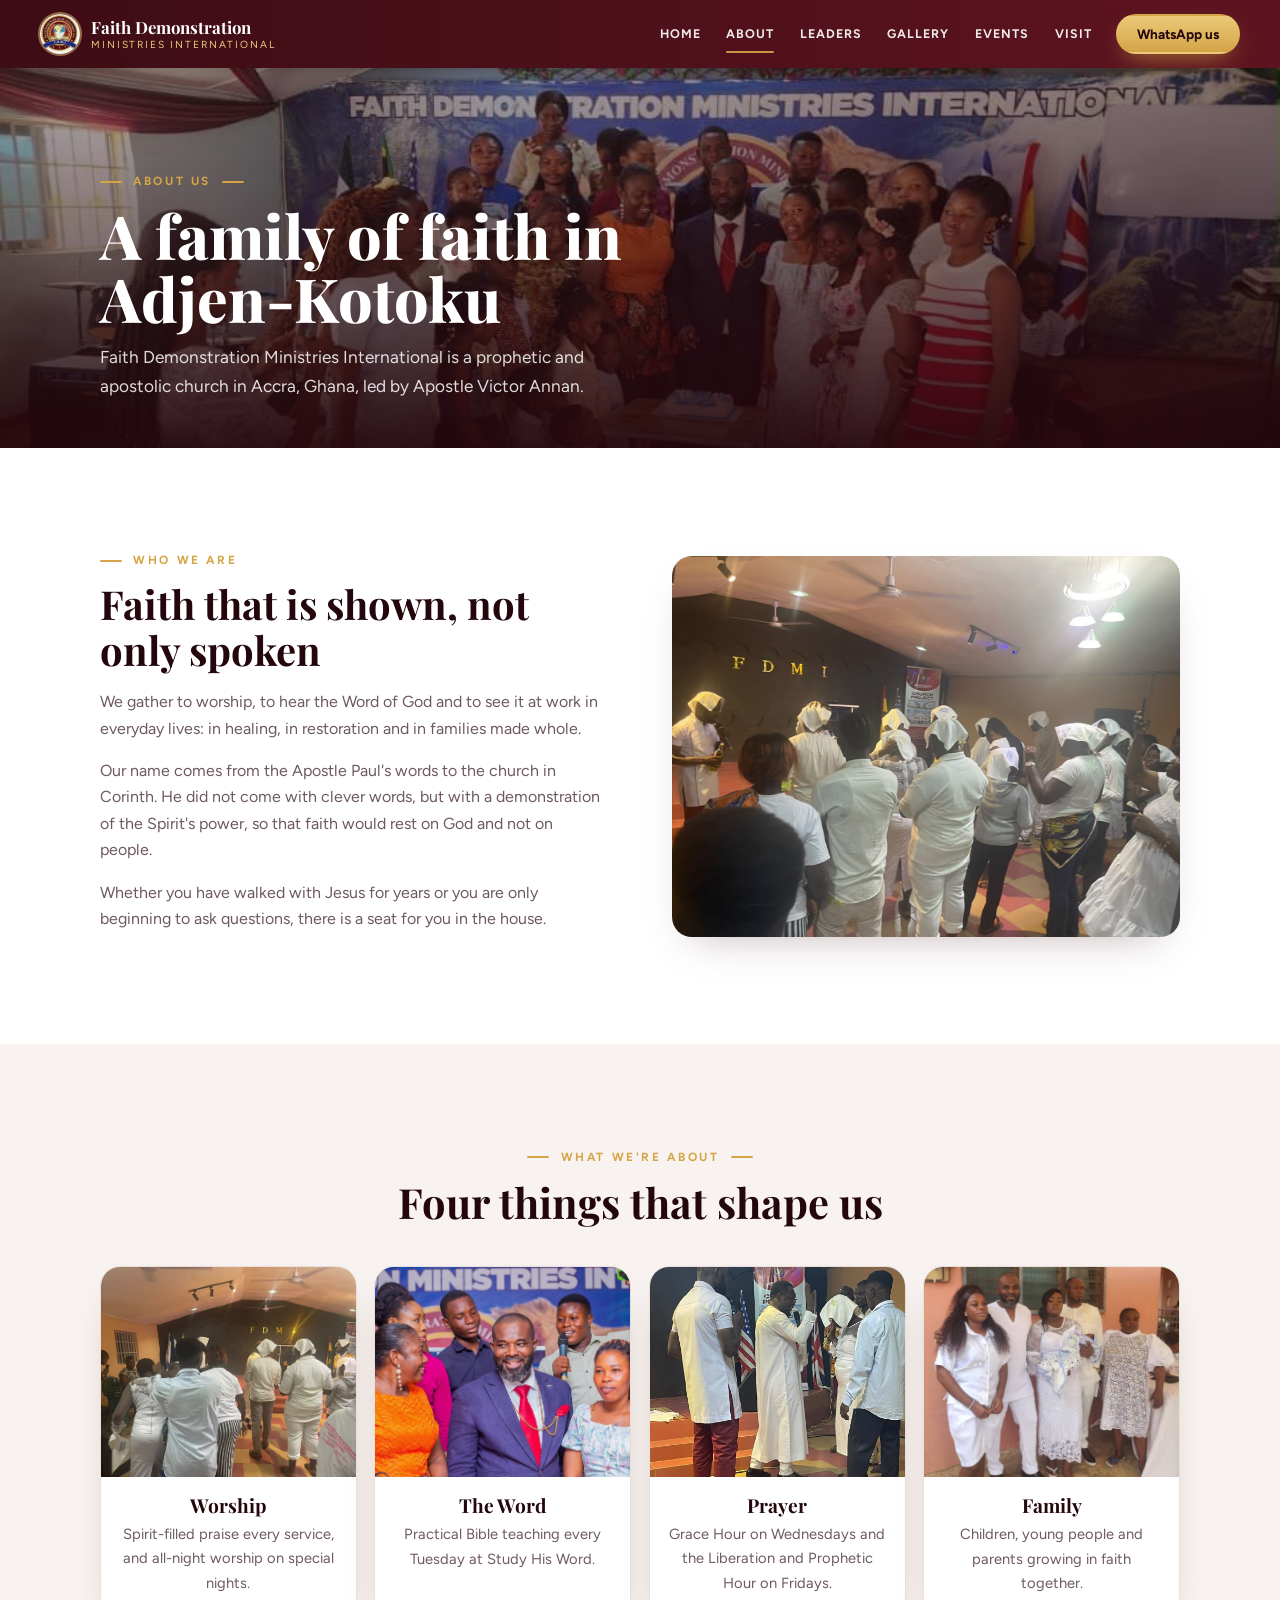
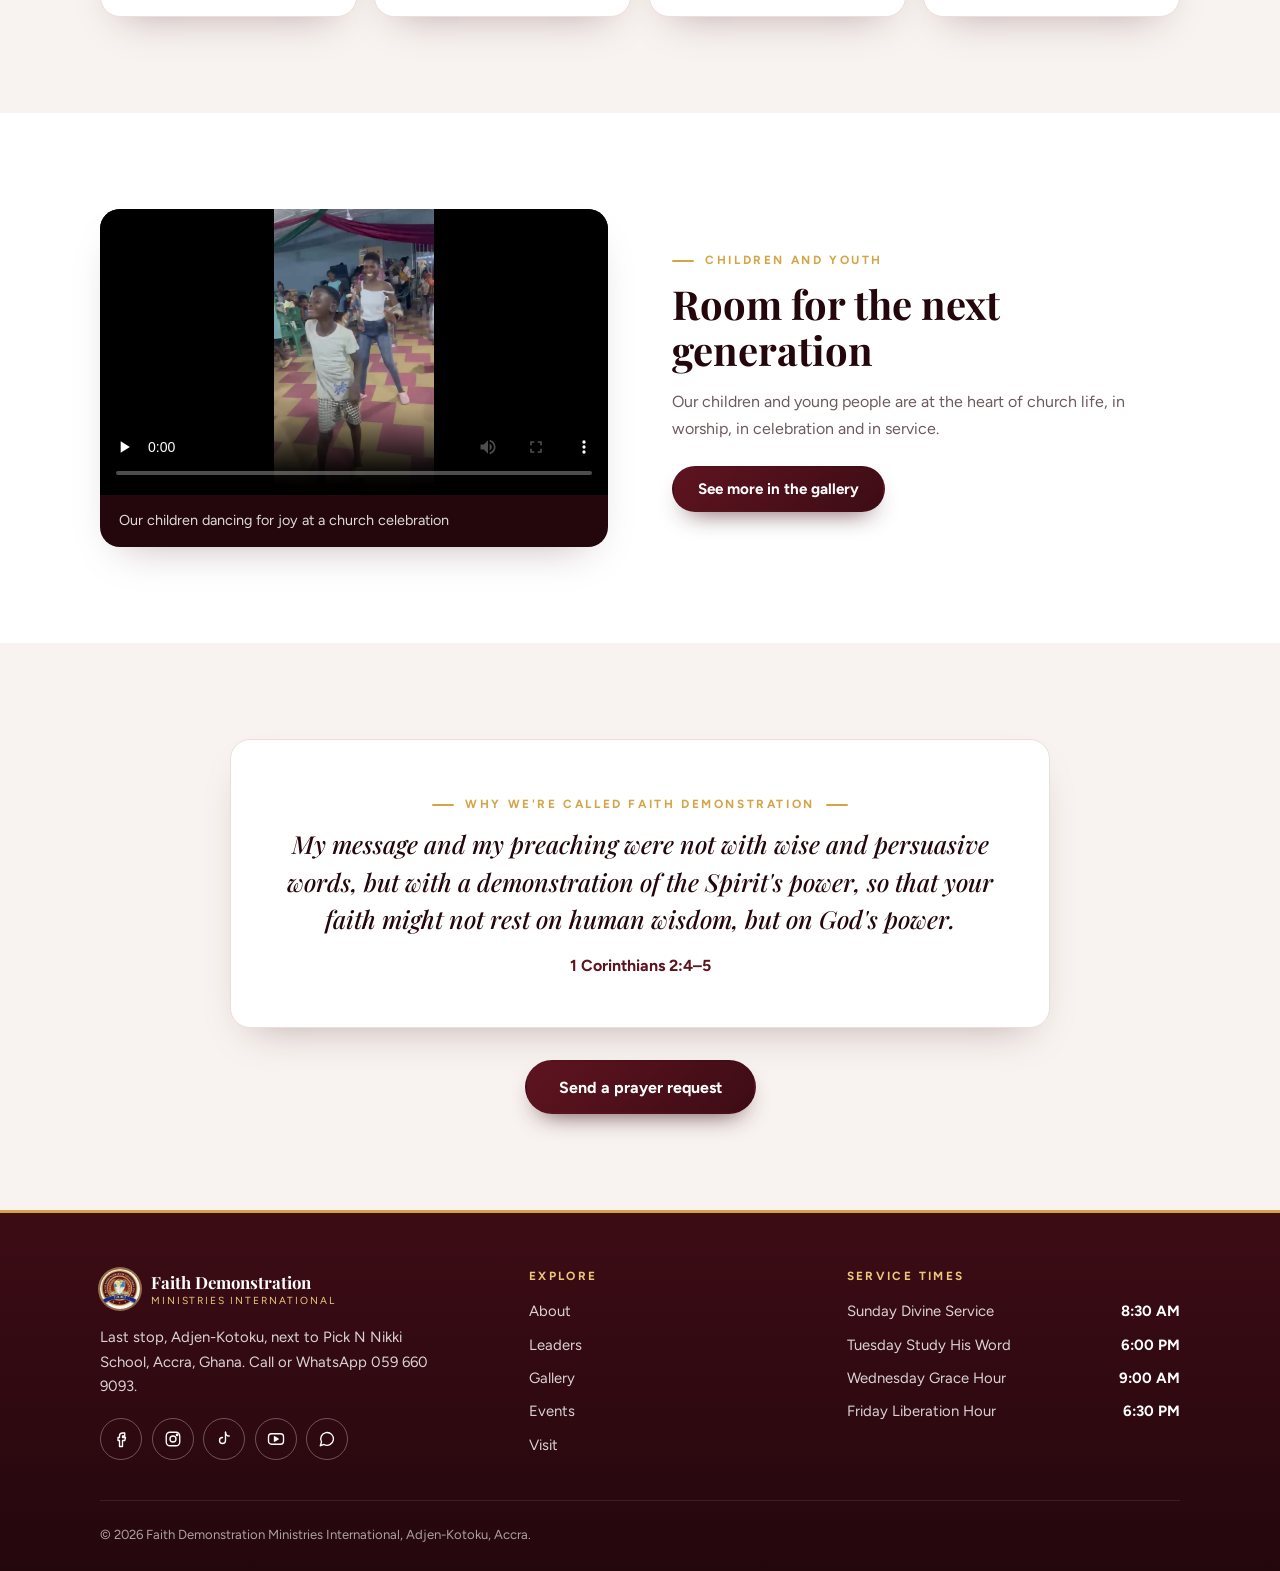
==== about.html @ 76038a44 "Turn the church site into six pages with real church photos Home keeps a short section for each topi" ====
<!DOCTYPE html>
<html lang="en-GH">
<head>
  <meta charset="utf-8">
  <meta name="viewport" content="width=device-width, initial-scale=1, viewport-fit=cover">
  <title>About us | Faith Demonstration Ministries International</title>
  <meta name="description" content="Faith Demonstration Ministries International is a prophetic and apostolic church in Adjen-Kotoku, Accra, led by Apostle Victor Annan.">
  <meta name="theme-color" content="#5e1420">
  <link rel="canonical" href="https://fdmi-church.vercel.app/about.html">
  <meta property="og:type" content="website">
  <meta property="og:site_name" content="Faith Demonstration Ministries International">
  <meta property="og:locale" content="en_GH">
  <meta property="og:url" content="https://fdmi-church.vercel.app/about.html">
  <meta property="og:title" content="About us | Faith Demonstration Ministries International">
  <meta property="og:description" content="Faith Demonstration Ministries International is a prophetic and apostolic church in Adjen-Kotoku, Accra, led by Apostle Victor Annan.">
  <meta property="og:image" content="https://fdmi-church.vercel.app/assets/og-card.jpg">
  <meta property="og:image:width" content="1200">
  <meta property="og:image:height" content="630">
  <meta property="og:image:alt" content="Faith Demonstration Ministries International, Adjen-Kotoku, Accra">
  <meta name="twitter:card" content="summary_large_image">
  <meta name="twitter:title" content="About us | Faith Demonstration Ministries International">
  <meta name="twitter:description" content="Faith Demonstration Ministries International is a prophetic and apostolic church in Adjen-Kotoku, Accra, led by Apostle Victor Annan.">
  <meta name="twitter:image" content="https://fdmi-church.vercel.app/assets/og-card.jpg">
  <link rel="icon" href="assets/fdmi-crest.jpg">
  <link rel="apple-touch-icon" href="assets/fdmi-crest.jpg">
  <link rel="preconnect" href="https://fonts.googleapis.com">
  <link rel="preconnect" href="https://fonts.gstatic.com" crossorigin>
  <link href="https://fonts.googleapis.com/css2?family=Playfair+Display:ital,wght@0,600;0,700;0,800;1,500&family=Figtree:wght@400;500;600;700&display=swap" rel="stylesheet">
  <link rel="stylesheet" href="styles.css">
</head>
<body>
  <a class="skip" href="#main">Skip to content</a>
  <header class="bar" id="top">
    <div class="bar-inner">
      <a class="brand" href="index.html">
        <img src="assets/fdmi-crest.jpg" alt="" width="40" height="40">
        <span class="brand-text"><strong>Faith Demonstration</strong><small>Ministries International</small></span>
      </a>
      <nav class="nav" id="nav" aria-label="Main">
        <a href="index.html">Home</a>
        <a href="about.html" class="active" aria-current="page">About</a>
        <a href="leaders.html">Leaders</a>
        <a href="gallery.html">Gallery</a>
        <a href="events.html">Events</a>
        <a href="visit.html">Visit</a>
      </nav>
      <a class="pill pill-gold bar-cta" href="https://wa.me/233596609093">WhatsApp us</a>
      <button class="menu-btn" aria-expanded="false" aria-controls="nav" aria-label="Open menu"><span></span><span></span><span></span></button>
    </div>
  </header>

  <main id="main">
    <section class="page-hero">
      <img class="page-hero-img" src="assets/photos/church-family.jpg" alt="" style="object-position:50% 30%">
      <div class="page-hero-shade" aria-hidden="true"></div>
      <div class="wrap page-hero-body">
        <p class="eyebrow">About us</p>
        <h1>A family of faith in Adjen-Kotoku</h1>
        <p>Faith Demonstration Ministries International is a prophetic and apostolic church in Accra, Ghana, led by Apostle Victor Annan.</p>
      </div>
    </section>

    <section class="section">
      <div class="wrap split">
        <div class="split-text">
          <p class="eyebrow eyebrow-left">Who we are</p>
          <h2>Faith that is shown, not only spoken</h2>
          <p>We gather to worship, to hear the Word of God and to see it at work in everyday lives: in healing, in restoration and in families made whole.</p>
          <p>Our name comes from the Apostle Paul's words to the church in Corinth. He did not come with clever words, but with a demonstration of the Spirit's power, so that faith would rest on God and not on people.</p>
          <p>Whether you have walked with Jesus for years or you are only beginning to ask questions, there is a seat for you in the house.</p>
        </div>
        <img class="split-img" src="assets/photos/white-service-3.jpg" alt="Members dressed in white at a prayer service" loading="lazy">
      </div>
    </section>

    <section class="section tint">
      <div class="wrap">
        <header class="head">
          <p class="eyebrow">What we're about</p>
          <h2>Four things that shape us</h2>
        </header>
        <div class="photo-cards">
          <article class="photo-card"><img src="assets/photos/white-service-1.jpg" alt="" loading="lazy" style="object-position:50% 40%">
            <div class="photo-card-body"><h3>Worship</h3><p>Spirit-filled praise every service, and all-night worship on special nights.</p></div></article>
          <article class="photo-card"><img src="assets/photos/congregation-joy.jpg" alt="" loading="lazy" style="object-position:50% 30%">
            <div class="photo-card-body"><h3>The Word</h3><p>Practical Bible teaching every Tuesday at Study His Word.</p></div></article>
          <article class="photo-card"><img src="assets/photos/blessing.jpg" alt="" loading="lazy" style="object-position:50% 35%">
            <div class="photo-card-body"><h3>Prayer</h3><p>Grace Hour on Wednesdays and the Liberation and Prophetic Hour on Fridays.</p></div></article>
          <article class="photo-card"><img src="assets/photos/child-dedication.jpg" alt="" loading="lazy" style="object-position:50% 25%">
            <div class="photo-card-body"><h3>Family</h3><p>Children, young people and parents growing in faith together.</p></div></article>
        </div>
      </div>
    </section>

    <section class="section">
      <div class="wrap split split-rev">
        <div class="split-text">
          <p class="eyebrow eyebrow-left">Children and youth</p>
          <h2>Room for the next generation</h2>
          <p>Our children and young people are at the heart of church life, in worship, in celebration and in service.</p>
          <a class="pill pill-wine" href="gallery.html">See more in the gallery</a>
        </div>
        <figure class="video-card">
            <video controls preload="none" playsinline poster="assets/video/children-celebration.jpg">
              <source src="assets/video/children-celebration.mp4" type="video/mp4">
            </video>
            <figcaption>Our children dancing for joy at a church celebration</figcaption>
          </figure>
      </div>
    </section>

    <section class="section tint">
      <div class="wrap wrap-narrow">
        <figure class="verse">
          <p class="eyebrow">Why we're called Faith Demonstration</p>
          <blockquote>My message and my preaching were not with wise and persuasive words, but with a demonstration of the Spirit's power, so that your faith might not rest on human wisdom, but on God's power.</blockquote>
          <figcaption>1 Corinthians 2:4–5</figcaption>
        </figure>
        <div class="center">
          <a class="pill pill-wine pill-lg" href="https://wa.me/233596609093?text=Hello%2C%20I%20would%20like%20to%20send%20a%20prayer%20request.">Send a prayer request</a>
        </div>
      </div>
    </section>
  </main>

  <footer class="foot">
    <div class="wrap foot-grid">
      <div class="foot-brand">
        <a class="brand" href="index.html">
          <img src="assets/fdmi-crest.jpg" alt="" width="48" height="48">
          <span class="brand-text"><strong>Faith Demonstration</strong><small>Ministries International</small></span>
        </a>
        <p>Last stop, Adjen-Kotoku, next to Pick N Nikki School, Accra, Ghana. Call or WhatsApp 059 660 9093.</p>
        <ul class="socials">
          <li><a href="https://www.facebook.com/search/top?q=FAITH%20Demonstration%20Ministries%20International" aria-label="Facebook"><svg viewBox="0 0 24 24" aria-hidden="true"><path d="M14 8h3V4h-3a4 4 0 0 0-4 4v2H8v4h2v8h4v-8h3l1-4h-4V8z"/></svg></a></li>
          <li><a href="https://www.instagram.com/apostlevictorannan" aria-label="Instagram"><svg viewBox="0 0 24 24" aria-hidden="true"><rect x="3" y="3" width="18" height="18" rx="5"/><circle cx="12" cy="12" r="4"/><circle cx="17.5" cy="6.5" r="1" fill="currentColor"/></svg></a></li>
          <li><a href="https://www.tiktok.com/@apostlevictorannan" aria-label="TikTok"><svg viewBox="0 0 24 24" aria-hidden="true"><path d="M14 3v11a4 4 0 1 1-4-4"/><path d="M14 3c0 3 2 5 5 5"/></svg></a></li>
          <li><a href="https://www.youtube.com/results?search_query=faith+demonstration+ministries+victor+annan" aria-label="YouTube"><svg viewBox="0 0 24 24" aria-hidden="true"><rect x="2" y="5" width="20" height="14" rx="4"/><path d="M10 9l5 3-5 3z" fill="currentColor"/></svg></a></li>
          <li><a href="https://wa.me/233596609093" aria-label="WhatsApp"><svg viewBox="0 0 24 24" aria-hidden="true"><path d="M3 21l1.7-5A8.5 8.5 0 1 1 8 19.3z"/></svg></a></li>
        </ul>
      </div>
      <div>
        <h4>Explore</h4>
        <ul class="foot-links">
          <li><a href="about.html">About</a></li>
          <li><a href="leaders.html">Leaders</a></li>
          <li><a href="gallery.html">Gallery</a></li>
          <li><a href="events.html">Events</a></li>
          <li><a href="visit.html">Visit</a></li>
        </ul>
      </div>
      <div>
        <h4>Service times</h4>
        <ul class="foot-times">
          <li><span>Sunday Divine Service</span><b>8:30 AM</b></li>
          <li><span>Tuesday Study His Word</span><b>6:00 PM</b></li>
          <li><span>Wednesday Grace Hour</span><b>9:00 AM</b></li>
          <li><span>Friday Liberation Hour</span><b>6:30 PM</b></li>
        </ul>
      </div>
    </div>
    <p class="wrap foot-legal">&copy; <span id="year">2026</span> Faith Demonstration Ministries International, Adjen-Kotoku, Accra.</p>
  </footer>

  <nav class="tabbar" aria-label="Quick actions">
    <a href="index.html"><svg viewBox="0 0 24 24" aria-hidden="true"><path d="M3 11l9-7 9 7v9a1 1 0 0 1-1 1h-5v-6H9v6H4a1 1 0 0 1-1-1z"/></svg><span>Home</span></a>
    <a href="visit.html#times"><svg viewBox="0 0 24 24" aria-hidden="true"><circle cx="12" cy="12" r="9"/><path d="M12 7v5l3 2"/></svg><span>Times</span></a>
    <a href="events.html"><svg viewBox="0 0 24 24" aria-hidden="true"><rect x="3" y="5" width="18" height="16" rx="2"/><path d="M3 10h18M8 3v4M16 3v4"/></svg><span>Events</span></a>
    <a href="gallery.html"><svg viewBox="0 0 24 24" aria-hidden="true"><rect x="3" y="4" width="18" height="16" rx="2"/><circle cx="9" cy="10" r="2"/><path d="M21 17l-5-5-9 8"/></svg><span>Gallery</span></a>
    <a href="https://wa.me/233596609093" class="tab-gold"><svg viewBox="0 0 24 24" aria-hidden="true"><path d="M3 21l1.7-5A8.5 8.5 0 1 1 8 19.3z"/></svg><span>WhatsApp</span></a>
  </nav>

  <script src="script.js"></script>
</body>
</html>
---- styles.css ----
/* Faith Demonstration Ministries International
   Wine and gold, from the church's crest and flyers. */
:root {
  --wine: #5e1420;
  --wine-dark: #3d0c15;
  --night: #24070d;
  --gold: #d4a447;
  --gold-light: #ecc978;
  --ink: #2a1418;
  --muted: #6e5a5d;
  --tint: #f8f3f0;
  --card: #ffffff;
  --line: #ecdfdb;
  --shadow: 0 18px 40px -22px rgba(61, 12, 21, 0.35);
  --radius: 20px;
  --serif: "Playfair Display", Georgia, "Times New Roman", serif;
  --sans: "Figtree", system-ui, -apple-system, "Segoe UI", sans-serif;
  --bar-h: 68px;
}

*, *::before, *::after { box-sizing: border-box; }
html { scroll-behavior: smooth; scroll-padding-top: calc(var(--bar-h) + 12px); -webkit-text-size-adjust: 100%; }
body { margin: 0; font: 400 1rem/1.65 var(--sans); color: var(--ink); background: #fff; -webkit-font-smoothing: antialiased; overflow-x: hidden; }
img { max-width: 100%; display: block; }
a { color: inherit; }
h1, h2, h3, h4 { margin: 0; }
p { margin: 0; }
svg { width: 22px; height: 22px; fill: none; stroke: currentColor; stroke-width: 1.8; stroke-linecap: round; stroke-linejoin: round; }
:focus-visible { outline: 3px solid var(--gold); outline-offset: 3px; border-radius: 6px; }

.skip { position: absolute; left: 1rem; top: -4rem; z-index: 200; background: var(--gold); color: var(--night); padding: .6rem 1rem; border-radius: 8px; font-weight: 700; }
.skip:focus { top: 1rem; }

.wrap { width: min(1080px, 100% - 2.5rem); margin-inline: auto; }
.wrap-narrow { width: min(820px, 100% - 2.5rem); }
.center { text-align: center; }

/* Eyebrow with gold rules, as on the reference */
.eyebrow { display: inline-flex; align-items: center; gap: .7rem; color: var(--gold); font: 700 .74rem/1 var(--sans); letter-spacing: .22em; text-transform: uppercase; margin-bottom: .9rem; }
.eyebrow::before, .eyebrow::after { content: ""; width: 22px; height: 2px; background: currentColor; border-radius: 2px; }
.eyebrow-left::after { display: none; }

/* Pills */
.pill { display: inline-flex; align-items: center; justify-content: center; gap: .5rem; min-height: 46px; padding: .7rem 1.5rem; border-radius: 999px; font: 700 .95rem/1.2 var(--sans); text-decoration: none; text-align: center; border: 2px solid transparent; transition: transform .15s ease, background-color .2s, color .2s, box-shadow .2s; }
.pill:active { transform: scale(.97); }
.pill-lg { min-height: 54px; padding-inline: 2rem; font-size: 1rem; }
.pill-block { display: flex; width: 100%; }
.pill-gold { background: linear-gradient(180deg, var(--gold-light), var(--gold)); color: var(--night); box-shadow: 0 10px 24px -10px rgba(212, 164, 71, .8); }
.pill-gold:hover { box-shadow: 0 14px 30px -10px rgba(212, 164, 71, 1); }
.pill-glass { background: rgba(255, 255, 255, .12); color: #fff; border-color: rgba(255, 255, 255, .45); backdrop-filter: blur(6px); }
.pill-glass:hover { background: rgba(255, 255, 255, .22); }
.pill-wine { background: linear-gradient(135deg, var(--wine), var(--wine-dark)); color: #fff; box-shadow: 0 12px 26px -14px rgba(61, 12, 21, .9); }
.pill-wine:hover { background: var(--wine-dark); }
.pill-line { border-color: var(--wine); color: var(--wine); background: #fff; }
.pill-line:hover { background: var(--wine); color: #fff; }

/* Top bar */
.bar { position: sticky; top: 0; z-index: 100; background: linear-gradient(90deg, var(--wine-dark), var(--wine)); color: #fff; box-shadow: 0 6px 20px -12px rgba(0, 0, 0, .6); }
.bar-inner { width: min(1200px, 100% - 2rem); margin-inline: auto; height: var(--bar-h); display: flex; align-items: center; gap: 1.5rem; }
.brand { display: flex; align-items: center; gap: .7rem; text-decoration: none; color: #fff; }
.brand img { width: 40px; height: 40px; border-radius: 50%; box-shadow: 0 0 0 2px rgba(236, 201, 120, .5); }
.brand-text { display: flex; flex-direction: column; line-height: 1.1; }
.brand-text strong { font: 700 1.05rem/1.1 var(--serif); }
.brand-text small { font-size: .64rem; letter-spacing: .18em; text-transform: uppercase; color: var(--gold-light); margin-top: 3px; }
.nav { display: flex; gap: 1.6rem; margin-left: auto; }
.nav a { position: relative; text-decoration: none; font-size: .78rem; font-weight: 700; letter-spacing: .08em; text-transform: uppercase; opacity: .9; padding-block: .4rem; }
.nav a::after { content: ""; position: absolute; left: 0; right: 0; bottom: -2px; height: 2px; background: var(--gold); border-radius: 2px; transform: scaleX(0); transition: transform .2s; }
.nav a:hover { opacity: 1; }
.nav a:hover::after, .nav a.active::after { transform: scaleX(1); }
.bar-cta { min-height: 40px; padding: .5rem 1.2rem; font-size: .85rem; }
.menu-btn { display: none; }

/* Hero */
.hero { position: relative; min-height: min(88vh, 760px); display: flex; align-items: center; color: #fff; overflow: hidden; background: var(--night); }
.hero-img { position: absolute; inset: 0; width: 100%; height: 100%; object-fit: cover; object-position: 40% 35%; animation: settle 6s ease-out both; }
@keyframes settle { from { transform: scale(1.08); } to { transform: scale(1); } }
.hero-shade { position: absolute; inset: 0; background:
  linear-gradient(90deg, rgba(36, 7, 13, .94) 0%, rgba(36, 7, 13, .78) 42%, rgba(36, 7, 13, .2) 100%),
  linear-gradient(0deg, rgba(36, 7, 13, .7), transparent 45%); }
.hero-body { position: relative; padding-block: 5rem; }
.hero h1 { font: 800 clamp(2.6rem, 6.5vw, 4.9rem)/1.02 var(--serif); letter-spacing: -.01em; max-width: 12ch; text-shadow: 0 4px 30px rgba(0, 0, 0, .35); }
.hero h1 span { display: block; color: var(--gold-light); }
.hero-tag { font: italic 500 clamp(1.1rem, 2.2vw, 1.35rem)/1.4 var(--serif); margin: 1.1rem 0 .8rem; color: #fff; }
.hero-copy { max-width: 36rem; color: rgba(255, 255, 255, .85); font-size: 1.05rem; }
.hero-actions { display: flex; flex-wrap: wrap; gap: .8rem; margin-top: 2rem; }

/* Sections */
.section { padding-block: clamp(3.5rem, 8vw, 6rem); }
.tint { background: var(--tint); }
.head { text-align: center; max-width: 40rem; margin: 0 auto 2.5rem; }
.head h2 { font: 700 clamp(1.9rem, 4vw, 2.6rem)/1.15 var(--serif); color: var(--night); margin-bottom: .6rem; }
.head p:not(.eyebrow) { color: var(--muted); }

/* Leaders */
.leaders { display: grid; grid-template-columns: repeat(2, 1fr); gap: 1.5rem; }
.leader { background: var(--card); border-radius: var(--radius); overflow: hidden; box-shadow: var(--shadow); border: 1px solid var(--line); }
.leader img { width: 100%; aspect-ratio: 4 / 3.4; object-fit: cover; object-position: top; }
.leader-body { padding: 1.6rem 1.6rem 1.8rem; }
.leader h3 { font: 700 1.5rem/1.2 var(--serif); color: var(--night); margin-bottom: .6rem; }
.leader p:not(.eyebrow) { color: var(--muted); }

/* Service times */
.times { background: var(--card); border-radius: 16px; overflow: hidden; box-shadow: var(--shadow); border: 1px solid var(--line); }
.times-row { display: grid; grid-template-columns: 1fr 1.6fr 1.2fr; gap: 1rem; padding: 1.05rem 1.4rem; border-top: 1px solid var(--line); align-items: center; }
.times-headrow { border-top: 0; background: #f3ebe7; font-size: .72rem; font-weight: 700; letter-spacing: .14em; text-transform: uppercase; color: var(--wine); padding-block: .8rem; }
.t-day { font-weight: 700; }
.t-time { font-weight: 700; color: var(--wine); }
.times-row.is-today { background: #fbf2de; }
.times-row.is-today .t-day::after { content: "Today"; margin-left: .5rem; font-size: .66rem; letter-spacing: .08em; text-transform: uppercase; background: var(--gold); color: var(--night); padding: .2rem .5rem; border-radius: 999px; vertical-align: 2px; }
.today-note { text-align: center; color: var(--muted); font-size: .9rem; margin-top: 1rem; }
#times .pill-block { margin-top: 1.5rem; }

/* Event */
.event { display: grid; grid-template-columns: minmax(0, .9fr) minmax(0, 1.1fr); background: var(--card); border-radius: 24px; overflow: hidden; box-shadow: 0 30px 60px -30px rgba(61, 12, 21, .55); border: 1px solid var(--line); }
.event-flyer { display: block; background: var(--night); }
.event-flyer img { width: 100%; height: 100%; object-fit: cover; }
.event-body { padding: clamp(1.6rem, 4vw, 3rem); display: flex; flex-direction: column; justify-content: center; }
.event-body h2 { font: 800 clamp(2.4rem, 5vw, 3.4rem)/1 var(--serif); color: var(--wine); }
.event-sub { font: italic 500 1.25rem var(--serif); color: var(--muted); margin: .4rem 0 1.4rem; }
.event-facts { list-style: none; padding: 0; margin: 0 0 1.6rem; display: grid; gap: .7rem; }
.event-facts li { padding-left: 1.2rem; position: relative; color: var(--ink); }
.event-facts li::before { content: ""; position: absolute; left: 0; top: .62em; width: 7px; height: 7px; border-radius: 50%; background: var(--gold); }
.countdown { display: grid; grid-template-columns: repeat(4, 1fr); gap: .6rem; margin-bottom: 1.6rem; }
.countdown div { background: linear-gradient(160deg, var(--wine), var(--night)); color: #fff; border-radius: 14px; padding: .8rem .3rem; text-align: center; }
.countdown b { display: block; font: 700 clamp(1.5rem, 4vw, 2rem)/1 var(--serif); color: var(--gold-light); font-variant-numeric: tabular-nums; }
.countdown span { font-size: .7rem; letter-spacing: .12em; text-transform: uppercase; opacity: .8; }
.countdown-msg { font: italic 600 1.15rem var(--serif); color: var(--wine); margin-bottom: 1.4rem; }
.event-actions { display: flex; flex-wrap: wrap; gap: .7rem; }

/* Find us */
.find { background: var(--card); border-radius: var(--radius); overflow: hidden; box-shadow: var(--shadow); border: 1px solid var(--line); }
.find-map { height: 340px; background: #eadcd7; }
.find-map iframe { width: 100%; height: 100%; border: 0; display: block; }
.find-body { padding: 1.6rem; }
.find-body h3 { font: 700 1.5rem var(--serif); color: var(--night); margin-bottom: 1rem; }
.find-body dl { margin: 0 0 1.4rem; display: grid; gap: .55rem; }
.find-body dl div { display: grid; grid-template-columns: 6rem 1fr; gap: .8rem; }
.find-body dt { font-weight: 700; }
.find-body dd { margin: 0; color: var(--muted); }
.find-body dd a { color: var(--wine); font-weight: 600; }

/* Verse */
.verse { margin: 0 0 2rem; background: var(--card); border-radius: var(--radius); padding: clamp(1.8rem, 5vw, 3rem); text-align: center; box-shadow: var(--shadow); border: 1px solid var(--line); }
.verse blockquote { margin: 0 0 1rem; font: italic 500 clamp(1.2rem, 2.6vw, 1.55rem)/1.5 var(--serif); color: var(--night); }
.verse figcaption { color: var(--wine); font-weight: 700; }

/* Footer */
.foot { background: linear-gradient(180deg, var(--wine-dark), var(--night)); color: rgba(255, 255, 255, .82); border-top: 3px solid var(--gold); padding-top: 3.5rem; }
.foot-grid { display: grid; grid-template-columns: 1.4fr 1fr 1.2fr; gap: 2.5rem; }
.foot h4 { color: var(--gold-light); font: 700 .74rem var(--sans); letter-spacing: .2em; text-transform: uppercase; margin-bottom: 1rem; }
.foot-brand p { margin: 1rem 0 1.2rem; font-size: .93rem; max-width: 22rem; }
.socials { list-style: none; padding: 0; margin: 0; display: flex; gap: .6rem; }
.socials a { display: grid; place-items: center; width: 42px; height: 42px; border-radius: 50%; border: 1px solid rgba(255, 255, 255, .3); color: #fff; transition: background .2s, color .2s; }
.socials a:hover { background: var(--gold); color: var(--night); border-color: var(--gold); }
.socials svg { width: 18px; height: 18px; }
.foot-links, .foot-times { list-style: none; padding: 0; margin: 0; display: grid; gap: .55rem; font-size: .93rem; }
.foot-links a { text-decoration: none; }
.foot-links a:hover { color: var(--gold-light); }
.foot-times li { display: flex; justify-content: space-between; gap: 1rem; }
.foot-times b { color: #fff; white-space: nowrap; }
.foot-legal { border-top: 1px solid rgba(255, 255, 255, .12); margin-top: 2.5rem; padding-block: 1.4rem 1.6rem; font-size: .82rem; opacity: .75; }

/* Phone tab bar */
.tabbar { display: none; }

/* ---------- Responsive ---------- */
@media (max-width: 1000px) {
  .photo-cards { grid-template-columns: repeat(2, 1fr); }
  .nav { gap: 1.1rem; }
}

@media (max-width: 860px) {
  :root { --bar-h: 62px; }
  .bar-cta { display: none; }
  .menu-btn { display: inline-flex; flex-direction: column; justify-content: center; gap: 5px; margin-left: auto; width: 44px; height: 44px; padding: 10px; background: rgba(255, 255, 255, .1); border: 0; border-radius: 12px; cursor: pointer; }
  .menu-btn span { display: block; height: 2px; background: #fff; border-radius: 2px; transition: transform .2s, opacity .2s; }
  .menu-btn[aria-expanded="true"] span:nth-child(1) { transform: translateY(7px) rotate(45deg); }
  .menu-btn[aria-expanded="true"] span:nth-child(2) { opacity: 0; }
  .menu-btn[aria-expanded="true"] span:nth-child(3) { transform: translateY(-7px) rotate(-45deg); }
  .nav { position: fixed; top: var(--bar-h); left: 0; right: 0; flex-direction: column; gap: 0; padding: .5rem 1.25rem 1.5rem; background: var(--wine-dark); box-shadow: 0 20px 30px -20px rgba(0, 0, 0, .7); transform: translateY(-120%); visibility: hidden; transition: transform .25s ease, visibility .25s; }
  .nav.open { transform: none; visibility: visible; }
  .nav a { font-size: .95rem; padding: 1rem 0; border-bottom: 1px solid rgba(255, 255, 255, .1); }
  .nav a::after { display: none; }

  .leaders { grid-template-columns: 1fr; }
  .event { grid-template-columns: 1fr; }
  .event-flyer img { height: auto; max-height: none; }
  .foot-grid { grid-template-columns: 1fr 1fr; }
  .foot-brand { grid-column: 1 / -1; }

  /* Make room for the tab bar */
  body { padding-bottom: calc(68px + env(safe-area-inset-bottom)); }
  .tabbar { display: grid; grid-template-columns: repeat(5, 1fr); position: fixed; left: 0; right: 0; bottom: 0; z-index: 90; padding: 6px 6px calc(6px + env(safe-area-inset-bottom)); background: rgba(255, 255, 255, .94); backdrop-filter: blur(12px); border-top: 1px solid var(--line); box-shadow: 0 -10px 24px -18px rgba(61, 12, 21, .5); }
  .tabbar a { display: flex; flex-direction: column; align-items: center; gap: 3px; padding: 6px 0; text-decoration: none; color: var(--muted); font-size: .7rem; font-weight: 600; border-radius: 12px; }
  .tabbar a:active { background: var(--tint); }
  .tabbar .tab-gold { color: var(--wine); }
  .tabbar a.current { color: var(--wine); background: var(--tint); }
  .tabbar .tab-gold svg { color: var(--gold); }
}

@media (max-width: 600px) {
  .wrap, .wrap-narrow { width: calc(100% - 2rem); }
  .brand-text strong { font-size: .98rem; }
  .hero { min-height: auto; align-items: flex-end; }
  .hero-img { height: 360px; bottom: auto; object-position: 25% 30%; }
  .hero-shade { background: linear-gradient(0deg, var(--night) 0%, var(--night) calc(100% - 360px), rgba(36, 7, 13, .55) calc(100% - 170px), rgba(36, 7, 13, .1) 100%); }
  .hero-body { padding-block: 17rem 2.5rem; }
  .hero-actions .pill { flex: 1 1 100%; }

  /* Service times become stacked cards */
  .times-headrow { display: none; }
  .times-row { grid-template-columns: 1fr auto; grid-template-areas: "day time" "name name"; gap: .2rem 1rem; padding: 1rem 1.2rem; }
  .t-day { grid-area: day; }
  .t-time { grid-area: time; text-align: right; }
  .t-name { grid-area: name; color: var(--muted); }

  .countdown { gap: .4rem; }
  .event-actions .pill { flex: 1 1 100%; }
  .find-map { height: 240px; }
  .find-body dl div { grid-template-columns: 1fr; gap: 0; }
  .foot-grid { grid-template-columns: 1fr; gap: 2rem; }
}

@media (max-width: 360px) {
  .brand-text small { display: none; }
}


/* ---------- Multi-page additions ---------- */
.more { margin-top: 2.2rem; }

/* Photo cards (home + about) */
.photo-cards { display: grid; grid-template-columns: repeat(4, 1fr); gap: 1.1rem; }
.photo-card { display: block; background: var(--card); border: 1px solid var(--line); border-radius: var(--radius); overflow: hidden; box-shadow: var(--shadow); text-decoration: none; color: inherit; transition: transform .2s ease, box-shadow .2s ease; }
a.photo-card:hover { transform: translateY(-4px); box-shadow: 0 26px 46px -24px rgba(61, 12, 21, .5); }
.photo-card img { width: 100%; aspect-ratio: 4 / 3.3; object-fit: cover; }
.photo-card-body { padding: 1.1rem 1.2rem 1.3rem; text-align: center; }
.photo-card h3 { font: 700 1.2rem/1.2 var(--serif); color: var(--night); margin-bottom: .3rem; }
.photo-card p { color: var(--muted); font-size: .92rem; }

/* Feature card (leader teaser) */
.feature { display: grid; grid-template-columns: minmax(0, .9fr) minmax(0, 1.1fr); background: linear-gradient(150deg, var(--wine-dark), var(--night)); color: #fff; border-radius: 24px; overflow: hidden; box-shadow: 0 30px 60px -30px rgba(61, 12, 21, .7); }
.feature img { width: 100%; height: 100%; min-height: 380px; object-fit: cover; object-position: 50% 20%; }
.feature-body { padding: clamp(1.8rem, 5vw, 3.5rem); display: flex; flex-direction: column; justify-content: center; align-items: flex-start; gap: 1rem; }
.feature-body h2 { font: 800 clamp(2rem, 4.5vw, 3rem)/1.05 var(--serif); color: var(--gold-light); }
.feature-body p:not(.eyebrow) { color: rgba(255, 255, 255, .85); max-width: 32rem; margin-bottom: .5rem; }
.feature .pill-wine { background: linear-gradient(180deg, var(--gold-light), var(--gold)); color: var(--night); }

/* Gallery strip (home) */
.strip { display: grid; grid-template-columns: repeat(3, 1fr); gap: .8rem; }
.strip .g-item img { aspect-ratio: 4 / 3; }

/* Gallery page */
.gallery { columns: 3 300px; column-gap: 1rem; }
.g-item { margin: 0 0 1rem; break-inside: avoid; position: relative; border-radius: 16px; overflow: hidden; box-shadow: var(--shadow); background: var(--tint); }
.g-item a { display: block; }
.g-item img { width: 100%; height: auto; object-fit: cover; transition: transform .4s ease; }
.g-item a:hover img { transform: scale(1.04); }
.g-item figcaption { position: absolute; left: 0; right: 0; bottom: 0; padding: 2rem 1rem .8rem; color: #fff; font-size: .88rem; font-weight: 600; background: linear-gradient(0deg, rgba(36, 7, 13, .85), transparent); pointer-events: none; }

/* Lightbox */
.lightbox { position: fixed; inset: 0; z-index: 300; background: rgba(20, 4, 8, .94); display: grid; place-items: center; padding: 3.5rem 1rem; }
.lightbox[hidden] { display: none; }
.lightbox figure { margin: 0; max-width: min(1100px, 100%); text-align: center; }
.lightbox img { max-width: 100%; max-height: calc(100vh - 9rem); margin: 0 auto; border-radius: 10px; }
.lightbox figcaption { color: #fff; margin-top: .8rem; font-weight: 600; }
.lightbox button { position: absolute; background: rgba(255, 255, 255, .12); color: #fff; border: 0; width: 48px; height: 48px; border-radius: 50%; font-size: 2rem; line-height: 1; cursor: pointer; }
.lightbox button:hover { background: var(--gold); color: var(--night); }
.lb-close { top: 1rem; right: 1rem; }
.lb-prev { left: 1rem; top: 50%; transform: translateY(-50%); }
.lb-next { right: 1rem; top: 50%; transform: translateY(-50%); }

/* Video */
.video-card { margin: 0; border-radius: var(--radius); overflow: hidden; background: var(--night); box-shadow: var(--shadow); }
.video-card video { width: 100%; display: block; aspect-ratio: 16 / 9; background: #000; }
.video-card figcaption { color: rgba(255, 255, 255, .85); padding: .9rem 1.2rem; font-size: .9rem; }

/* Inner-page hero */
.page-hero { position: relative; min-height: 380px; display: flex; align-items: flex-end; color: #fff; overflow: hidden; background: var(--night); }
.page-hero-img { position: absolute; inset: 0; width: 100%; height: 100%; object-fit: cover; }
.page-hero-shade { position: absolute; inset: 0; background: linear-gradient(0deg, rgba(36, 7, 13, .95) 0%, rgba(36, 7, 13, .6) 50%, rgba(36, 7, 13, .35) 100%); }
.page-hero-body { position: relative; padding-block: 4rem 3rem; }
.page-hero h1 { font: 800 clamp(2.2rem, 5.5vw, 3.8rem)/1.05 var(--serif); max-width: 18ch; margin-bottom: .8rem; }
.page-hero-body > p:not(.eyebrow) { max-width: 34rem; color: rgba(255, 255, 255, .85); font-size: 1.08rem; }

/* Split text + image */
.split { display: grid; grid-template-columns: 1fr 1fr; gap: clamp(2rem, 5vw, 4rem); align-items: center; }
.split-rev .split-text { order: 2; }
.split-text h2 { font: 700 clamp(1.8rem, 3.8vw, 2.5rem)/1.15 var(--serif); color: var(--night); margin-bottom: 1rem; }
.split-text p:not(.eyebrow) { color: var(--muted); margin-bottom: 1rem; }
.split-text .pill { margin-top: .5rem; }
.split-img { width: 100%; border-radius: var(--radius); box-shadow: var(--shadow); aspect-ratio: 4 / 3; object-fit: cover; }
.split-img-tall { aspect-ratio: 3 / 4; max-height: 560px; object-fit: cover; object-position: top; }

/* What to expect */
.expect { display: grid; grid-template-columns: repeat(4, 1fr); gap: 1.1rem; }
.expect article { background: var(--card); border: 1px solid var(--line); border-top: 4px solid var(--gold); border-radius: 16px; padding: 1.4rem; box-shadow: var(--shadow); }
.expect h3 { font: 700 1.15rem var(--serif); color: var(--night); margin-bottom: .4rem; }
.expect p { color: var(--muted); font-size: .93rem; }
.find-actions { display: flex; flex-wrap: wrap; gap: .7rem; }

@media (max-width: 1000px) {
  .expect, .photo-cards { grid-template-columns: repeat(2, 1fr); }
}
@media (max-width: 860px) {
  .feature { grid-template-columns: 1fr; }
  .feature img { min-height: 0; aspect-ratio: 4 / 3.4; }
  .split { grid-template-columns: 1fr; }
  .split-rev .split-text { order: 0; }
  .strip { grid-template-columns: repeat(2, 1fr); }
  .page-hero { min-height: 320px; }
}
@media (max-width: 600px) {
  .photo-cards { gap: .7rem; }
  .photo-card-body { padding: .8rem .7rem 1rem; }
  .photo-card h3 { font-size: 1.05rem; }
  .photo-card p { font-size: .82rem; }
  .gallery { columns: 2 150px; column-gap: .6rem; }
  .g-item { margin-bottom: .6rem; border-radius: 12px; }
  .g-item figcaption { font-size: .75rem; padding: 1.5rem .6rem .5rem; }
  .expect { grid-template-columns: 1fr; }
  .leader img { aspect-ratio: 1 / 1; max-height: 340px; }
  .find-actions .pill { flex: 1 1 100%; }
  .lb-prev, .lb-next { top: auto; bottom: 1rem; transform: none; }
}
@media (max-width: 360px) {
  .photo-cards { grid-template-columns: 1fr; }
}

@media (prefers-reduced-motion: reduce) {
  html { scroll-behavior: auto; }
  .hero-img { animation: none; }
  .pill, .nav, .menu-btn span, .photo-card, .g-item img { transition: none; }
}
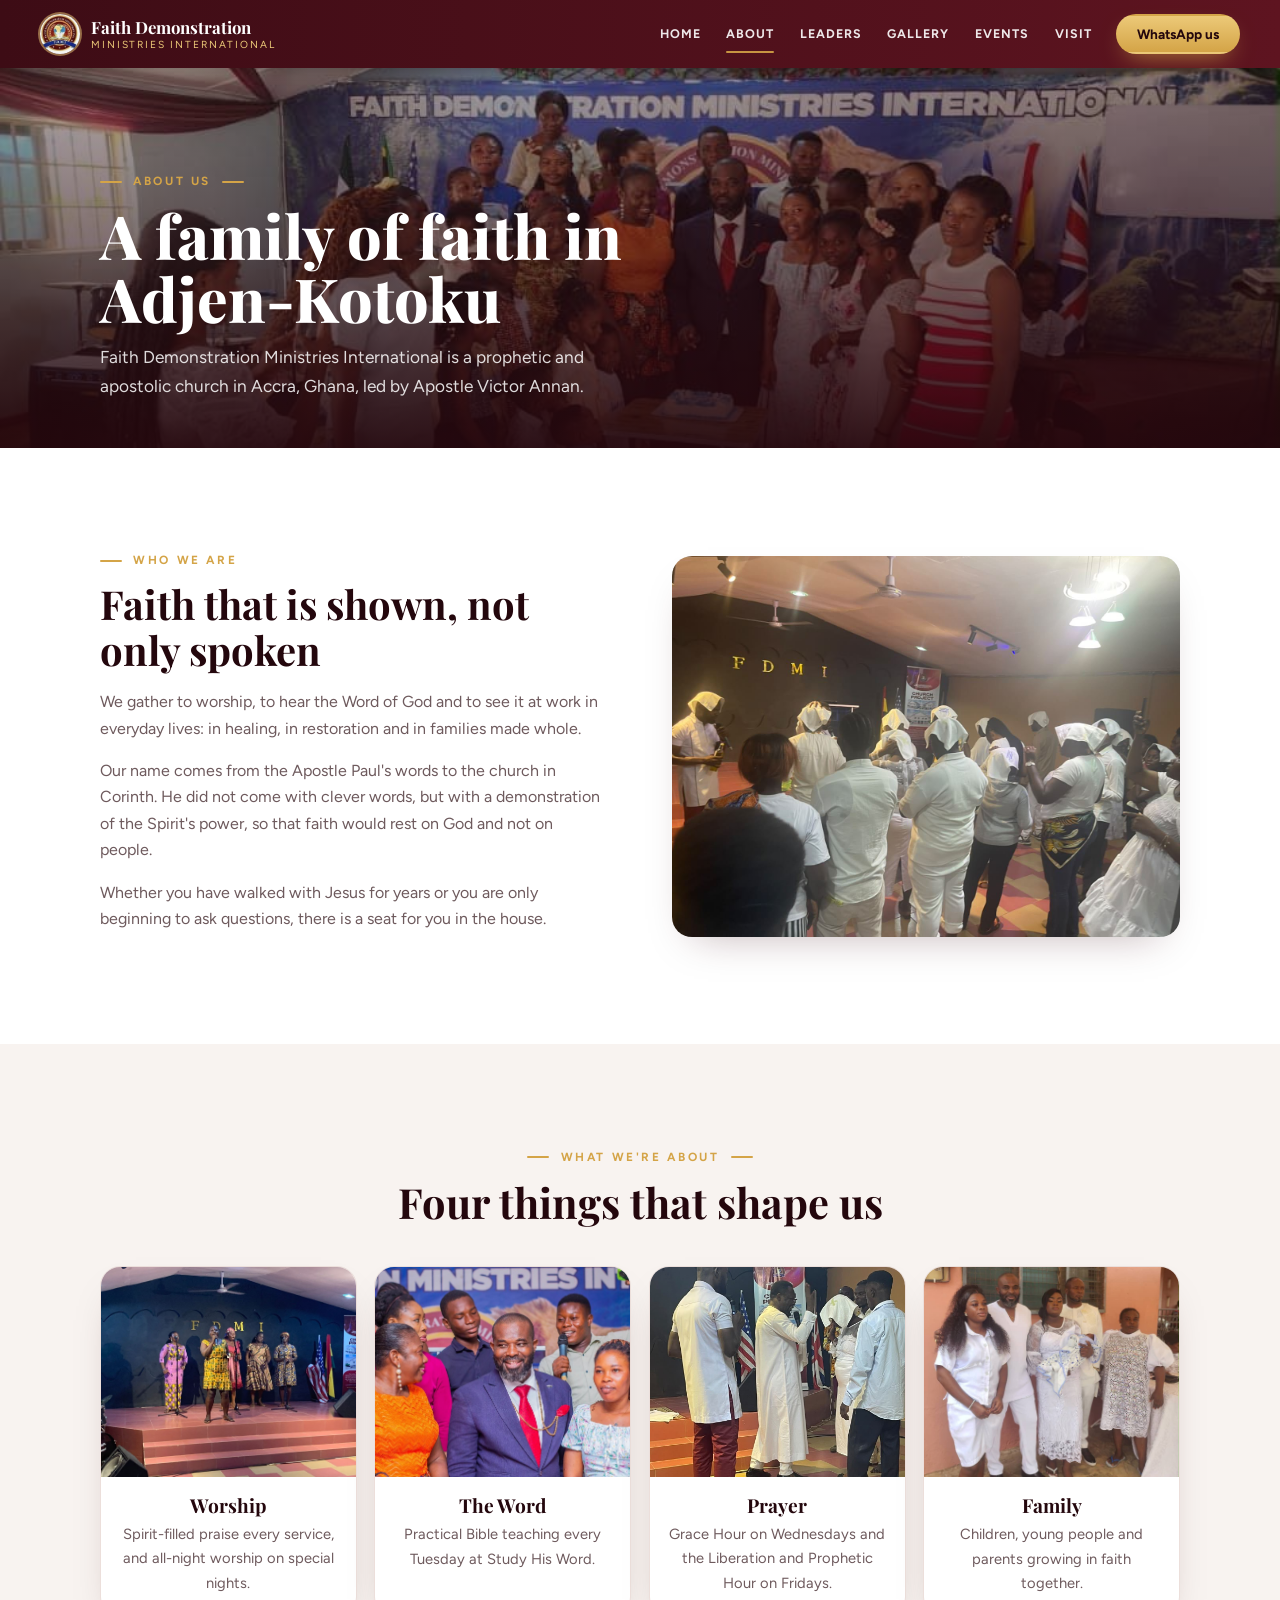
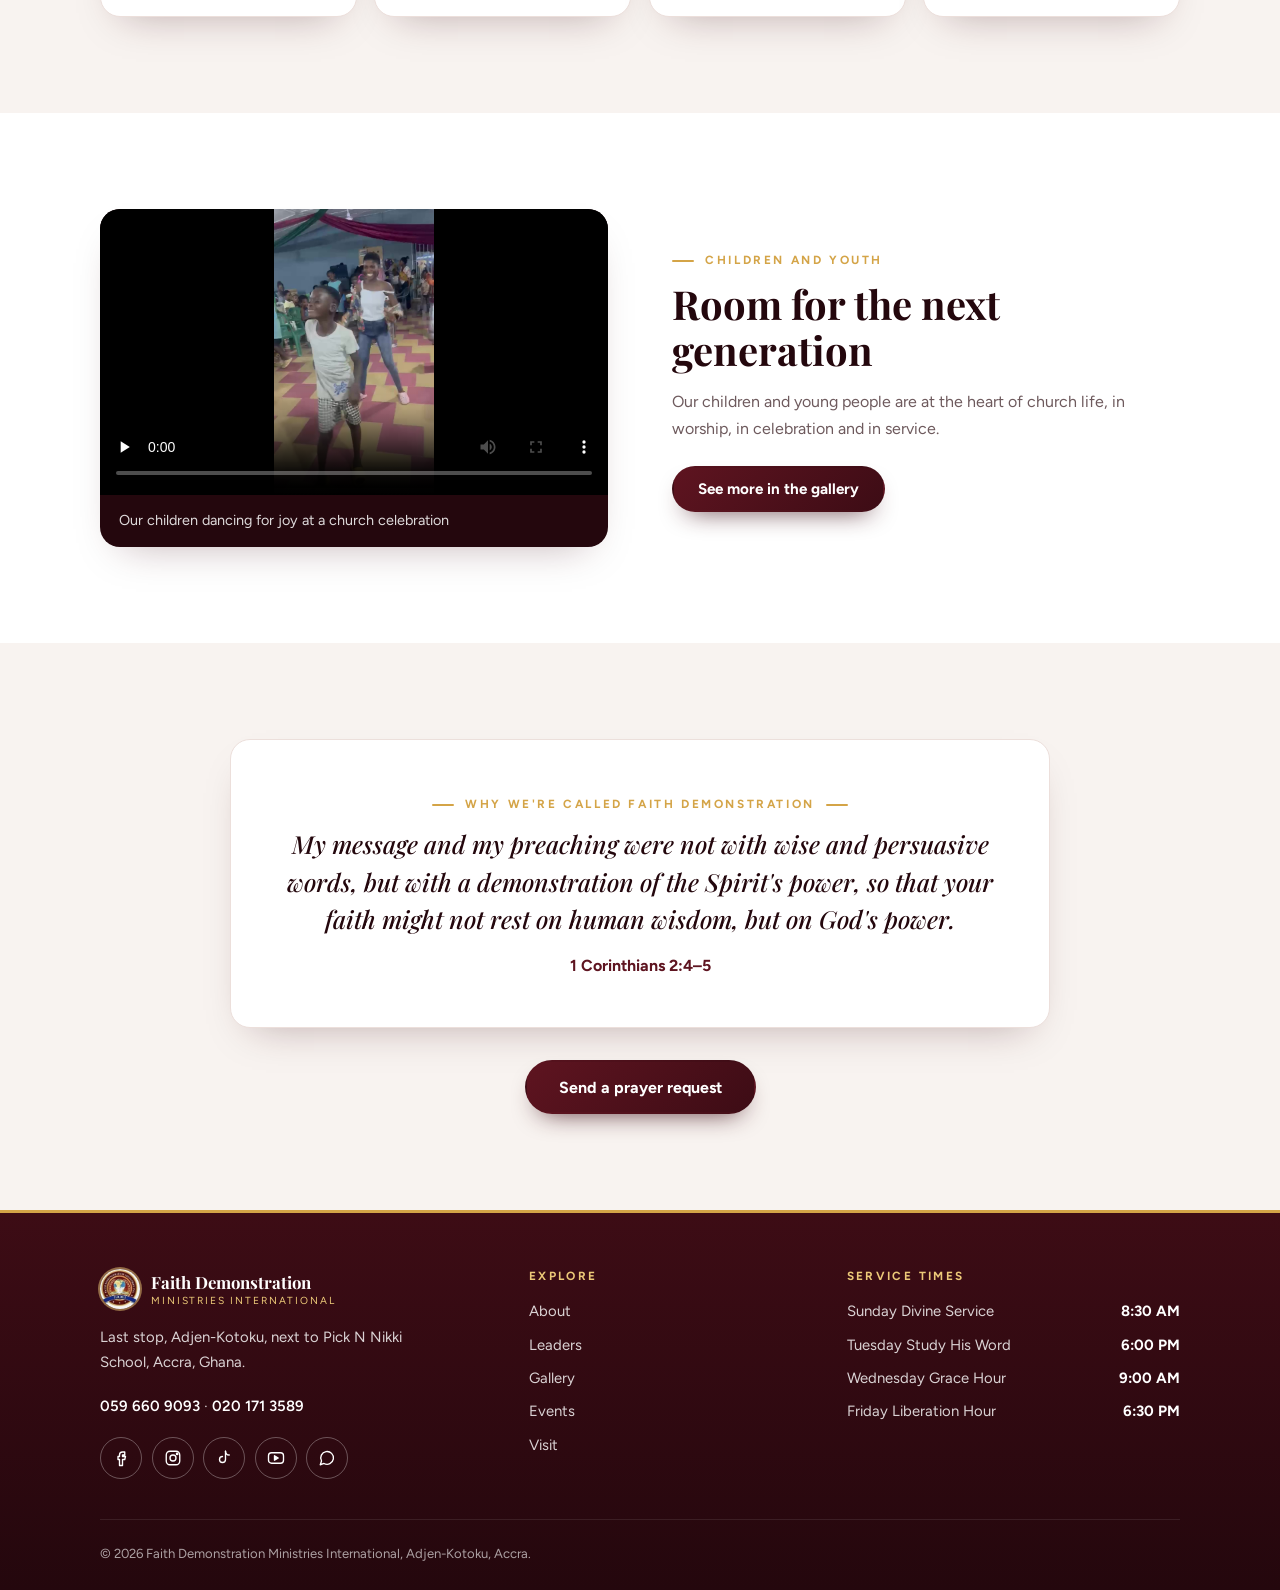
==== commit d2cce01a: "Add Church Elder and Church Secretary, new photos, church phone numbers Leaders page gets a Ministry" ====
--- a/about.html
+++ b/about.html
@@ -80,7 +80,7 @@
           <h2>Four things that shape us</h2>
         </header>
         <div class="photo-cards">
-          <article class="photo-card"><img src="assets/photos/white-service-1.jpg" alt="" loading="lazy" style="object-position:50% 40%">
+          <article class="photo-card"><img src="assets/photos/worship-team.jpg" alt="" loading="lazy" style="object-position:50% 40%">
             <div class="photo-card-body"><h3>Worship</h3><p>Spirit-filled praise every service, and all-night worship on special nights.</p></div></article>
           <article class="photo-card"><img src="assets/photos/congregation-joy.jpg" alt="" loading="lazy" style="object-position:50% 30%">
             <div class="photo-card-body"><h3>The Word</h3><p>Practical Bible teaching every Tuesday at Study His Word.</p></div></article>
@@ -130,7 +130,8 @@
           <img src="assets/fdmi-crest.jpg" alt="" width="48" height="48">
           <span class="brand-text"><strong>Faith Demonstration</strong><small>Ministries International</small></span>
         </a>
-        <p>Last stop, Adjen-Kotoku, next to Pick N Nikki School, Accra, Ghana. Call or WhatsApp 059 660 9093.</p>
+        <p>Last stop, Adjen-Kotoku, next to Pick N Nikki School, Accra, Ghana.</p>
+        <p class="foot-phones"><a href="tel:+233596609093">059 660 9093</a> &middot; <a href="tel:+233201713589">020 171 3589</a></p>
         <ul class="socials">
           <li><a href="https://www.facebook.com/search/top?q=FAITH%20Demonstration%20Ministries%20International" aria-label="Facebook"><svg viewBox="0 0 24 24" aria-hidden="true"><path d="M14 8h3V4h-3a4 4 0 0 0-4 4v2H8v4h2v8h4v-8h3l1-4h-4V8z"/></svg></a></li>
           <li><a href="https://www.instagram.com/apostlevictorannan" aria-label="Instagram"><svg viewBox="0 0 24 24" aria-hidden="true"><rect x="3" y="3" width="18" height="18" rx="5"/><circle cx="12" cy="12" r="4"/><circle cx="17.5" cy="6.5" r="1" fill="currentColor"/></svg></a></li>
--- a/styles.css
+++ b/styles.css
@@ -332,3 +332,13 @@
   .hero-img { animation: none; }
   .pill, .nav, .menu-btn span, .photo-card, .g-item img { transition: none; }
 }
+
+/* Ministry team */
+.team { display: grid; grid-template-columns: repeat(auto-fit, minmax(200px, 240px)); justify-content: center; gap: 1.2rem; }
+.member { background: var(--card); border: 1px solid var(--line); border-radius: var(--radius); overflow: hidden; box-shadow: var(--shadow); text-align: center; padding-bottom: 1.2rem; }
+.member img { width: 100%; height: auto; aspect-ratio: 1; object-fit: cover; margin-bottom: 1rem; }
+.member h3 { font: 700 1.2rem/1.2 var(--serif); color: var(--night); padding-inline: 1rem; }
+.member p { color: var(--gold); font-weight: 700; font-size: .8rem; letter-spacing: .12em; text-transform: uppercase; margin-top: .3rem; }
+.foot-phones { margin-top: -.6rem; }
+.foot-phones a { color: #fff; font-weight: 600; text-decoration: none; }
+@media (max-width: 600px) { .team { grid-template-columns: 1fr 1fr; gap: .7rem; } .member h3 { font-size: 1rem; } }
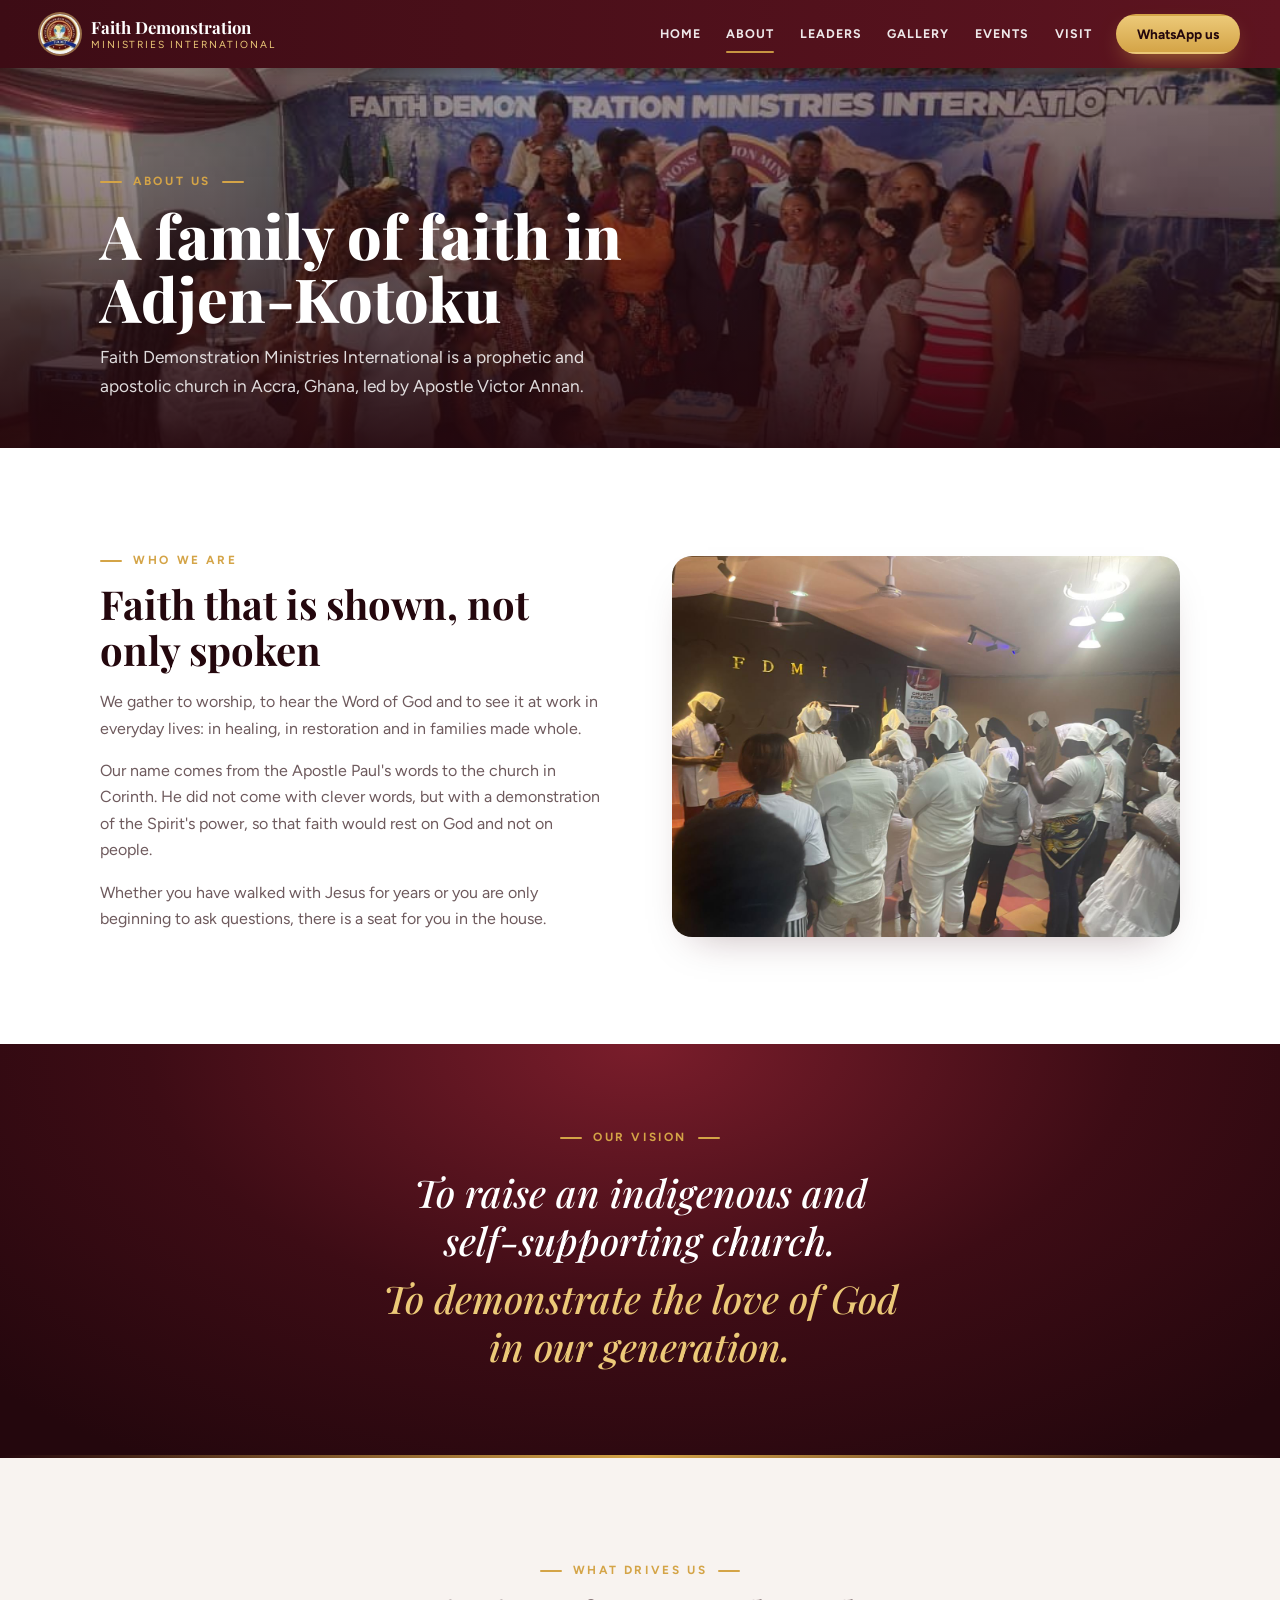
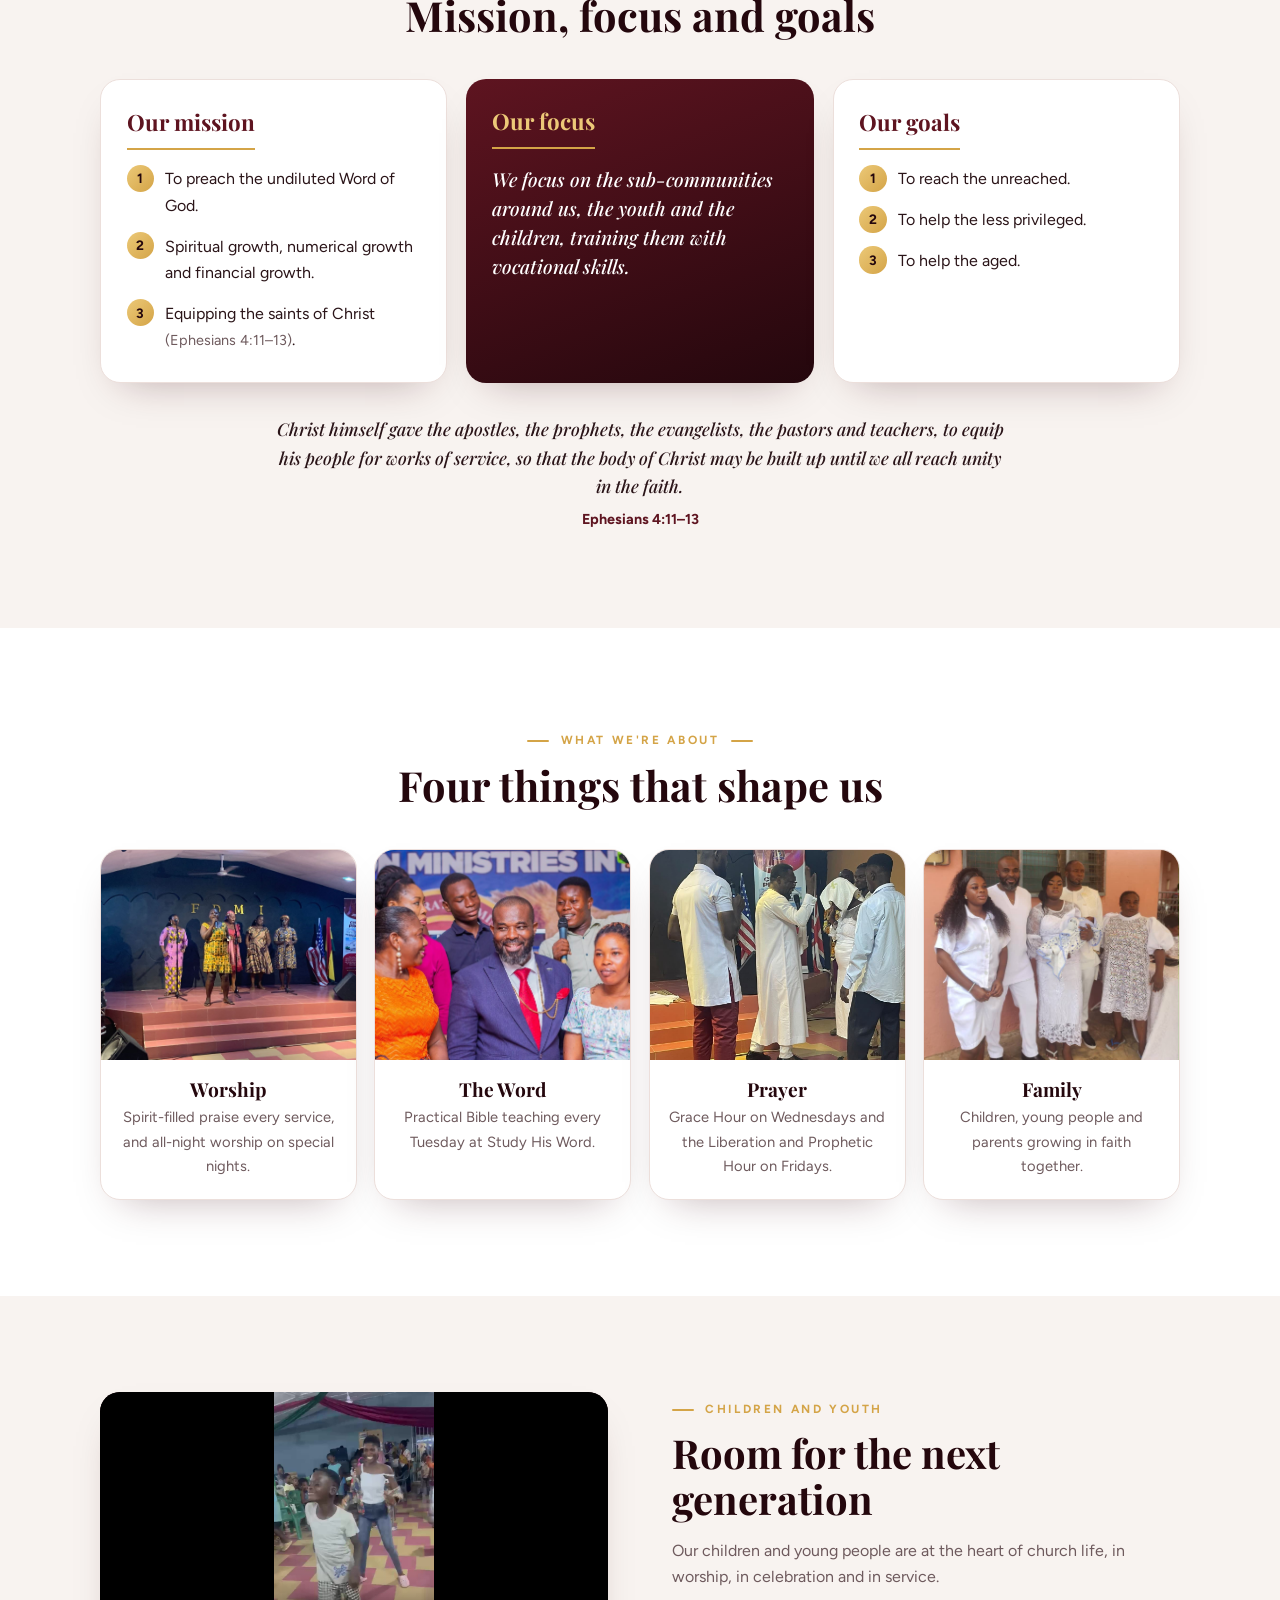
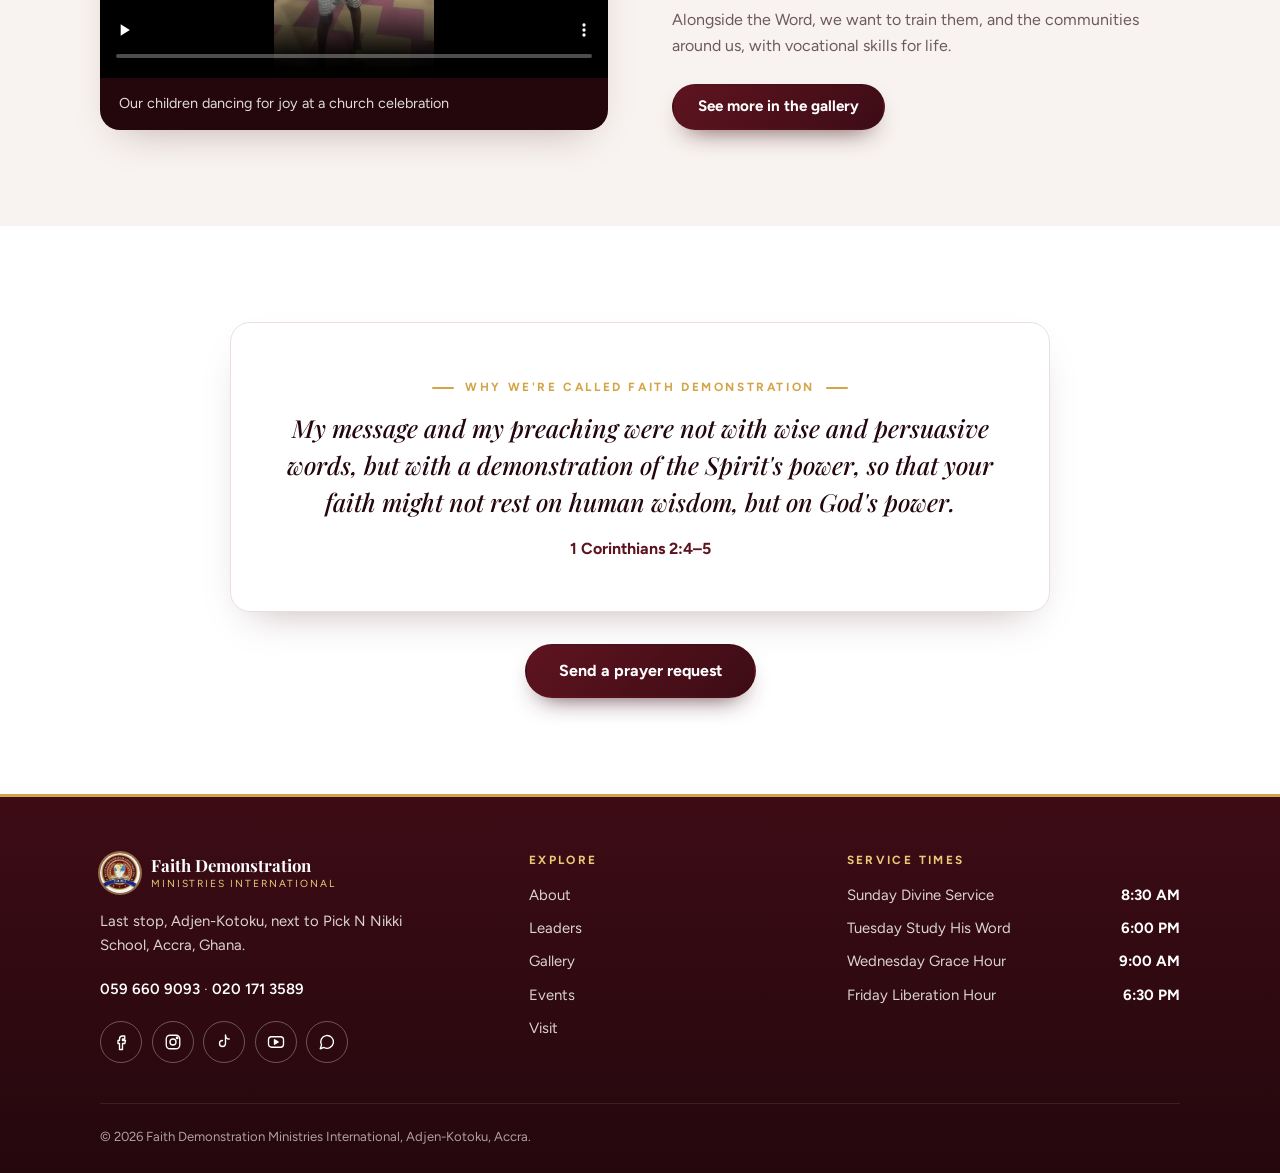
==== commit e7ca85b3: "Add vision, mission, focus and goals About page gets a vision band and a Mission, focus and goals se" ====
--- a/about.html
+++ b/about.html
@@ -4,7 +4,7 @@
   <meta charset="utf-8">
   <meta name="viewport" content="width=device-width, initial-scale=1, viewport-fit=cover">
   <title>About us | Faith Demonstration Ministries International</title>
-  <meta name="description" content="Faith Demonstration Ministries International is a prophetic and apostolic church in Adjen-Kotoku, Accra, led by Apostle Victor Annan.">
+  <meta name="description" content="Our vision: to raise an indigenous and self-supporting church, and to demonstrate the love of God in our generation. Learn about FDMI's mission, focus and goals.">
   <meta name="theme-color" content="#5e1420">
   <link rel="canonical" href="https://fdmi-church.vercel.app/about.html">
   <meta property="og:type" content="website">
@@ -12,14 +12,14 @@
   <meta property="og:locale" content="en_GH">
   <meta property="og:url" content="https://fdmi-church.vercel.app/about.html">
   <meta property="og:title" content="About us | Faith Demonstration Ministries International">
-  <meta property="og:description" content="Faith Demonstration Ministries International is a prophetic and apostolic church in Adjen-Kotoku, Accra, led by Apostle Victor Annan.">
+  <meta property="og:description" content="Our vision: to raise an indigenous and self-supporting church, and to demonstrate the love of God in our generation. Learn about FDMI's mission, focus and goals.">
   <meta property="og:image" content="https://fdmi-church.vercel.app/assets/og-card.jpg">
   <meta property="og:image:width" content="1200">
   <meta property="og:image:height" content="630">
   <meta property="og:image:alt" content="Faith Demonstration Ministries International, Adjen-Kotoku, Accra">
   <meta name="twitter:card" content="summary_large_image">
   <meta name="twitter:title" content="About us | Faith Demonstration Ministries International">
-  <meta name="twitter:description" content="Faith Demonstration Ministries International is a prophetic and apostolic church in Adjen-Kotoku, Accra, led by Apostle Victor Annan.">
+  <meta name="twitter:description" content="Our vision: to raise an indigenous and self-supporting church, and to demonstrate the love of God in our generation. Learn about FDMI's mission, focus and goals.">
   <meta name="twitter:image" content="https://fdmi-church.vercel.app/assets/og-card.jpg">
   <link rel="icon" href="assets/fdmi-crest.jpg">
   <link rel="apple-touch-icon" href="assets/fdmi-crest.jpg">
@@ -73,7 +73,50 @@
       </div>
     </section>
 
-    <section class="section tint">
+    <section class="vision" id="vision">
+      <div class="wrap vision-inner">
+        <p class="eyebrow">Our vision</p>
+        <p class="vision-line">To raise an indigenous and self&#8209;supporting church.</p>
+        <p class="vision-line">To demonstrate the love of God in our generation.</p>
+      </div>
+    </section>
+
+    <section class="section tint" id="mission">
+      <div class="wrap">
+        <header class="head">
+          <p class="eyebrow">What drives us</p>
+          <h2>Mission, focus and goals</h2>
+        </header>
+        <div class="mfg">
+          <article class="mfg-card">
+            <h3>Our mission</h3>
+            <ol>
+              <li>To preach the undiluted Word of God.</li>
+              <li>Spiritual growth, numerical growth and financial growth.</li>
+              <li>Equipping the saints of Christ <span class="ref">(Ephesians 4:11–13)</span>.</li>
+            </ol>
+          </article>
+          <article class="mfg-card mfg-focus">
+            <h3>Our focus</h3>
+            <p>We focus on the sub-communities around us, the youth and the children, training them with vocational skills.</p>
+          </article>
+          <article class="mfg-card">
+            <h3>Our goals</h3>
+            <ol>
+              <li>To reach the unreached.</li>
+              <li>To help the less privileged.</li>
+              <li>To help the aged.</li>
+            </ol>
+          </article>
+        </div>
+        <figure class="mfg-verse">
+          <blockquote>Christ himself gave the apostles, the prophets, the evangelists, the pastors and teachers, to equip his people for works of service, so that the body of Christ may be built up until we all reach unity in the faith.</blockquote>
+          <figcaption>Ephesians 4:11–13</figcaption>
+        </figure>
+      </div>
+    </section>
+
+    <section class="section">
       <div class="wrap">
         <header class="head">
           <p class="eyebrow">What we're about</p>
@@ -92,12 +135,13 @@
       </div>
     </section>
 
-    <section class="section">
+    <section class="section tint">
       <div class="wrap split split-rev">
         <div class="split-text">
           <p class="eyebrow eyebrow-left">Children and youth</p>
           <h2>Room for the next generation</h2>
           <p>Our children and young people are at the heart of church life, in worship, in celebration and in service.</p>
+          <p>Alongside the Word, we want to train them, and the communities around us, with vocational skills for life.</p>
           <a class="pill pill-wine" href="gallery.html">See more in the gallery</a>
         </div>
         <figure class="video-card">
@@ -109,7 +153,7 @@
       </div>
     </section>
 
-    <section class="section tint">
+    <section class="section">
       <div class="wrap wrap-narrow">
         <figure class="verse">
           <p class="eyebrow">Why we're called Faith Demonstration</p>
--- a/styles.css
+++ b/styles.css
@@ -342,3 +342,27 @@
 .foot-phones { margin-top: -.6rem; }
 .foot-phones a { color: #fff; font-weight: 600; text-decoration: none; }
 @media (max-width: 600px) { .team { grid-template-columns: 1fr 1fr; gap: .7rem; } .member h3 { font-size: 1rem; } }
+
+/* Vision band */
+.vision { background: radial-gradient(ellipse 70% 120% at 50% 0%, #7a1d2b 0%, var(--wine-dark) 55%, var(--night) 100%); color: #fff; padding-block: clamp(3.5rem, 8vw, 5.5rem); text-align: center; position: relative; overflow: hidden; }
+.vision::before { content: ""; position: absolute; inset: auto 0 0; height: 3px; background: linear-gradient(90deg, transparent, var(--gold), transparent); }
+.vision-inner { display: flex; flex-direction: column; align-items: center; gap: .6rem; }
+.vision-line { font: italic 500 clamp(1.5rem, 3.6vw, 2.4rem)/1.25 var(--serif); max-width: 24ch; }
+.vision-line + .vision-line { color: var(--gold-light); }
+.vision .pill { margin-top: 1.4rem; }
+
+/* Mission, focus, goals */
+.mfg { display: grid; grid-template-columns: repeat(3, 1fr); gap: 1.2rem; counter-reset: none; }
+.mfg-card { background: var(--card); border: 1px solid var(--line); border-radius: var(--radius); padding: 1.8rem 1.6rem; box-shadow: var(--shadow); }
+.mfg-card h3 { font: 700 1.4rem/1.2 var(--serif); color: var(--wine); margin-bottom: 1rem; padding-bottom: .8rem; border-bottom: 2px solid var(--gold); display: inline-block; }
+.mfg-card ol { list-style: none; counter-reset: item; padding: 0; margin: 0; display: grid; gap: .9rem; }
+.mfg-card li { counter-increment: item; position: relative; padding-left: 2.4rem; }
+.mfg-card li::before { content: counter(item); position: absolute; left: 0; top: -.1rem; width: 1.7rem; height: 1.7rem; border-radius: 50%; display: grid; place-items: center; background: linear-gradient(135deg, var(--gold-light), var(--gold)); color: var(--night); font-weight: 700; font-size: .85rem; }
+.mfg-card .ref { color: var(--muted); font-size: .9rem; white-space: nowrap; }
+.mfg-focus { background: linear-gradient(160deg, var(--wine), var(--night)); color: #fff; border: 0; }
+.mfg-focus h3 { color: var(--gold-light); }
+.mfg-focus p { font: italic 500 1.2rem/1.5 var(--serif); }
+.mfg-verse { margin: 2rem auto 0; max-width: 46rem; text-align: center; }
+.mfg-verse blockquote { margin: 0 0 .5rem; font: italic 500 1.1rem/1.6 var(--serif); color: var(--ink); }
+.mfg-verse figcaption { color: var(--wine); font-weight: 700; font-size: .9rem; }
+@media (max-width: 860px) { .mfg { grid-template-columns: 1fr; } }
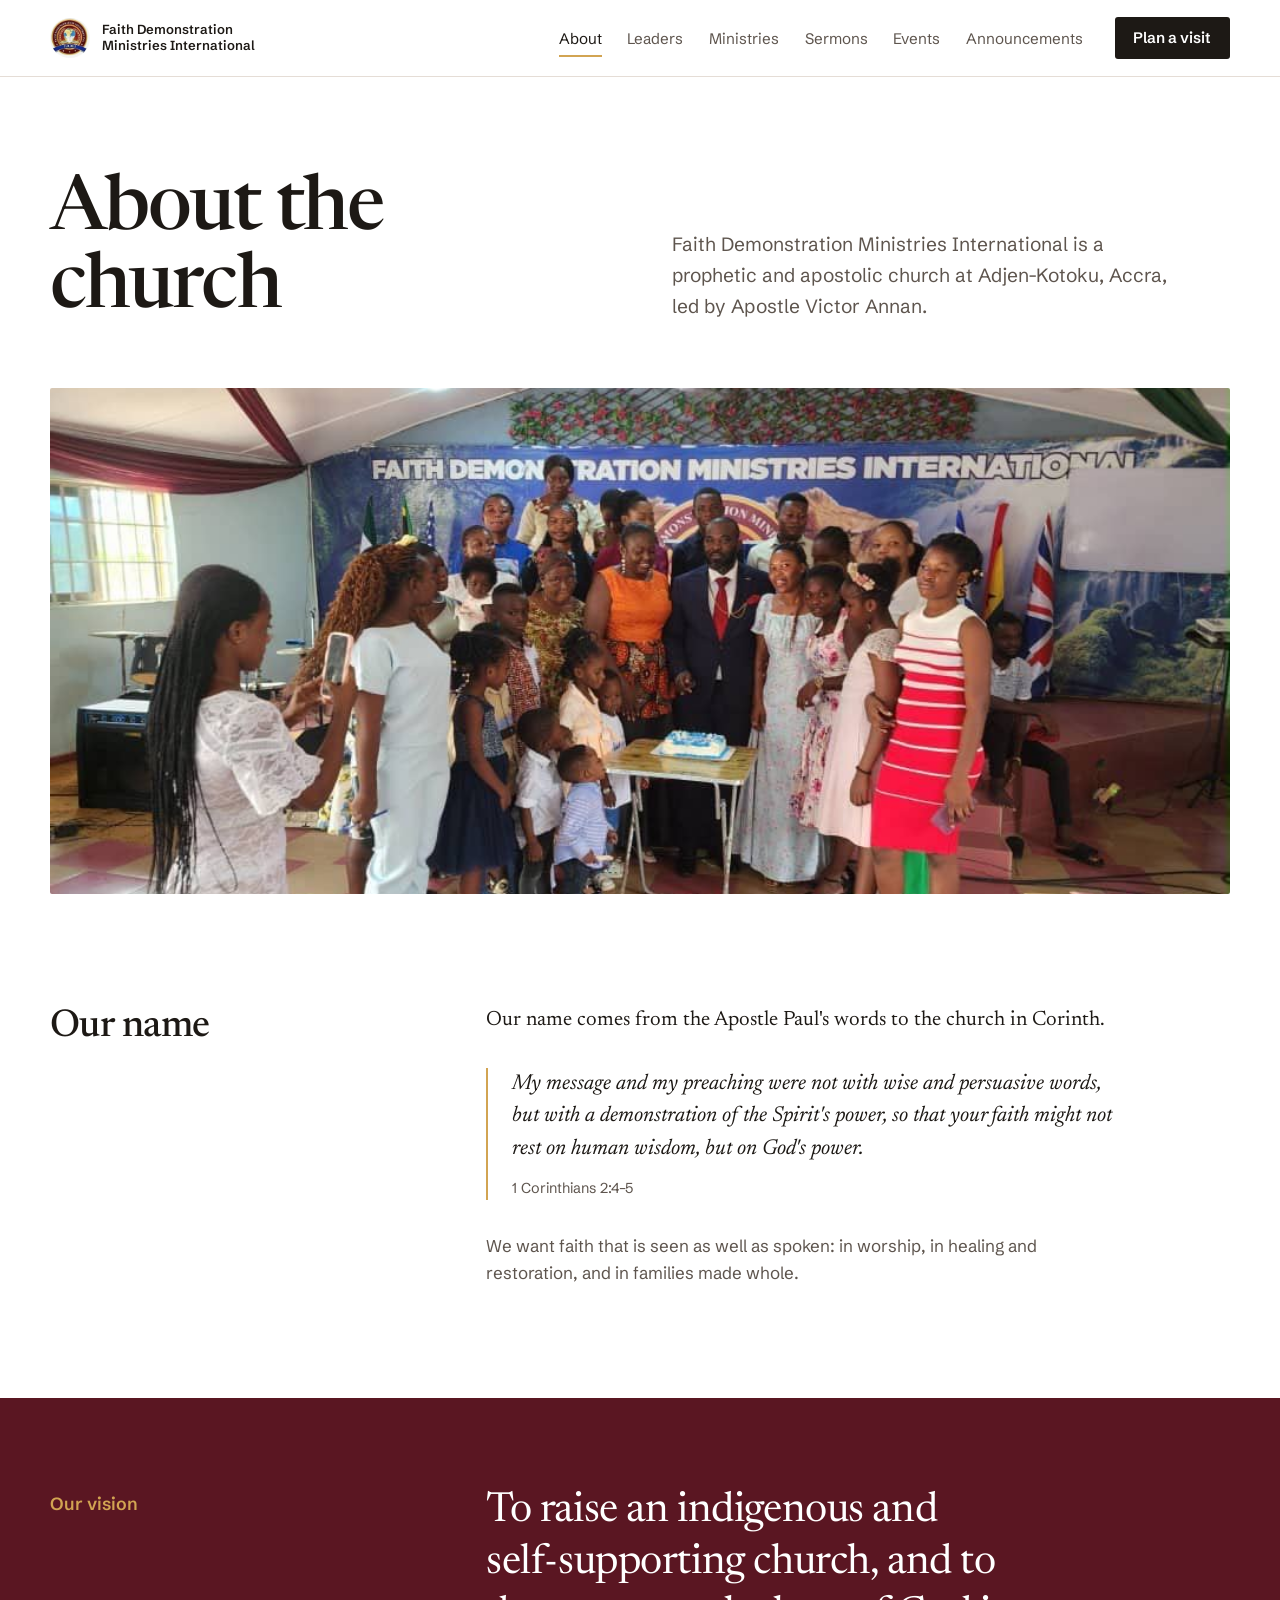
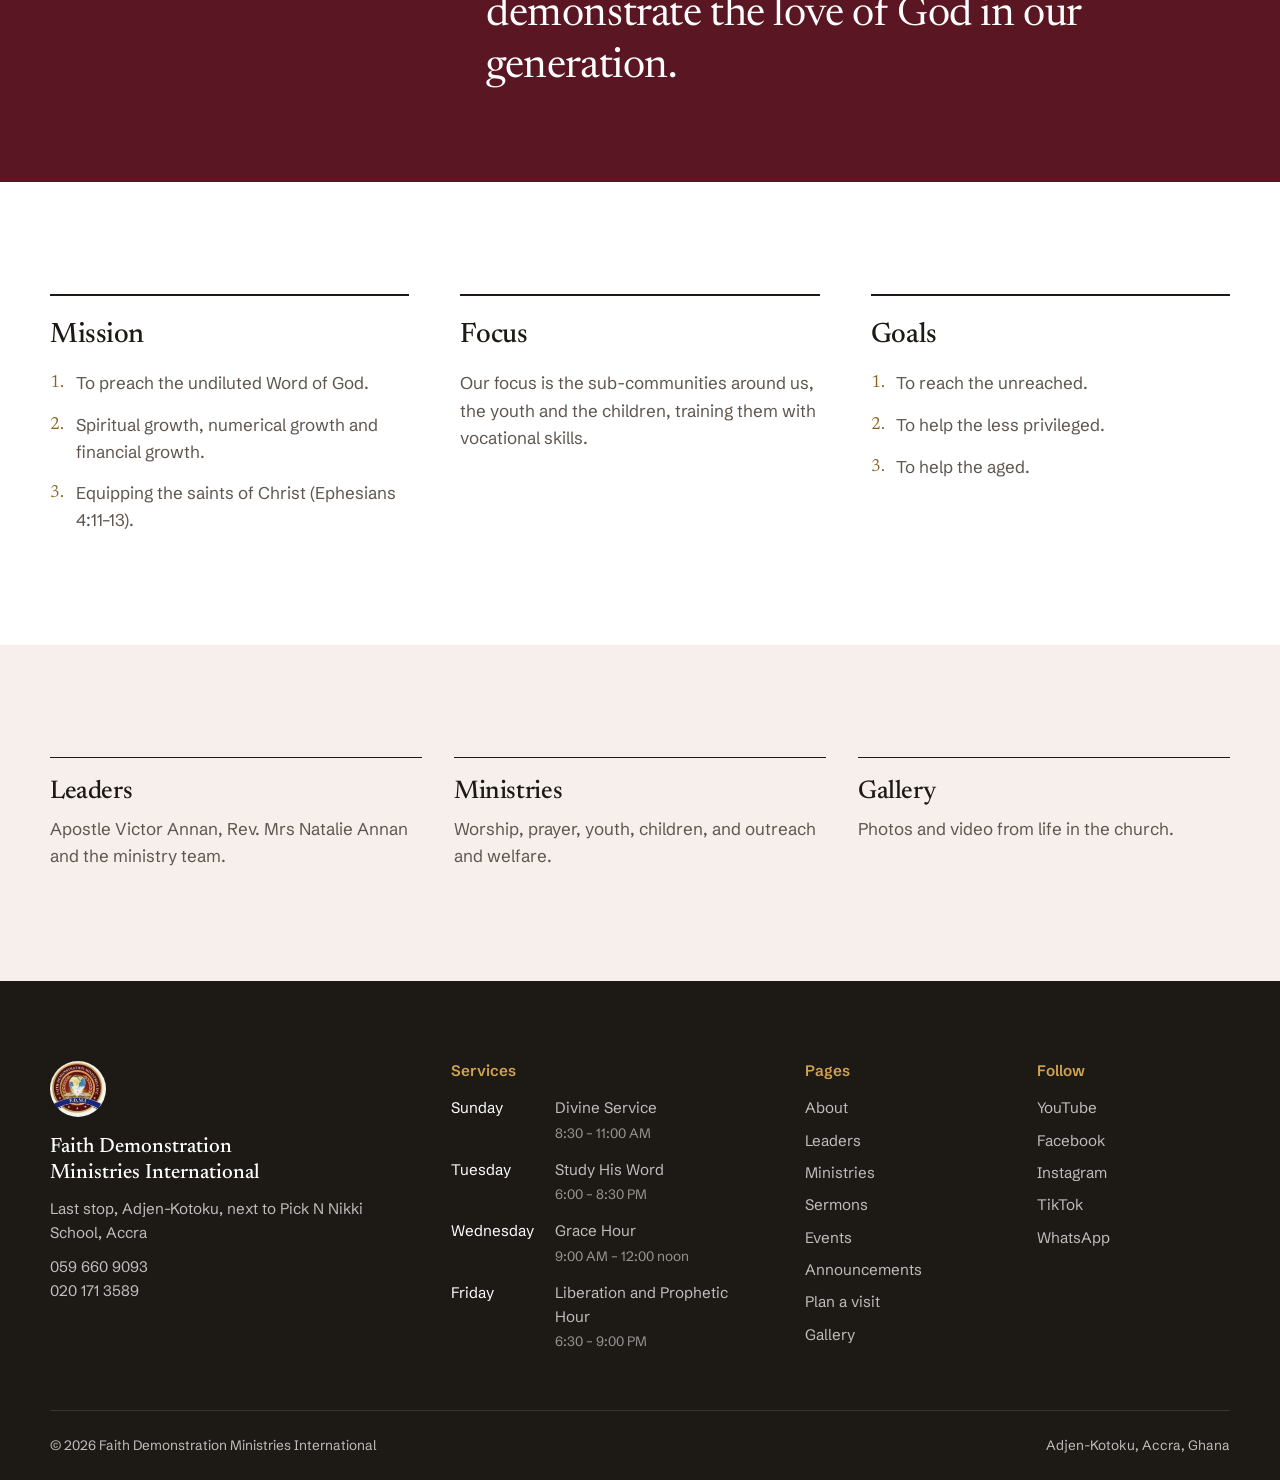
==== commit 4cefbb14: "Redesign the church site and split it into standalone pages Calmer editorial design: one serif and o" ====
--- a/about.html
+++ b/about.html
@@ -1,220 +1,171 @@
 <!DOCTYPE html>
 <html lang="en-GH">
 <head>
-  <meta charset="utf-8">
-  <meta name="viewport" content="width=device-width, initial-scale=1, viewport-fit=cover">
-  <title>About us | Faith Demonstration Ministries International</title>
-  <meta name="description" content="Our vision: to raise an indigenous and self-supporting church, and to demonstrate the love of God in our generation. Learn about FDMI's mission, focus and goals.">
-  <meta name="theme-color" content="#5e1420">
-  <link rel="canonical" href="https://fdmi-church.vercel.app/about.html">
-  <meta property="og:type" content="website">
-  <meta property="og:site_name" content="Faith Demonstration Ministries International">
-  <meta property="og:locale" content="en_GH">
-  <meta property="og:url" content="https://fdmi-church.vercel.app/about.html">
-  <meta property="og:title" content="About us | Faith Demonstration Ministries International">
-  <meta property="og:description" content="Our vision: to raise an indigenous and self-supporting church, and to demonstrate the love of God in our generation. Learn about FDMI's mission, focus and goals.">
-  <meta property="og:image" content="https://fdmi-church.vercel.app/assets/og-card.jpg">
-  <meta property="og:image:width" content="1200">
-  <meta property="og:image:height" content="630">
-  <meta property="og:image:alt" content="Faith Demonstration Ministries International, Adjen-Kotoku, Accra">
-  <meta name="twitter:card" content="summary_large_image">
-  <meta name="twitter:title" content="About us | Faith Demonstration Ministries International">
-  <meta name="twitter:description" content="Our vision: to raise an indigenous and self-supporting church, and to demonstrate the love of God in our generation. Learn about FDMI's mission, focus and goals.">
-  <meta name="twitter:image" content="https://fdmi-church.vercel.app/assets/og-card.jpg">
-  <link rel="icon" href="assets/fdmi-crest.jpg">
-  <link rel="apple-touch-icon" href="assets/fdmi-crest.jpg">
-  <link rel="preconnect" href="https://fonts.googleapis.com">
-  <link rel="preconnect" href="https://fonts.gstatic.com" crossorigin>
-  <link href="https://fonts.googleapis.com/css2?family=Playfair+Display:ital,wght@0,600;0,700;0,800;1,500&family=Figtree:wght@400;500;600;700&display=swap" rel="stylesheet">
-  <link rel="stylesheet" href="styles.css">
+<meta charset="utf-8">
+<meta name="viewport" content="width=device-width, initial-scale=1, viewport-fit=cover">
+<title>About the church | Faith Demonstration Ministries International</title>
+<meta name="description" content="Our vision is to raise an indigenous and self-supporting church and to demonstrate the love of God in our generation. Read FDMI's mission, focus and goals.">
+<meta name="theme-color" content="#1d1915">
+<link rel="canonical" href="https://fdmi-church.vercel.app/about.html">
+<meta property="og:type" content="website">
+<meta property="og:site_name" content="Faith Demonstration Ministries International">
+<meta property="og:locale" content="en_GH">
+<meta property="og:url" content="https://fdmi-church.vercel.app/about.html">
+<meta property="og:title" content="About the church | Faith Demonstration Ministries International">
+<meta property="og:description" content="Our vision is to raise an indigenous and self-supporting church and to demonstrate the love of God in our generation. Read FDMI's mission, focus and goals.">
+<meta property="og:image" content="https://fdmi-church.vercel.app/assets/og-card.jpg">
+<meta property="og:image:width" content="1200">
+<meta property="og:image:height" content="630">
+<meta property="og:image:alt" content="Faith Demonstration Ministries International, Adjen-Kotoku, Accra">
+<meta name="twitter:card" content="summary_large_image">
+<meta name="twitter:title" content="About the church | Faith Demonstration Ministries International">
+<meta name="twitter:description" content="Our vision is to raise an indigenous and self-supporting church and to demonstrate the love of God in our generation. Read FDMI's mission, focus and goals.">
+<meta name="twitter:image" content="https://fdmi-church.vercel.app/assets/og-card.jpg">
+<link rel="icon" href="assets/fdmi-crest.jpg">
+<link rel="apple-touch-icon" href="assets/fdmi-crest.jpg">
+<link rel="preconnect" href="https://fonts.googleapis.com">
+<link rel="preconnect" href="https://fonts.gstatic.com" crossorigin>
+<link href="https://fonts.googleapis.com/css2?family=Newsreader:ital,opsz,wght@0,6..72,400;0,6..72,500;0,6..72,600;1,6..72,400&family=Schibsted+Grotesk:wght@400;500;600&display=swap" rel="stylesheet">
+<link rel="stylesheet" href="styles.css">
 </head>
-<body>
-  <a class="skip" href="#main">Skip to content</a>
-  <header class="bar" id="top">
-    <div class="bar-inner">
-      <a class="brand" href="index.html">
-        <img src="assets/fdmi-crest.jpg" alt="" width="40" height="40">
-        <span class="brand-text"><strong>Faith Demonstration</strong><small>Ministries International</small></span>
-      </a>
-      <nav class="nav" id="nav" aria-label="Main">
-        <a href="index.html">Home</a>
-        <a href="about.html" class="active" aria-current="page">About</a>
-        <a href="leaders.html">Leaders</a>
-        <a href="gallery.html">Gallery</a>
-        <a href="events.html">Events</a>
-        <a href="visit.html">Visit</a>
-      </nav>
-      <a class="pill pill-gold bar-cta" href="https://wa.me/233596609093">WhatsApp us</a>
-      <button class="menu-btn" aria-expanded="false" aria-controls="nav" aria-label="Open menu"><span></span><span></span><span></span></button>
+<body class="page-about">
+<a class="skip" href="#main">Skip to content</a>
+<header class="site-header">
+  <div class="container header-inner">
+    <a class="logo" href="index.html" aria-label="Faith Demonstration Ministries International, home">
+      <img src="assets/fdmi-crest.jpg" alt="" width="40" height="40">
+      <span>Faith Demonstration<br>Ministries International</span>
+    </a>
+    <nav class="site-nav" id="site-nav" aria-label="Main">
+      <ul>
+        <li><a href="about.html" aria-current="page">About</a></li>
+        <li><a href="leaders.html">Leaders</a></li>
+        <li><a href="ministries.html">Ministries</a></li>
+        <li><a href="sermons.html">Sermons</a></li>
+        <li><a href="events.html">Events</a></li>
+        <li><a href="announcements.html">Announcements</a></li>
+      </ul>
+      <a class="btn btn-dark nav-visit" href="visit.html">Plan a visit</a>
+    </nav>
+    <button class="menu-toggle" type="button" aria-expanded="false" aria-controls="site-nav">Menu</button>
+  </div>
+</header>
+<main id="main">
+<section class="page-head">
+  <div class="container page-head-grid">
+    <h1>About the church</h1>
+    <p class="page-head-intro">Faith Demonstration Ministries International is a prophetic and apostolic church at Adjen-Kotoku, Accra, led by Apostle Victor Annan.</p>
+  </div>
+</section>
+
+<div class="container">
+  <figure class="wide-photo">
+    <img src="assets/photos/church-family.jpg" alt="The FDMI family gathered in front of the church banner" loading="lazy">
+  </figure>
+</div>
+
+<section class="section">
+  <div class="container prose-grid">
+    <h2>Our name</h2>
+    <div class="prose">
+      <p class="lead">Our name comes from the Apostle Paul's words to the church in Corinth.</p>
+      <blockquote class="scripture">
+        <p>My message and my preaching were not with wise and persuasive words, but with a demonstration of the Spirit's power, so that your faith might not rest on human wisdom, but on God's power.</p>
+        <cite>1 Corinthians 2:4–5</cite>
+      </blockquote>
+      <p>We want faith that is seen as well as spoken: in worship, in healing and restoration, and in families made whole.</p>
     </div>
-  </header>
+  </div>
+</section>
 
-  <main id="main">
-    <section class="page-hero">
-      <img class="page-hero-img" src="assets/photos/church-family.jpg" alt="" style="object-position:50% 30%">
-      <div class="page-hero-shade" aria-hidden="true"></div>
-      <div class="wrap page-hero-body">
-        <p class="eyebrow">About us</p>
-        <h1>A family of faith in Adjen-Kotoku</h1>
-        <p>Faith Demonstration Ministries International is a prophetic and apostolic church in Accra, Ghana, led by Apostle Victor Annan.</p>
+<section class="vision">
+  <div class="container prose-grid">
+    <h2>Our vision</h2>
+    <p class="vision-text">To raise an indigenous and self&#8209;supporting church, and to demonstrate the love of God in our generation.</p>
+  </div>
+</section>
+
+<section class="section">
+  <div class="container">
+    <div class="columns-3">
+      <div class="col">
+        <h2>Mission</h2>
+        <ol class="plain-list">
+          <li>To preach the undiluted Word of God.</li>
+          <li>Spiritual growth, numerical growth and financial growth.</li>
+          <li>Equipping the saints of Christ (Ephesians 4:11–13).</li>
+        </ol>
       </div>
-    </section>
-
-    <section class="section">
-      <div class="wrap split">
-        <div class="split-text">
-          <p class="eyebrow eyebrow-left">Who we are</p>
-          <h2>Faith that is shown, not only spoken</h2>
-          <p>We gather to worship, to hear the Word of God and to see it at work in everyday lives: in healing, in restoration and in families made whole.</p>
-          <p>Our name comes from the Apostle Paul's words to the church in Corinth. He did not come with clever words, but with a demonstration of the Spirit's power, so that faith would rest on God and not on people.</p>
-          <p>Whether you have walked with Jesus for years or you are only beginning to ask questions, there is a seat for you in the house.</p>
-        </div>
-        <img class="split-img" src="assets/photos/white-service-3.jpg" alt="Members dressed in white at a prayer service" loading="lazy">
+      <div class="col">
+        <h2>Focus</h2>
+        <p>Our focus is the sub-communities around us, the youth and the children, training them with vocational skills.</p>
       </div>
-    </section>
-
-    <section class="vision" id="vision">
-      <div class="wrap vision-inner">
-        <p class="eyebrow">Our vision</p>
-        <p class="vision-line">To raise an indigenous and self&#8209;supporting church.</p>
-        <p class="vision-line">To demonstrate the love of God in our generation.</p>
-      </div>
-    </section>
-
-    <section class="section tint" id="mission">
-      <div class="wrap">
-        <header class="head">
-          <p class="eyebrow">What drives us</p>
-          <h2>Mission, focus and goals</h2>
-        </header>
-        <div class="mfg">
-          <article class="mfg-card">
-            <h3>Our mission</h3>
-            <ol>
-              <li>To preach the undiluted Word of God.</li>
-              <li>Spiritual growth, numerical growth and financial growth.</li>
-              <li>Equipping the saints of Christ <span class="ref">(Ephesians 4:11–13)</span>.</li>
-            </ol>
-          </article>
-          <article class="mfg-card mfg-focus">
-            <h3>Our focus</h3>
-            <p>We focus on the sub-communities around us, the youth and the children, training them with vocational skills.</p>
-          </article>
-          <article class="mfg-card">
-            <h3>Our goals</h3>
-            <ol>
-              <li>To reach the unreached.</li>
-              <li>To help the less privileged.</li>
-              <li>To help the aged.</li>
-            </ol>
-          </article>
-        </div>
-        <figure class="mfg-verse">
-          <blockquote>Christ himself gave the apostles, the prophets, the evangelists, the pastors and teachers, to equip his people for works of service, so that the body of Christ may be built up until we all reach unity in the faith.</blockquote>
-          <figcaption>Ephesians 4:11–13</figcaption>
-        </figure>
-      </div>
-    </section>
-
-    <section class="section">
-      <div class="wrap">
-        <header class="head">
-          <p class="eyebrow">What we're about</p>
-          <h2>Four things that shape us</h2>
-        </header>
-        <div class="photo-cards">
-          <article class="photo-card"><img src="assets/photos/worship-team.jpg" alt="" loading="lazy" style="object-position:50% 40%">
-            <div class="photo-card-body"><h3>Worship</h3><p>Spirit-filled praise every service, and all-night worship on special nights.</p></div></article>
-          <article class="photo-card"><img src="assets/photos/congregation-joy.jpg" alt="" loading="lazy" style="object-position:50% 30%">
-            <div class="photo-card-body"><h3>The Word</h3><p>Practical Bible teaching every Tuesday at Study His Word.</p></div></article>
-          <article class="photo-card"><img src="assets/photos/blessing.jpg" alt="" loading="lazy" style="object-position:50% 35%">
-            <div class="photo-card-body"><h3>Prayer</h3><p>Grace Hour on Wednesdays and the Liberation and Prophetic Hour on Fridays.</p></div></article>
-          <article class="photo-card"><img src="assets/photos/child-dedication.jpg" alt="" loading="lazy" style="object-position:50% 25%">
-            <div class="photo-card-body"><h3>Family</h3><p>Children, young people and parents growing in faith together.</p></div></article>
-        </div>
-      </div>
-    </section>
-
-    <section class="section tint">
-      <div class="wrap split split-rev">
-        <div class="split-text">
-          <p class="eyebrow eyebrow-left">Children and youth</p>
-          <h2>Room for the next generation</h2>
-          <p>Our children and young people are at the heart of church life, in worship, in celebration and in service.</p>
-          <p>Alongside the Word, we want to train them, and the communities around us, with vocational skills for life.</p>
-          <a class="pill pill-wine" href="gallery.html">See more in the gallery</a>
-        </div>
-        <figure class="video-card">
-            <video controls preload="none" playsinline poster="assets/video/children-celebration.jpg">
-              <source src="assets/video/children-celebration.mp4" type="video/mp4">
-            </video>
-            <figcaption>Our children dancing for joy at a church celebration</figcaption>
-          </figure>
-      </div>
-    </section>
-
-    <section class="section">
-      <div class="wrap wrap-narrow">
-        <figure class="verse">
-          <p class="eyebrow">Why we're called Faith Demonstration</p>
-          <blockquote>My message and my preaching were not with wise and persuasive words, but with a demonstration of the Spirit's power, so that your faith might not rest on human wisdom, but on God's power.</blockquote>
-          <figcaption>1 Corinthians 2:4–5</figcaption>
-        </figure>
-        <div class="center">
-          <a class="pill pill-wine pill-lg" href="https://wa.me/233596609093?text=Hello%2C%20I%20would%20like%20to%20send%20a%20prayer%20request.">Send a prayer request</a>
-        </div>
-      </div>
-    </section>
-  </main>
-
-  <footer class="foot">
-    <div class="wrap foot-grid">
-      <div class="foot-brand">
-        <a class="brand" href="index.html">
-          <img src="assets/fdmi-crest.jpg" alt="" width="48" height="48">
-          <span class="brand-text"><strong>Faith Demonstration</strong><small>Ministries International</small></span>
-        </a>
-        <p>Last stop, Adjen-Kotoku, next to Pick N Nikki School, Accra, Ghana.</p>
-        <p class="foot-phones"><a href="tel:+233596609093">059 660 9093</a> &middot; <a href="tel:+233201713589">020 171 3589</a></p>
-        <ul class="socials">
-          <li><a href="https://www.facebook.com/search/top?q=FAITH%20Demonstration%20Ministries%20International" aria-label="Facebook"><svg viewBox="0 0 24 24" aria-hidden="true"><path d="M14 8h3V4h-3a4 4 0 0 0-4 4v2H8v4h2v8h4v-8h3l1-4h-4V8z"/></svg></a></li>
-          <li><a href="https://www.instagram.com/apostlevictorannan" aria-label="Instagram"><svg viewBox="0 0 24 24" aria-hidden="true"><rect x="3" y="3" width="18" height="18" rx="5"/><circle cx="12" cy="12" r="4"/><circle cx="17.5" cy="6.5" r="1" fill="currentColor"/></svg></a></li>
-          <li><a href="https://www.tiktok.com/@apostlevictorannan" aria-label="TikTok"><svg viewBox="0 0 24 24" aria-hidden="true"><path d="M14 3v11a4 4 0 1 1-4-4"/><path d="M14 3c0 3 2 5 5 5"/></svg></a></li>
-          <li><a href="https://www.youtube.com/results?search_query=faith+demonstration+ministries+victor+annan" aria-label="YouTube"><svg viewBox="0 0 24 24" aria-hidden="true"><rect x="2" y="5" width="20" height="14" rx="4"/><path d="M10 9l5 3-5 3z" fill="currentColor"/></svg></a></li>
-          <li><a href="https://wa.me/233596609093" aria-label="WhatsApp"><svg viewBox="0 0 24 24" aria-hidden="true"><path d="M3 21l1.7-5A8.5 8.5 0 1 1 8 19.3z"/></svg></a></li>
-        </ul>
-      </div>
-      <div>
-        <h4>Explore</h4>
-        <ul class="foot-links">
-          <li><a href="about.html">About</a></li>
-          <li><a href="leaders.html">Leaders</a></li>
-          <li><a href="gallery.html">Gallery</a></li>
-          <li><a href="events.html">Events</a></li>
-          <li><a href="visit.html">Visit</a></li>
-        </ul>
-      </div>
-      <div>
-        <h4>Service times</h4>
-        <ul class="foot-times">
-          <li><span>Sunday Divine Service</span><b>8:30 AM</b></li>
-          <li><span>Tuesday Study His Word</span><b>6:00 PM</b></li>
-          <li><span>Wednesday Grace Hour</span><b>9:00 AM</b></li>
-          <li><span>Friday Liberation Hour</span><b>6:30 PM</b></li>
-        </ul>
+      <div class="col">
+        <h2>Goals</h2>
+        <ol class="plain-list">
+          <li>To reach the unreached.</li>
+          <li>To help the less privileged.</li>
+          <li>To help the aged.</li>
+        </ol>
       </div>
     </div>
-    <p class="wrap foot-legal">&copy; <span id="year">2026</span> Faith Demonstration Ministries International, Adjen-Kotoku, Accra.</p>
-  </footer>
+  </div>
+</section>
 
-  <nav class="tabbar" aria-label="Quick actions">
-    <a href="index.html"><svg viewBox="0 0 24 24" aria-hidden="true"><path d="M3 11l9-7 9 7v9a1 1 0 0 1-1 1h-5v-6H9v6H4a1 1 0 0 1-1-1z"/></svg><span>Home</span></a>
-    <a href="visit.html#times"><svg viewBox="0 0 24 24" aria-hidden="true"><circle cx="12" cy="12" r="9"/><path d="M12 7v5l3 2"/></svg><span>Times</span></a>
-    <a href="events.html"><svg viewBox="0 0 24 24" aria-hidden="true"><rect x="3" y="5" width="18" height="16" rx="2"/><path d="M3 10h18M8 3v4M16 3v4"/></svg><span>Events</span></a>
-    <a href="gallery.html"><svg viewBox="0 0 24 24" aria-hidden="true"><rect x="3" y="4" width="18" height="16" rx="2"/><circle cx="9" cy="10" r="2"/><path d="M21 17l-5-5-9 8"/></svg><span>Gallery</span></a>
-    <a href="https://wa.me/233596609093" class="tab-gold"><svg viewBox="0 0 24 24" aria-hidden="true"><path d="M3 21l1.7-5A8.5 8.5 0 1 1 8 19.3z"/></svg><span>WhatsApp</span></a>
-  </nav>
-
-  <script src="script.js"></script>
+<section class="section section-tint">
+  <div class="container link-grid">
+    <a href="leaders.html"><h2>Leaders</h2><p>Apostle Victor Annan, Rev. Mrs Natalie Annan and the ministry team.</p></a>
+    <a href="ministries.html"><h2>Ministries</h2><p>Worship, prayer, youth, children, and outreach and welfare.</p></a>
+    <a href="gallery.html"><h2>Gallery</h2><p>Photos and video from life in the church.</p></a>
+  </div>
+</section>
+</main>
+<footer class="site-footer">
+  <div class="container footer-grid">
+    <div class="footer-about">
+      <img src="assets/fdmi-crest.jpg" alt="" width="56" height="56">
+      <p class="footer-name">Faith Demonstration Ministries International</p>
+      <p>Last stop, Adjen-Kotoku, next to Pick N Nikki School, Accra</p>
+      <p><a href="tel:+233596609093">059 660 9093</a><br><a href="tel:+233201713589">020 171 3589</a></p>
+    </div>
+    <div>
+      <h2 class="footer-h">Services</h2>
+      <ul class="footer-times">
+        <li><span>Sunday</span><span>Divine Service<br><small>8:30 – 11:00 AM</small></span></li>
+        <li><span>Tuesday</span><span>Study His Word<br><small>6:00 – 8:30 PM</small></span></li>
+        <li><span>Wednesday</span><span>Grace Hour<br><small>9:00 AM – 12:00 noon</small></span></li>
+        <li><span>Friday</span><span>Liberation and Prophetic Hour<br><small>6:30 – 9:00 PM</small></span></li>
+      </ul>
+    </div>
+    <div>
+      <h2 class="footer-h">Pages</h2>
+      <ul class="footer-list">
+        <li><a href="about.html">About</a></li>
+        <li><a href="leaders.html">Leaders</a></li>
+        <li><a href="ministries.html">Ministries</a></li>
+        <li><a href="sermons.html">Sermons</a></li>
+        <li><a href="events.html">Events</a></li>
+        <li><a href="announcements.html">Announcements</a></li>
+        <li><a href="visit.html">Plan a visit</a></li>
+        <li><a href="gallery.html">Gallery</a></li>
+      </ul>
+    </div>
+    <div>
+      <h2 class="footer-h">Follow</h2>
+      <ul class="footer-list">
+        <li><a href="https://www.youtube.com/results?search_query=faith+demonstration+ministries+victor+annan">YouTube</a></li>
+        <li><a href="https://www.facebook.com/search/top?q=FAITH%20Demonstration%20Ministries%20International">Facebook</a></li>
+        <li><a href="https://www.instagram.com/apostlevictorannan">Instagram</a></li>
+        <li><a href="https://www.tiktok.com/@apostlevictorannan">TikTok</a></li>
+        <li><a href="https://wa.me/233596609093">WhatsApp</a></li>
+      </ul>
+    </div>
+  </div>
+  <div class="container footer-base">
+    <p>&copy; <span data-year>2026</span> Faith Demonstration Ministries International</p>
+    <p>Adjen-Kotoku, Accra, Ghana</p>
+  </div>
+</footer>
+<script src="script.js"></script>
 </body>
 </html>
--- a/styles.css
+++ b/styles.css
@@ -1,368 +1,320 @@
 /* Faith Demonstration Ministries International
-   Wine and gold, from the church's crest and flyers. */
+   Colours come from the church itself: the black wall, the gold FDMI
+   letters, the rose floor tiles and the wine of the crest. */
 :root {
-  --wine: #5e1420;
-  --wine-dark: #3d0c15;
-  --night: #24070d;
-  --gold: #d4a447;
-  --gold-light: #ecc978;
-  --ink: #2a1418;
-  --muted: #6e5a5d;
-  --tint: #f8f3f0;
-  --card: #ffffff;
-  --line: #ecdfdb;
-  --shadow: 0 18px 40px -22px rgba(61, 12, 21, 0.35);
-  --radius: 20px;
-  --serif: "Playfair Display", Georgia, "Times New Roman", serif;
-  --sans: "Figtree", system-ui, -apple-system, "Segoe UI", sans-serif;
-  --bar-h: 68px;
+  --ink: #1d1915;
+  --ink-soft: #5e554e;
+  --line: #e5ddd6;
+  --paper: #ffffff;
+  --tint: #f6efeb;
+  --gold: #d2a452;
+  --gold-ink: #8a6220;
+  --wine: #5a1622;
+  --serif: "Newsreader", Georgia, "Times New Roman", serif;
+  --sans: "Schibsted Grotesk", system-ui, -apple-system, "Segoe UI", sans-serif;
+  --container: 1180px;
+  --gutter: clamp(1.25rem, 4vw, 2.5rem);
+  --header-h: 76px;
 }
 
 *, *::before, *::after { box-sizing: border-box; }
-html { scroll-behavior: smooth; scroll-padding-top: calc(var(--bar-h) + 12px); -webkit-text-size-adjust: 100%; }
-body { margin: 0; font: 400 1rem/1.65 var(--sans); color: var(--ink); background: #fff; -webkit-font-smoothing: antialiased; overflow-x: hidden; }
-img { max-width: 100%; display: block; }
+html { -webkit-text-size-adjust: 100%; scroll-padding-top: calc(var(--header-h) + 16px); }
+@media (prefers-reduced-motion: no-preference) { html { scroll-behavior: smooth; } }
+body { margin: 0; background: var(--paper); color: var(--ink); font: 400 1.0625rem/1.6 var(--sans); -webkit-font-smoothing: antialiased; text-rendering: optimizeLegibility; }
+img, video, iframe { display: block; max-width: 100%; }
+img { height: auto; }
 a { color: inherit; }
-h1, h2, h3, h4 { margin: 0; }
-p { margin: 0; }
-svg { width: 22px; height: 22px; fill: none; stroke: currentColor; stroke-width: 1.8; stroke-linecap: round; stroke-linejoin: round; }
-:focus-visible { outline: 3px solid var(--gold); outline-offset: 3px; border-radius: 6px; }
-
-.skip { position: absolute; left: 1rem; top: -4rem; z-index: 200; background: var(--gold); color: var(--night); padding: .6rem 1rem; border-radius: 8px; font-weight: 700; }
+p, ul, ol, dl, dd, figure, blockquote { margin: 0; }
+ul, ol { padding: 0; }
+h1, h2, h3 { margin: 0; font-family: var(--serif); font-weight: 500; letter-spacing: -0.015em; text-wrap: balance; }
+h1 { font-size: clamp(2.6rem, 6vw, 4.75rem); line-height: 1.02; letter-spacing: -0.025em; }
+h2 { font-size: clamp(1.7rem, 3vw, 2.4rem); line-height: 1.12; }
+h3 { font-size: 1.4rem; line-height: 1.2; }
+:focus-visible { outline: 2px solid var(--gold-ink); outline-offset: 3px; }
+
+.container { width: min(var(--container), 100% - 2 * var(--gutter)); margin-inline: auto; }
+.skip { position: absolute; left: 1rem; top: -5rem; z-index: 100; background: var(--ink); color: #fff; padding: .7rem 1rem; }
 .skip:focus { top: 1rem; }
 
-.wrap { width: min(1080px, 100% - 2.5rem); margin-inline: auto; }
-.wrap-narrow { width: min(820px, 100% - 2.5rem); }
-.center { text-align: center; }
-
-/* Eyebrow with gold rules, as on the reference */
-.eyebrow { display: inline-flex; align-items: center; gap: .7rem; color: var(--gold); font: 700 .74rem/1 var(--sans); letter-spacing: .22em; text-transform: uppercase; margin-bottom: .9rem; }
-.eyebrow::before, .eyebrow::after { content: ""; width: 22px; height: 2px; background: currentColor; border-radius: 2px; }
-.eyebrow-left::after { display: none; }
-
-/* Pills */
-.pill { display: inline-flex; align-items: center; justify-content: center; gap: .5rem; min-height: 46px; padding: .7rem 1.5rem; border-radius: 999px; font: 700 .95rem/1.2 var(--sans); text-decoration: none; text-align: center; border: 2px solid transparent; transition: transform .15s ease, background-color .2s, color .2s, box-shadow .2s; }
-.pill:active { transform: scale(.97); }
-.pill-lg { min-height: 54px; padding-inline: 2rem; font-size: 1rem; }
-.pill-block { display: flex; width: 100%; }
-.pill-gold { background: linear-gradient(180deg, var(--gold-light), var(--gold)); color: var(--night); box-shadow: 0 10px 24px -10px rgba(212, 164, 71, .8); }
-.pill-gold:hover { box-shadow: 0 14px 30px -10px rgba(212, 164, 71, 1); }
-.pill-glass { background: rgba(255, 255, 255, .12); color: #fff; border-color: rgba(255, 255, 255, .45); backdrop-filter: blur(6px); }
-.pill-glass:hover { background: rgba(255, 255, 255, .22); }
-.pill-wine { background: linear-gradient(135deg, var(--wine), var(--wine-dark)); color: #fff; box-shadow: 0 12px 26px -14px rgba(61, 12, 21, .9); }
-.pill-wine:hover { background: var(--wine-dark); }
-.pill-line { border-color: var(--wine); color: var(--wine); background: #fff; }
-.pill-line:hover { background: var(--wine); color: #fff; }
-
-/* Top bar */
-.bar { position: sticky; top: 0; z-index: 100; background: linear-gradient(90deg, var(--wine-dark), var(--wine)); color: #fff; box-shadow: 0 6px 20px -12px rgba(0, 0, 0, .6); }
-.bar-inner { width: min(1200px, 100% - 2rem); margin-inline: auto; height: var(--bar-h); display: flex; align-items: center; gap: 1.5rem; }
-.brand { display: flex; align-items: center; gap: .7rem; text-decoration: none; color: #fff; }
-.brand img { width: 40px; height: 40px; border-radius: 50%; box-shadow: 0 0 0 2px rgba(236, 201, 120, .5); }
-.brand-text { display: flex; flex-direction: column; line-height: 1.1; }
-.brand-text strong { font: 700 1.05rem/1.1 var(--serif); }
-.brand-text small { font-size: .64rem; letter-spacing: .18em; text-transform: uppercase; color: var(--gold-light); margin-top: 3px; }
-.nav { display: flex; gap: 1.6rem; margin-left: auto; }
-.nav a { position: relative; text-decoration: none; font-size: .78rem; font-weight: 700; letter-spacing: .08em; text-transform: uppercase; opacity: .9; padding-block: .4rem; }
-.nav a::after { content: ""; position: absolute; left: 0; right: 0; bottom: -2px; height: 2px; background: var(--gold); border-radius: 2px; transform: scaleX(0); transition: transform .2s; }
-.nav a:hover { opacity: 1; }
-.nav a:hover::after, .nav a.active::after { transform: scaleX(1); }
-.bar-cta { min-height: 40px; padding: .5rem 1.2rem; font-size: .85rem; }
-.menu-btn { display: none; }
-
-/* Hero */
-.hero { position: relative; min-height: min(88vh, 760px); display: flex; align-items: center; color: #fff; overflow: hidden; background: var(--night); }
-.hero-img { position: absolute; inset: 0; width: 100%; height: 100%; object-fit: cover; object-position: 40% 35%; animation: settle 6s ease-out both; }
-@keyframes settle { from { transform: scale(1.08); } to { transform: scale(1); } }
-.hero-shade { position: absolute; inset: 0; background:
-  linear-gradient(90deg, rgba(36, 7, 13, .94) 0%, rgba(36, 7, 13, .78) 42%, rgba(36, 7, 13, .2) 100%),
-  linear-gradient(0deg, rgba(36, 7, 13, .7), transparent 45%); }
-.hero-body { position: relative; padding-block: 5rem; }
-.hero h1 { font: 800 clamp(2.6rem, 6.5vw, 4.9rem)/1.02 var(--serif); letter-spacing: -.01em; max-width: 12ch; text-shadow: 0 4px 30px rgba(0, 0, 0, .35); }
-.hero h1 span { display: block; color: var(--gold-light); }
-.hero-tag { font: italic 500 clamp(1.1rem, 2.2vw, 1.35rem)/1.4 var(--serif); margin: 1.1rem 0 .8rem; color: #fff; }
-.hero-copy { max-width: 36rem; color: rgba(255, 255, 255, .85); font-size: 1.05rem; }
-.hero-actions { display: flex; flex-wrap: wrap; gap: .8rem; margin-top: 2rem; }
-
-/* Sections */
-.section { padding-block: clamp(3.5rem, 8vw, 6rem); }
-.tint { background: var(--tint); }
-.head { text-align: center; max-width: 40rem; margin: 0 auto 2.5rem; }
-.head h2 { font: 700 clamp(1.9rem, 4vw, 2.6rem)/1.15 var(--serif); color: var(--night); margin-bottom: .6rem; }
-.head p:not(.eyebrow) { color: var(--muted); }
-
-/* Leaders */
-.leaders { display: grid; grid-template-columns: repeat(2, 1fr); gap: 1.5rem; }
-.leader { background: var(--card); border-radius: var(--radius); overflow: hidden; box-shadow: var(--shadow); border: 1px solid var(--line); }
-.leader img { width: 100%; aspect-ratio: 4 / 3.4; object-fit: cover; object-position: top; }
-.leader-body { padding: 1.6rem 1.6rem 1.8rem; }
-.leader h3 { font: 700 1.5rem/1.2 var(--serif); color: var(--night); margin-bottom: .6rem; }
-.leader p:not(.eyebrow) { color: var(--muted); }
-
-/* Service times */
-.times { background: var(--card); border-radius: 16px; overflow: hidden; box-shadow: var(--shadow); border: 1px solid var(--line); }
-.times-row { display: grid; grid-template-columns: 1fr 1.6fr 1.2fr; gap: 1rem; padding: 1.05rem 1.4rem; border-top: 1px solid var(--line); align-items: center; }
-.times-headrow { border-top: 0; background: #f3ebe7; font-size: .72rem; font-weight: 700; letter-spacing: .14em; text-transform: uppercase; color: var(--wine); padding-block: .8rem; }
-.t-day { font-weight: 700; }
-.t-time { font-weight: 700; color: var(--wine); }
-.times-row.is-today { background: #fbf2de; }
-.times-row.is-today .t-day::after { content: "Today"; margin-left: .5rem; font-size: .66rem; letter-spacing: .08em; text-transform: uppercase; background: var(--gold); color: var(--night); padding: .2rem .5rem; border-radius: 999px; vertical-align: 2px; }
-.today-note { text-align: center; color: var(--muted); font-size: .9rem; margin-top: 1rem; }
-#times .pill-block { margin-top: 1.5rem; }
-
-/* Event */
-.event { display: grid; grid-template-columns: minmax(0, .9fr) minmax(0, 1.1fr); background: var(--card); border-radius: 24px; overflow: hidden; box-shadow: 0 30px 60px -30px rgba(61, 12, 21, .55); border: 1px solid var(--line); }
-.event-flyer { display: block; background: var(--night); }
-.event-flyer img { width: 100%; height: 100%; object-fit: cover; }
-.event-body { padding: clamp(1.6rem, 4vw, 3rem); display: flex; flex-direction: column; justify-content: center; }
-.event-body h2 { font: 800 clamp(2.4rem, 5vw, 3.4rem)/1 var(--serif); color: var(--wine); }
-.event-sub { font: italic 500 1.25rem var(--serif); color: var(--muted); margin: .4rem 0 1.4rem; }
-.event-facts { list-style: none; padding: 0; margin: 0 0 1.6rem; display: grid; gap: .7rem; }
-.event-facts li { padding-left: 1.2rem; position: relative; color: var(--ink); }
-.event-facts li::before { content: ""; position: absolute; left: 0; top: .62em; width: 7px; height: 7px; border-radius: 50%; background: var(--gold); }
-.countdown { display: grid; grid-template-columns: repeat(4, 1fr); gap: .6rem; margin-bottom: 1.6rem; }
-.countdown div { background: linear-gradient(160deg, var(--wine), var(--night)); color: #fff; border-radius: 14px; padding: .8rem .3rem; text-align: center; }
-.countdown b { display: block; font: 700 clamp(1.5rem, 4vw, 2rem)/1 var(--serif); color: var(--gold-light); font-variant-numeric: tabular-nums; }
-.countdown span { font-size: .7rem; letter-spacing: .12em; text-transform: uppercase; opacity: .8; }
-.countdown-msg { font: italic 600 1.15rem var(--serif); color: var(--wine); margin-bottom: 1.4rem; }
-.event-actions { display: flex; flex-wrap: wrap; gap: .7rem; }
-
-/* Find us */
-.find { background: var(--card); border-radius: var(--radius); overflow: hidden; box-shadow: var(--shadow); border: 1px solid var(--line); }
-.find-map { height: 340px; background: #eadcd7; }
-.find-map iframe { width: 100%; height: 100%; border: 0; display: block; }
-.find-body { padding: 1.6rem; }
-.find-body h3 { font: 700 1.5rem var(--serif); color: var(--night); margin-bottom: 1rem; }
-.find-body dl { margin: 0 0 1.4rem; display: grid; gap: .55rem; }
-.find-body dl div { display: grid; grid-template-columns: 6rem 1fr; gap: .8rem; }
-.find-body dt { font-weight: 700; }
-.find-body dd { margin: 0; color: var(--muted); }
-.find-body dd a { color: var(--wine); font-weight: 600; }
-
-/* Verse */
-.verse { margin: 0 0 2rem; background: var(--card); border-radius: var(--radius); padding: clamp(1.8rem, 5vw, 3rem); text-align: center; box-shadow: var(--shadow); border: 1px solid var(--line); }
-.verse blockquote { margin: 0 0 1rem; font: italic 500 clamp(1.2rem, 2.6vw, 1.55rem)/1.5 var(--serif); color: var(--night); }
-.verse figcaption { color: var(--wine); font-weight: 700; }
-
-/* Footer */
-.foot { background: linear-gradient(180deg, var(--wine-dark), var(--night)); color: rgba(255, 255, 255, .82); border-top: 3px solid var(--gold); padding-top: 3.5rem; }
-.foot-grid { display: grid; grid-template-columns: 1.4fr 1fr 1.2fr; gap: 2.5rem; }
-.foot h4 { color: var(--gold-light); font: 700 .74rem var(--sans); letter-spacing: .2em; text-transform: uppercase; margin-bottom: 1rem; }
-.foot-brand p { margin: 1rem 0 1.2rem; font-size: .93rem; max-width: 22rem; }
-.socials { list-style: none; padding: 0; margin: 0; display: flex; gap: .6rem; }
-.socials a { display: grid; place-items: center; width: 42px; height: 42px; border-radius: 50%; border: 1px solid rgba(255, 255, 255, .3); color: #fff; transition: background .2s, color .2s; }
-.socials a:hover { background: var(--gold); color: var(--night); border-color: var(--gold); }
-.socials svg { width: 18px; height: 18px; }
-.foot-links, .foot-times { list-style: none; padding: 0; margin: 0; display: grid; gap: .55rem; font-size: .93rem; }
-.foot-links a { text-decoration: none; }
-.foot-links a:hover { color: var(--gold-light); }
-.foot-times li { display: flex; justify-content: space-between; gap: 1rem; }
-.foot-times b { color: #fff; white-space: nowrap; }
-.foot-legal { border-top: 1px solid rgba(255, 255, 255, .12); margin-top: 2.5rem; padding-block: 1.4rem 1.6rem; font-size: .82rem; opacity: .75; }
-
-/* Phone tab bar */
-.tabbar { display: none; }
-
-/* ---------- Responsive ---------- */
-@media (max-width: 1000px) {
-  .photo-cards { grid-template-columns: repeat(2, 1fr); }
-  .nav { gap: 1.1rem; }
-}
-
-@media (max-width: 860px) {
-  :root { --bar-h: 62px; }
-  .bar-cta { display: none; }
-  .menu-btn { display: inline-flex; flex-direction: column; justify-content: center; gap: 5px; margin-left: auto; width: 44px; height: 44px; padding: 10px; background: rgba(255, 255, 255, .1); border: 0; border-radius: 12px; cursor: pointer; }
-  .menu-btn span { display: block; height: 2px; background: #fff; border-radius: 2px; transition: transform .2s, opacity .2s; }
-  .menu-btn[aria-expanded="true"] span:nth-child(1) { transform: translateY(7px) rotate(45deg); }
-  .menu-btn[aria-expanded="true"] span:nth-child(2) { opacity: 0; }
-  .menu-btn[aria-expanded="true"] span:nth-child(3) { transform: translateY(-7px) rotate(-45deg); }
-  .nav { position: fixed; top: var(--bar-h); left: 0; right: 0; flex-direction: column; gap: 0; padding: .5rem 1.25rem 1.5rem; background: var(--wine-dark); box-shadow: 0 20px 30px -20px rgba(0, 0, 0, .7); transform: translateY(-120%); visibility: hidden; transition: transform .25s ease, visibility .25s; }
-  .nav.open { transform: none; visibility: visible; }
-  .nav a { font-size: .95rem; padding: 1rem 0; border-bottom: 1px solid rgba(255, 255, 255, .1); }
-  .nav a::after { display: none; }
-
-  .leaders { grid-template-columns: 1fr; }
-  .event { grid-template-columns: 1fr; }
-  .event-flyer img { height: auto; max-height: none; }
-  .foot-grid { grid-template-columns: 1fr 1fr; }
-  .foot-brand { grid-column: 1 / -1; }
-
-  /* Make room for the tab bar */
-  body { padding-bottom: calc(68px + env(safe-area-inset-bottom)); }
-  .tabbar { display: grid; grid-template-columns: repeat(5, 1fr); position: fixed; left: 0; right: 0; bottom: 0; z-index: 90; padding: 6px 6px calc(6px + env(safe-area-inset-bottom)); background: rgba(255, 255, 255, .94); backdrop-filter: blur(12px); border-top: 1px solid var(--line); box-shadow: 0 -10px 24px -18px rgba(61, 12, 21, .5); }
-  .tabbar a { display: flex; flex-direction: column; align-items: center; gap: 3px; padding: 6px 0; text-decoration: none; color: var(--muted); font-size: .7rem; font-weight: 600; border-radius: 12px; }
-  .tabbar a:active { background: var(--tint); }
-  .tabbar .tab-gold { color: var(--wine); }
-  .tabbar a.current { color: var(--wine); background: var(--tint); }
-  .tabbar .tab-gold svg { color: var(--gold); }
-}
-
-@media (max-width: 600px) {
-  .wrap, .wrap-narrow { width: calc(100% - 2rem); }
-  .brand-text strong { font-size: .98rem; }
-  .hero { min-height: auto; align-items: flex-end; }
-  .hero-img { height: 360px; bottom: auto; object-position: 25% 30%; }
-  .hero-shade { background: linear-gradient(0deg, var(--night) 0%, var(--night) calc(100% - 360px), rgba(36, 7, 13, .55) calc(100% - 170px), rgba(36, 7, 13, .1) 100%); }
-  .hero-body { padding-block: 17rem 2.5rem; }
-  .hero-actions .pill { flex: 1 1 100%; }
-
-  /* Service times become stacked cards */
-  .times-headrow { display: none; }
-  .times-row { grid-template-columns: 1fr auto; grid-template-areas: "day time" "name name"; gap: .2rem 1rem; padding: 1rem 1.2rem; }
-  .t-day { grid-area: day; }
-  .t-time { grid-area: time; text-align: right; }
-  .t-name { grid-area: name; color: var(--muted); }
-
-  .countdown { gap: .4rem; }
-  .event-actions .pill { flex: 1 1 100%; }
-  .find-map { height: 240px; }
-  .find-body dl div { grid-template-columns: 1fr; gap: 0; }
-  .foot-grid { grid-template-columns: 1fr; gap: 2rem; }
-}
-
-@media (max-width: 360px) {
-  .brand-text small { display: none; }
-}
-
-
-/* ---------- Multi-page additions ---------- */
-.more { margin-top: 2.2rem; }
-
-/* Photo cards (home + about) */
-.photo-cards { display: grid; grid-template-columns: repeat(4, 1fr); gap: 1.1rem; }
-.photo-card { display: block; background: var(--card); border: 1px solid var(--line); border-radius: var(--radius); overflow: hidden; box-shadow: var(--shadow); text-decoration: none; color: inherit; transition: transform .2s ease, box-shadow .2s ease; }
-a.photo-card:hover { transform: translateY(-4px); box-shadow: 0 26px 46px -24px rgba(61, 12, 21, .5); }
-.photo-card img { width: 100%; aspect-ratio: 4 / 3.3; object-fit: cover; }
-.photo-card-body { padding: 1.1rem 1.2rem 1.3rem; text-align: center; }
-.photo-card h3 { font: 700 1.2rem/1.2 var(--serif); color: var(--night); margin-bottom: .3rem; }
-.photo-card p { color: var(--muted); font-size: .92rem; }
-
-/* Feature card (leader teaser) */
-.feature { display: grid; grid-template-columns: minmax(0, .9fr) minmax(0, 1.1fr); background: linear-gradient(150deg, var(--wine-dark), var(--night)); color: #fff; border-radius: 24px; overflow: hidden; box-shadow: 0 30px 60px -30px rgba(61, 12, 21, .7); }
-.feature img { width: 100%; height: 100%; min-height: 380px; object-fit: cover; object-position: 50% 20%; }
-.feature-body { padding: clamp(1.8rem, 5vw, 3.5rem); display: flex; flex-direction: column; justify-content: center; align-items: flex-start; gap: 1rem; }
-.feature-body h2 { font: 800 clamp(2rem, 4.5vw, 3rem)/1.05 var(--serif); color: var(--gold-light); }
-.feature-body p:not(.eyebrow) { color: rgba(255, 255, 255, .85); max-width: 32rem; margin-bottom: .5rem; }
-.feature .pill-wine { background: linear-gradient(180deg, var(--gold-light), var(--gold)); color: var(--night); }
-
-/* Gallery strip (home) */
-.strip { display: grid; grid-template-columns: repeat(3, 1fr); gap: .8rem; }
-.strip .g-item img { aspect-ratio: 4 / 3; }
-
-/* Gallery page */
-.gallery { columns: 3 300px; column-gap: 1rem; }
-.g-item { margin: 0 0 1rem; break-inside: avoid; position: relative; border-radius: 16px; overflow: hidden; box-shadow: var(--shadow); background: var(--tint); }
-.g-item a { display: block; }
-.g-item img { width: 100%; height: auto; object-fit: cover; transition: transform .4s ease; }
-.g-item a:hover img { transform: scale(1.04); }
-.g-item figcaption { position: absolute; left: 0; right: 0; bottom: 0; padding: 2rem 1rem .8rem; color: #fff; font-size: .88rem; font-weight: 600; background: linear-gradient(0deg, rgba(36, 7, 13, .85), transparent); pointer-events: none; }
-
-/* Lightbox */
-.lightbox { position: fixed; inset: 0; z-index: 300; background: rgba(20, 4, 8, .94); display: grid; place-items: center; padding: 3.5rem 1rem; }
+/* ---------- Buttons and links ---------- */
+.btn { display: inline-flex; align-items: center; justify-content: center; min-height: 48px; padding: .8rem 1.35rem; border-radius: 3px; border: 1px solid transparent; font: 600 .95rem/1.2 var(--sans); text-decoration: none; transition: background-color .15s, color .15s, border-color .15s; }
+.btn-dark { background: var(--ink); color: #fff; }
+.btn-dark:hover { background: #3a332d; }
+.btn-gold { background: var(--gold); color: var(--ink); }
+.btn-gold:hover { background: #e0b66a; }
+.btn-line { border-color: var(--ink); color: var(--ink); }
+.btn-line:hover { background: var(--ink); color: #fff; }
+.text-link { display: inline-block; font-weight: 600; text-decoration: none; border-bottom: 1px solid currentColor; padding-bottom: 1px; }
+.text-link:hover { color: var(--gold-ink); }
+.text-link-light { color: #fff; }
+.text-link-light:hover { color: var(--gold); }
+.actions { display: flex; flex-wrap: wrap; align-items: center; gap: 1rem 1.75rem; }
+
+/* ---------- Header ---------- */
+.site-header { position: sticky; top: 0; z-index: 50; background: rgba(255, 255, 255, .97); border-bottom: 1px solid var(--line); }
+.header-inner { height: var(--header-h); display: flex; align-items: center; gap: 2rem; }
+.logo { display: flex; align-items: center; gap: .75rem; text-decoration: none; flex-shrink: 0; }
+.logo img { width: 40px; height: 40px; border-radius: 50%; }
+.logo span { font-size: .82rem; font-weight: 600; line-height: 1.2; }
+.site-nav { display: flex; align-items: center; gap: 2rem; margin-left: auto; }
+.site-nav ul { list-style: none; display: flex; gap: 1.6rem; }
+.site-nav ul a { text-decoration: none; font-size: .95rem; color: var(--ink-soft); padding-block: .4rem; border-bottom: 2px solid transparent; }
+.site-nav ul a:hover { color: var(--ink); }
+.site-nav ul a[aria-current="page"] { color: var(--ink); border-bottom-color: var(--gold); }
+.nav-visit { min-height: 42px; padding: .6rem 1.1rem; }
+.menu-toggle { display: none; }
+
+/* ---------- Hero ---------- */
+.hero { position: relative; min-height: min(86vh, 780px); display: flex; align-items: flex-end; color: #fff; background: var(--ink); overflow: hidden; }
+.hero-img { position: absolute; inset: 0; width: 100%; height: 100%; object-fit: cover; object-position: 35% 100%; }
+.hero::after { content: ""; position: absolute; inset: 0; background: linear-gradient(0deg, rgba(20, 15, 12, .92) 0%, rgba(20, 15, 12, .55) 45%, rgba(20, 15, 12, .15) 100%); }
+.hero-content { position: relative; z-index: 1; padding-block: 4.5rem; }
+.hero h1 { max-width: 19ch; }
+.hero-content > p { max-width: 34rem; margin: 1.25rem 0 2rem; font-size: 1.2rem; color: rgba(255, 255, 255, .86); }
+
+/* ---------- Service times ---------- */
+.times { list-style: none; }
+.times li { display: grid; grid-template-columns: 8rem 1fr auto; gap: 1rem; padding: 1rem 0; border-top: 1px solid var(--line); align-items: baseline; }
+.times li:last-child { border-bottom: 1px solid var(--line); }
+.t-day { font-weight: 600; }
+.t-time { color: var(--ink-soft); white-space: nowrap; }
+.times li.is-today .t-day::after { content: " · today"; color: var(--gold-ink); font-weight: 500; }
+
+.week { background: var(--ink); color: #fff; }
+.times-band { display: grid; grid-template-columns: repeat(4, 1fr); }
+.times-band li { display: flex; flex-direction: column; gap: .2rem; padding: 1.6rem 1.5rem 1.7rem; border: 0; border-left: 1px solid rgba(255, 255, 255, .14); border-top: 3px solid transparent; }
+.times-band li:first-child { border-left: 0; padding-left: 0; }
+.times-band li:last-child { border-bottom: 0; }
+.times-band .t-day { font: italic 400 1.15rem var(--serif); color: var(--gold); }
+.times-band .t-name { font-weight: 600; }
+.times-band .t-time { color: rgba(255, 255, 255, .7); font-size: .95rem; }
+.times-band li.is-today { border-top-color: var(--gold); }
+.times-band li.is-today .t-day::after { color: #fff; }
+
+/* ---------- Sections ---------- */
+.section { padding-block: clamp(4.5rem, 9vw, 7rem); }
+.section-tint { background: var(--tint); }
+.section-top-tight { padding-top: 0; }
+.sec-head { display: flex; justify-content: space-between; align-items: baseline; gap: 1rem; padding-bottom: 1.1rem; margin-bottom: 2.5rem; border-bottom: 1px solid var(--ink); }
+.lead { font: 400 1.3rem/1.45 var(--serif); color: var(--ink); }
+.h-sm { font-size: 1.5rem; margin-bottom: 1.25rem; }
+.note { color: var(--ink-soft); font-size: .95rem; margin-top: 1.25rem; }
+
+.page-head { padding-block: clamp(3.5rem, 8vw, 6rem) clamp(2.5rem, 5vw, 3.75rem); }
+.page-head-grid { display: grid; grid-template-columns: 1fr 1fr; gap: 2rem 4rem; align-items: end; }
+.page-head-intro { font-size: 1.2rem; color: var(--ink-soft); max-width: 32rem; padding-bottom: .4rem; }
+
+.split { display: grid; grid-template-columns: 5fr 6fr; gap: clamp(2.5rem, 6vw, 5.5rem); align-items: center; }
+.split-even { grid-template-columns: 1fr 1fr; align-items: start; }
+.split-text > * + * { margin-top: 1.25rem; }
+.split-text p:not(.lead) { color: var(--ink-soft); max-width: 34rem; }
+.split-photo img { width: 100%; aspect-ratio: 5 / 4; object-fit: cover; border-radius: 2px; }
+
+.prose-grid { display: grid; grid-template-columns: 1fr 2fr; gap: 2rem 4rem; }
+.prose { max-width: 40rem; }
+.prose > * + * { margin-top: 1.25rem; }
+.prose p:not(.lead) { color: var(--ink-soft); }
+.scripture { border-left: 2px solid var(--gold); padding-left: 1.5rem; margin-block: 2rem; }
+.scripture p { font: italic 400 1.35rem/1.5 var(--serif); color: var(--ink) !important; }
+.scripture cite { display: block; margin-top: .75rem; font-style: normal; font-size: .9rem; color: var(--ink-soft); }
+
+.wide-photo img { width: 100%; aspect-ratio: 21 / 9; object-fit: cover; object-position: 50% 30%; border-radius: 2px; }
+
+/* ---------- Home: coming up ---------- */
+.upcoming { display: grid; grid-template-columns: 2fr 1fr; gap: clamp(2.5rem, 5vw, 4.5rem); }
+.event { display: grid; grid-template-columns: 220px 1fr; gap: 2rem; align-items: start; }
+.event-flyer img { width: 100%; border-radius: 2px; }
+.event-date { font-weight: 600; color: var(--gold-ink); }
+.event-date [data-countdown]:not(:empty) { margin-left: .6rem; font-weight: 400; color: var(--ink-soft); }
+.event-title { font-size: clamp(2rem, 3.6vw, 2.75rem); margin-top: .4rem; }
+.event-kind { font: italic 400 1.2rem var(--serif); color: var(--ink-soft); margin-top: .2rem; }
+.event-meta { margin: 1.5rem 0; display: grid; gap: .6rem; }
+.event-meta div { display: grid; grid-template-columns: 4.5rem 1fr; gap: 1rem; }
+.event-meta dt { color: var(--ink-soft); }
+.event-with { color: var(--ink-soft); margin-bottom: 1.75rem; max-width: 36rem; }
+.event-with span { display: block; color: var(--ink); font-weight: 600; }
+.event-full { grid-template-columns: minmax(260px, 400px) 1fr; gap: clamp(2rem, 5vw, 4.5rem); }
+.event-full .event-title { font-size: clamp(2.6rem, 5.5vw, 4rem); }
+
+.side-h { font-size: 1.4rem; margin-bottom: 1rem; }
+.notices { list-style: none; margin-bottom: 1.5rem; }
+.notice { padding: 1rem 0; border-top: 1px solid var(--line); }
+.notice:last-child { border-bottom: 1px solid var(--line); }
+.notice-date { font-size: .85rem; color: var(--ink-soft); }
+.notice-title { font-weight: 600; margin-top: .15rem; }
+
+/* ---------- Home: ministries tiles ---------- */
+.tiles { display: grid; grid-template-columns: repeat(4, 1fr); gap: 1.25rem; }
+.tile { text-decoration: none; }
+.tile img { width: 100%; aspect-ratio: 3 / 4; object-fit: cover; border-radius: 2px; transition: opacity .2s; }
+.tile span { display: block; margin-top: .85rem; font: 500 1.35rem var(--serif); }
+.tile:hover img { opacity: .88; }
+.tile:hover span { color: var(--gold-ink); }
+
+/* ---------- Feature band (photo + dark text) ---------- */
+.feature-band { display: grid; grid-template-columns: 1fr 1fr; background: var(--ink); color: #fff; }
+.feature-band > img { width: 100%; height: clamp(420px, 46vw, 600px); object-fit: cover; }
+.feature-band-text { padding: clamp(2.5rem, 7vw, 6rem); align-self: center; max-width: 36rem; }
+.feature-band-text > * + * { margin-top: 1.25rem; }
+.feature-band-text p { color: rgba(255, 255, 255, .78); }
+
+/* ---------- About ---------- */
+.vision { background: var(--wine); color: #fff; padding-block: clamp(3.5rem, 7vw, 5.5rem); }
+.vision h2 { font-size: 1.1rem; font-family: var(--sans); font-weight: 600; letter-spacing: 0; color: var(--gold); padding-top: .55rem; }
+.vision-text { font: 400 clamp(1.7rem, 3.4vw, 2.6rem)/1.25 var(--serif); letter-spacing: -0.01em; max-width: 26ch; }
+.columns-3 { display: grid; grid-template-columns: repeat(3, 1fr); gap: clamp(2rem, 4vw, 3.5rem); }
+.col { border-top: 2px solid var(--ink); padding-top: 1.5rem; }
+.col h2 { font-size: 1.75rem; margin-bottom: 1.1rem; }
+.col p { color: var(--ink-soft); }
+.plain-list { list-style: none; counter-reset: n; display: grid; gap: .85rem; }
+.plain-list li { counter-increment: n; display: grid; grid-template-columns: 1.6rem 1fr; color: var(--ink-soft); }
+.plain-list li::before { content: counter(n) "."; font-family: var(--serif); font-size: 1.1rem; color: var(--gold-ink); }
+.link-grid { display: grid; grid-template-columns: repeat(3, 1fr); gap: 2rem; }
+.link-grid a { display: block; text-decoration: none; border-top: 1px solid var(--ink); padding-top: 1.25rem; }
+.link-grid h2 { font-size: 1.6rem; margin-bottom: .5rem; }
+.link-grid p { color: var(--ink-soft); }
+.link-grid a:hover h2 { color: var(--gold-ink); }
+
+/* ---------- Leaders ---------- */
+.leader { display: grid; grid-template-columns: minmax(220px, 340px) 1fr; gap: clamp(2rem, 5vw, 4.5rem); align-items: center; padding-block: 3rem; border-top: 1px solid var(--line); }
+.leader:first-child { border-top: 0; padding-top: 0; }
+.leader img { width: 100%; aspect-ratio: 1; object-fit: cover; object-position: top; border-radius: 2px; }
+.leader-text { max-width: 36rem; }
+.role { color: var(--gold-ink); font-weight: 600; font-size: .95rem; margin-bottom: .6rem; }
+.leader h2 { font-size: clamp(2rem, 4vw, 3rem); margin-bottom: 1rem; }
+.leader-text p:last-child { color: var(--ink-soft); }
+.team { display: grid; grid-template-columns: repeat(auto-fill, minmax(200px, 1fr)); gap: 1.5rem; }
+.member img { width: 100%; aspect-ratio: 1; object-fit: cover; border-radius: 2px; }
+.member figcaption { margin-top: .8rem; color: var(--ink-soft); }
+.member strong { display: block; font: 500 1.3rem var(--serif); color: var(--ink); }
+
+/* ---------- Ministries ---------- */
+.jump { display: flex; flex-wrap: wrap; gap: .6rem 1.75rem; padding: 1rem 0; margin-bottom: 1rem; border-top: 1px solid var(--line); border-bottom: 1px solid var(--line); }
+.jump a { text-decoration: none; color: var(--ink-soft); font-weight: 500; }
+.jump a:hover { color: var(--ink); }
+.ministry { display: grid; grid-template-columns: 1fr 1fr; gap: clamp(2rem, 6vw, 5rem); align-items: center; padding-block: 3.5rem; border-bottom: 1px solid var(--line); }
+.ministry:last-child { border-bottom: 0; }
+.ministry:nth-child(even) img { order: 2; }
+.ministry img { width: 100%; aspect-ratio: 4 / 3; object-fit: cover; border-radius: 2px; }
+.ministry-text { max-width: 30rem; }
+.ministry-text > * + * { margin-top: 1.1rem; }
+.ministry-text p { color: var(--ink-soft); }
+
+/* ---------- Sermons ---------- */
+.platforms { list-style: none; }
+.platforms a { display: flex; justify-content: space-between; align-items: baseline; gap: 1rem; padding: 1.1rem 0; border-top: 1px solid var(--line); text-decoration: none; }
+.platforms li:last-child a { border-bottom: 1px solid var(--line); }
+.platform-name { font: 500 1.4rem var(--serif); }
+.platform-note { color: var(--ink-soft); font-size: .95rem; text-align: right; }
+.platforms a:hover .platform-name { color: var(--gold-ink); }
+
+/* ---------- Announcements ---------- */
+.notices-page { max-width: 56rem; }
+.notice-full { display: grid; grid-template-columns: 9rem 1fr; gap: 1rem 2.5rem; padding-block: 2.25rem; border-top: 1px solid var(--line); }
+.notice-full:first-child { border-top: 1px solid var(--ink); }
+.notice-full .notice-date { font-size: .95rem; font-weight: 600; color: var(--gold-ink); padding-top: .4rem; }
+.notice-full h2 { font-size: 1.75rem; margin-bottom: .75rem; }
+.notice-full p { color: var(--ink-soft); max-width: 40rem; }
+.notice-full .text-link { margin-top: 1rem; }
+
+/* ---------- Visit ---------- */
+.address { font: 400 1.45rem/1.35 var(--serif); margin-bottom: 1rem; }
+.split-even .actions { margin-top: 1.75rem; }
+.map { margin-bottom: clamp(1rem, 4vw, 2rem); }
+.map iframe { width: 100%; height: 440px; border: 0; background: var(--tint); }
+
+/* ---------- Gallery ---------- */
+.gallery { columns: 3 280px; column-gap: 1.25rem; }
+.g-item { break-inside: avoid; margin-bottom: 1.5rem; }
+.g-item img { width: 100%; border-radius: 2px; }
+.g-item a:hover img { opacity: .9; }
+.g-item figcaption { margin-top: .5rem; font-size: .9rem; color: var(--ink-soft); }
+.video video { width: 100%; aspect-ratio: 16 / 9; background: var(--ink); border-radius: 2px; }
+
+/* ---------- Lightbox ---------- */
+.lightbox { position: fixed; inset: 0; z-index: 200; background: rgba(15, 11, 9, .96); display: grid; place-items: center; padding: 4.5rem 1rem; }
 .lightbox[hidden] { display: none; }
-.lightbox figure { margin: 0; max-width: min(1100px, 100%); text-align: center; }
-.lightbox img { max-width: 100%; max-height: calc(100vh - 9rem); margin: 0 auto; border-radius: 10px; }
-.lightbox figcaption { color: #fff; margin-top: .8rem; font-weight: 600; }
-.lightbox button { position: absolute; background: rgba(255, 255, 255, .12); color: #fff; border: 0; width: 48px; height: 48px; border-radius: 50%; font-size: 2rem; line-height: 1; cursor: pointer; }
-.lightbox button:hover { background: var(--gold); color: var(--night); }
+.lightbox figure { max-width: min(1100px, 100%); text-align: center; }
+.lightbox img { max-height: calc(100vh - 10rem); width: auto; margin: 0 auto; }
+.lightbox figcaption { color: rgba(255, 255, 255, .8); margin-top: .9rem; }
+.lightbox button { position: absolute; background: none; color: #fff; border: 1px solid rgba(255, 255, 255, .35); border-radius: 3px; min-width: 48px; height: 44px; padding: 0 1rem; font: 500 1rem var(--sans); cursor: pointer; }
+.lightbox button:hover { border-color: var(--gold); color: var(--gold); }
 .lb-close { top: 1rem; right: 1rem; }
 .lb-prev { left: 1rem; top: 50%; transform: translateY(-50%); }
 .lb-next { right: 1rem; top: 50%; transform: translateY(-50%); }
 
-/* Video */
-.video-card { margin: 0; border-radius: var(--radius); overflow: hidden; background: var(--night); box-shadow: var(--shadow); }
-.video-card video { width: 100%; display: block; aspect-ratio: 16 / 9; background: #000; }
-.video-card figcaption { color: rgba(255, 255, 255, .85); padding: .9rem 1.2rem; font-size: .9rem; }
-
-/* Inner-page hero */
-.page-hero { position: relative; min-height: 380px; display: flex; align-items: flex-end; color: #fff; overflow: hidden; background: var(--night); }
-.page-hero-img { position: absolute; inset: 0; width: 100%; height: 100%; object-fit: cover; }
-.page-hero-shade { position: absolute; inset: 0; background: linear-gradient(0deg, rgba(36, 7, 13, .95) 0%, rgba(36, 7, 13, .6) 50%, rgba(36, 7, 13, .35) 100%); }
-.page-hero-body { position: relative; padding-block: 4rem 3rem; }
-.page-hero h1 { font: 800 clamp(2.2rem, 5.5vw, 3.8rem)/1.05 var(--serif); max-width: 18ch; margin-bottom: .8rem; }
-.page-hero-body > p:not(.eyebrow) { max-width: 34rem; color: rgba(255, 255, 255, .85); font-size: 1.08rem; }
-
-/* Split text + image */
-.split { display: grid; grid-template-columns: 1fr 1fr; gap: clamp(2rem, 5vw, 4rem); align-items: center; }
-.split-rev .split-text { order: 2; }
-.split-text h2 { font: 700 clamp(1.8rem, 3.8vw, 2.5rem)/1.15 var(--serif); color: var(--night); margin-bottom: 1rem; }
-.split-text p:not(.eyebrow) { color: var(--muted); margin-bottom: 1rem; }
-.split-text .pill { margin-top: .5rem; }
-.split-img { width: 100%; border-radius: var(--radius); box-shadow: var(--shadow); aspect-ratio: 4 / 3; object-fit: cover; }
-.split-img-tall { aspect-ratio: 3 / 4; max-height: 560px; object-fit: cover; object-position: top; }
-
-/* What to expect */
-.expect { display: grid; grid-template-columns: repeat(4, 1fr); gap: 1.1rem; }
-.expect article { background: var(--card); border: 1px solid var(--line); border-top: 4px solid var(--gold); border-radius: 16px; padding: 1.4rem; box-shadow: var(--shadow); }
-.expect h3 { font: 700 1.15rem var(--serif); color: var(--night); margin-bottom: .4rem; }
-.expect p { color: var(--muted); font-size: .93rem; }
-.find-actions { display: flex; flex-wrap: wrap; gap: .7rem; }
-
-@media (max-width: 1000px) {
-  .expect, .photo-cards { grid-template-columns: repeat(2, 1fr); }
-}
-@media (max-width: 860px) {
-  .feature { grid-template-columns: 1fr; }
-  .feature img { min-height: 0; aspect-ratio: 4 / 3.4; }
-  .split { grid-template-columns: 1fr; }
-  .split-rev .split-text { order: 0; }
-  .strip { grid-template-columns: repeat(2, 1fr); }
-  .page-hero { min-height: 320px; }
-}
-@media (max-width: 600px) {
-  .photo-cards { gap: .7rem; }
-  .photo-card-body { padding: .8rem .7rem 1rem; }
-  .photo-card h3 { font-size: 1.05rem; }
-  .photo-card p { font-size: .82rem; }
-  .gallery { columns: 2 150px; column-gap: .6rem; }
-  .g-item { margin-bottom: .6rem; border-radius: 12px; }
-  .g-item figcaption { font-size: .75rem; padding: 1.5rem .6rem .5rem; }
-  .expect { grid-template-columns: 1fr; }
-  .leader img { aspect-ratio: 1 / 1; max-height: 340px; }
-  .find-actions .pill { flex: 1 1 100%; }
+/* ---------- Footer ---------- */
+.site-footer { background: var(--ink); color: rgba(255, 255, 255, .72); padding-top: clamp(3.5rem, 7vw, 5rem); font-size: .95rem; }
+.site-footer a { text-decoration: none; }
+.site-footer a:hover { color: var(--gold); }
+.footer-grid { display: grid; grid-template-columns: 1.5fr 1.3fr .8fr .8fr; gap: 2.5rem; }
+.footer-about img { border-radius: 50%; margin-bottom: 1.1rem; }
+.footer-about p + p { margin-top: .6rem; }
+.footer-name { font: 500 1.3rem/1.25 var(--serif); color: #fff; max-width: 16rem; }
+.footer-h { font: 600 .95rem var(--sans); color: var(--gold); letter-spacing: 0; margin-bottom: 1rem; }
+.footer-list { list-style: none; display: grid; gap: .5rem; }
+.footer-times { list-style: none; display: grid; gap: .8rem; }
+.footer-times li { display: grid; grid-template-columns: 6.5rem 1fr; }
+.footer-times li span:first-child { color: #fff; }
+.footer-times small { font-size: .85rem; opacity: .75; }
+.footer-base { display: flex; justify-content: space-between; flex-wrap: wrap; gap: .5rem 2rem; margin-top: 3.5rem; padding-block: 1.5rem; border-top: 1px solid rgba(255, 255, 255, .12); font-size: .85rem; }
+
+/* ---------- Responsive ---------- */
+@media (max-width: 1080px) {
+  .site-nav ul { gap: 1.1rem; }
+  .site-nav { gap: 1.25rem; }
+}
+
+@media (max-width: 960px) {
+  :root { --header-h: 66px; }
+  .menu-toggle { display: inline-flex; align-items: center; margin-left: auto; min-height: 42px; padding: 0 1rem; background: none; border: 1px solid var(--ink); border-radius: 3px; font: 600 .95rem var(--sans); color: var(--ink); cursor: pointer; }
+  .site-nav { position: fixed; top: var(--header-h); left: 0; right: 0; bottom: 0; flex-direction: column; align-items: stretch; gap: 0; margin: 0; padding: 1rem var(--gutter) 2rem; background: var(--paper); overflow-y: auto; visibility: hidden; opacity: 0; transition: opacity .15s, visibility .15s; }
+  .nav-open .site-nav { visibility: visible; opacity: 1; }
+  .nav-open { overflow: hidden; }
+  .site-nav ul { flex-direction: column; gap: 0; }
+  .site-nav ul a { display: block; padding: .9rem 0; border-bottom: 1px solid var(--line); font: 500 1.9rem var(--serif); color: var(--ink); }
+  .site-nav ul a[aria-current="page"] { border-bottom-color: var(--line); color: var(--gold-ink); }
+  .nav-visit { margin-top: 1.75rem; min-height: 52px; }
+
+  .page-head-grid, .split, .split-even, .prose-grid, .upcoming, .feature-band, .columns-3, .link-grid { grid-template-columns: 1fr; }
+  .times-band { grid-template-columns: 1fr 1fr; }
+  .times-band li { padding: 1.3rem 1rem 1.4rem; }
+  .times-band li:nth-child(odd) { border-left: 0; padding-left: 0; }
+  .times-band li:nth-child(n+3) { border-top-color: rgba(255, 255, 255, .14); border-top-width: 1px; }
+  .times-band li.is-today { border-top: 3px solid var(--gold); }
+  .tiles { grid-template-columns: repeat(2, 1fr); }
+  .feature-band > img { height: auto; aspect-ratio: 4 / 3; }
+  .footer-grid { grid-template-columns: 1fr 1fr; }
+  .footer-about { grid-column: 1 / -1; }
+}
+
+@media (max-width: 640px) {
+  body { font-size: 1rem; }
+  .hero { min-height: 82vh; }
+  .hero-content { padding-block: 3rem; }
+  .hero-content > p { font-size: 1.08rem; }
+  .hero-img { object-position: 88% 100%; }
+  .times:not(.times-band) li { grid-template-columns: 1fr auto; gap: .15rem 1rem; }
+  .times:not(.times-band) .t-name { grid-row: 2; grid-column: 1 / -1; color: var(--ink-soft); }
+  .event, .event-full { grid-template-columns: 1fr; }
+  .event-flyer { max-width: 300px; }
+  .leader { grid-template-columns: 1fr; }
+  .leader img { max-width: 360px; }
+  .ministry { grid-template-columns: 1fr; padding-block: 2.5rem; }
+  .ministry:nth-child(even) img { order: 0; }
+  .notice-full { grid-template-columns: 1fr; gap: .4rem; }
+  .platforms a { flex-direction: column; gap: .15rem; }
+  .platform-note { text-align: left; }
+  .wide-photo img { aspect-ratio: 4 / 3; }
+  .map iframe { height: 320px; }
+  .gallery { columns: 2 140px; column-gap: .75rem; }
+  .g-item { margin-bottom: 1rem; }
+  .g-item figcaption { font-size: .8rem; }
+  .actions .btn { flex: 1 1 100%; }
+  .footer-grid { grid-template-columns: 1fr; }
   .lb-prev, .lb-next { top: auto; bottom: 1rem; transform: none; }
 }
-@media (max-width: 360px) {
-  .photo-cards { grid-template-columns: 1fr; }
-}
 
 @media (prefers-reduced-motion: reduce) {
-  html { scroll-behavior: auto; }
-  .hero-img { animation: none; }
-  .pill, .nav, .menu-btn span, .photo-card, .g-item img { transition: none; }
-}
-
-/* Ministry team */
-.team { display: grid; grid-template-columns: repeat(auto-fit, minmax(200px, 240px)); justify-content: center; gap: 1.2rem; }
-.member { background: var(--card); border: 1px solid var(--line); border-radius: var(--radius); overflow: hidden; box-shadow: var(--shadow); text-align: center; padding-bottom: 1.2rem; }
-.member img { width: 100%; height: auto; aspect-ratio: 1; object-fit: cover; margin-bottom: 1rem; }
-.member h3 { font: 700 1.2rem/1.2 var(--serif); color: var(--night); padding-inline: 1rem; }
-.member p { color: var(--gold); font-weight: 700; font-size: .8rem; letter-spacing: .12em; text-transform: uppercase; margin-top: .3rem; }
-.foot-phones { margin-top: -.6rem; }
-.foot-phones a { color: #fff; font-weight: 600; text-decoration: none; }
-@media (max-width: 600px) { .team { grid-template-columns: 1fr 1fr; gap: .7rem; } .member h3 { font-size: 1rem; } }
-
-/* Vision band */
-.vision { background: radial-gradient(ellipse 70% 120% at 50% 0%, #7a1d2b 0%, var(--wine-dark) 55%, var(--night) 100%); color: #fff; padding-block: clamp(3.5rem, 8vw, 5.5rem); text-align: center; position: relative; overflow: hidden; }
-.vision::before { content: ""; position: absolute; inset: auto 0 0; height: 3px; background: linear-gradient(90deg, transparent, var(--gold), transparent); }
-.vision-inner { display: flex; flex-direction: column; align-items: center; gap: .6rem; }
-.vision-line { font: italic 500 clamp(1.5rem, 3.6vw, 2.4rem)/1.25 var(--serif); max-width: 24ch; }
-.vision-line + .vision-line { color: var(--gold-light); }
-.vision .pill { margin-top: 1.4rem; }
-
-/* Mission, focus, goals */
-.mfg { display: grid; grid-template-columns: repeat(3, 1fr); gap: 1.2rem; counter-reset: none; }
-.mfg-card { background: var(--card); border: 1px solid var(--line); border-radius: var(--radius); padding: 1.8rem 1.6rem; box-shadow: var(--shadow); }
-.mfg-card h3 { font: 700 1.4rem/1.2 var(--serif); color: var(--wine); margin-bottom: 1rem; padding-bottom: .8rem; border-bottom: 2px solid var(--gold); display: inline-block; }
-.mfg-card ol { list-style: none; counter-reset: item; padding: 0; margin: 0; display: grid; gap: .9rem; }
-.mfg-card li { counter-increment: item; position: relative; padding-left: 2.4rem; }
-.mfg-card li::before { content: counter(item); position: absolute; left: 0; top: -.1rem; width: 1.7rem; height: 1.7rem; border-radius: 50%; display: grid; place-items: center; background: linear-gradient(135deg, var(--gold-light), var(--gold)); color: var(--night); font-weight: 700; font-size: .85rem; }
-.mfg-card .ref { color: var(--muted); font-size: .9rem; white-space: nowrap; }
-.mfg-focus { background: linear-gradient(160deg, var(--wine), var(--night)); color: #fff; border: 0; }
-.mfg-focus h3 { color: var(--gold-light); }
-.mfg-focus p { font: italic 500 1.2rem/1.5 var(--serif); }
-.mfg-verse { margin: 2rem auto 0; max-width: 46rem; text-align: center; }
-.mfg-verse blockquote { margin: 0 0 .5rem; font: italic 500 1.1rem/1.6 var(--serif); color: var(--ink); }
-.mfg-verse figcaption { color: var(--wine); font-weight: 700; font-size: .9rem; }
-@media (max-width: 860px) { .mfg { grid-template-columns: 1fr; } }
+  .btn, .tile img, .site-nav { transition: none; }
+}
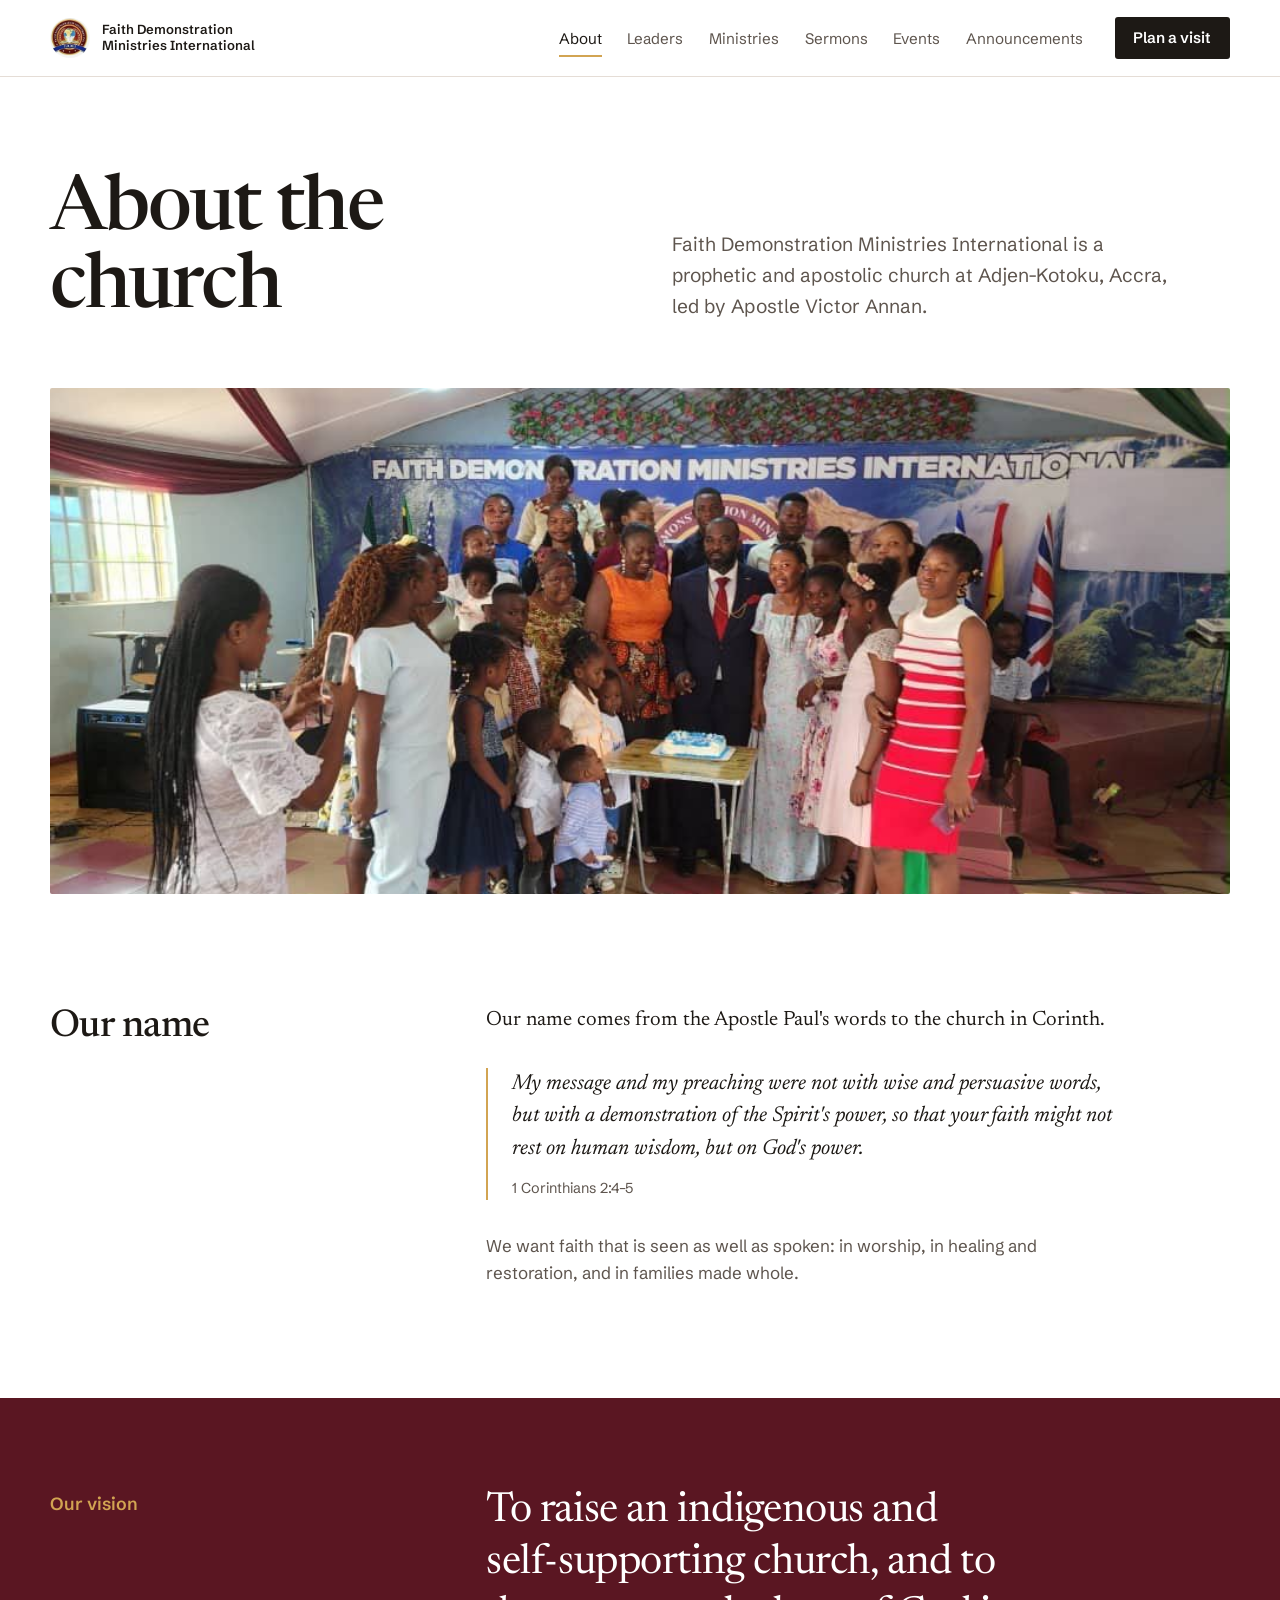
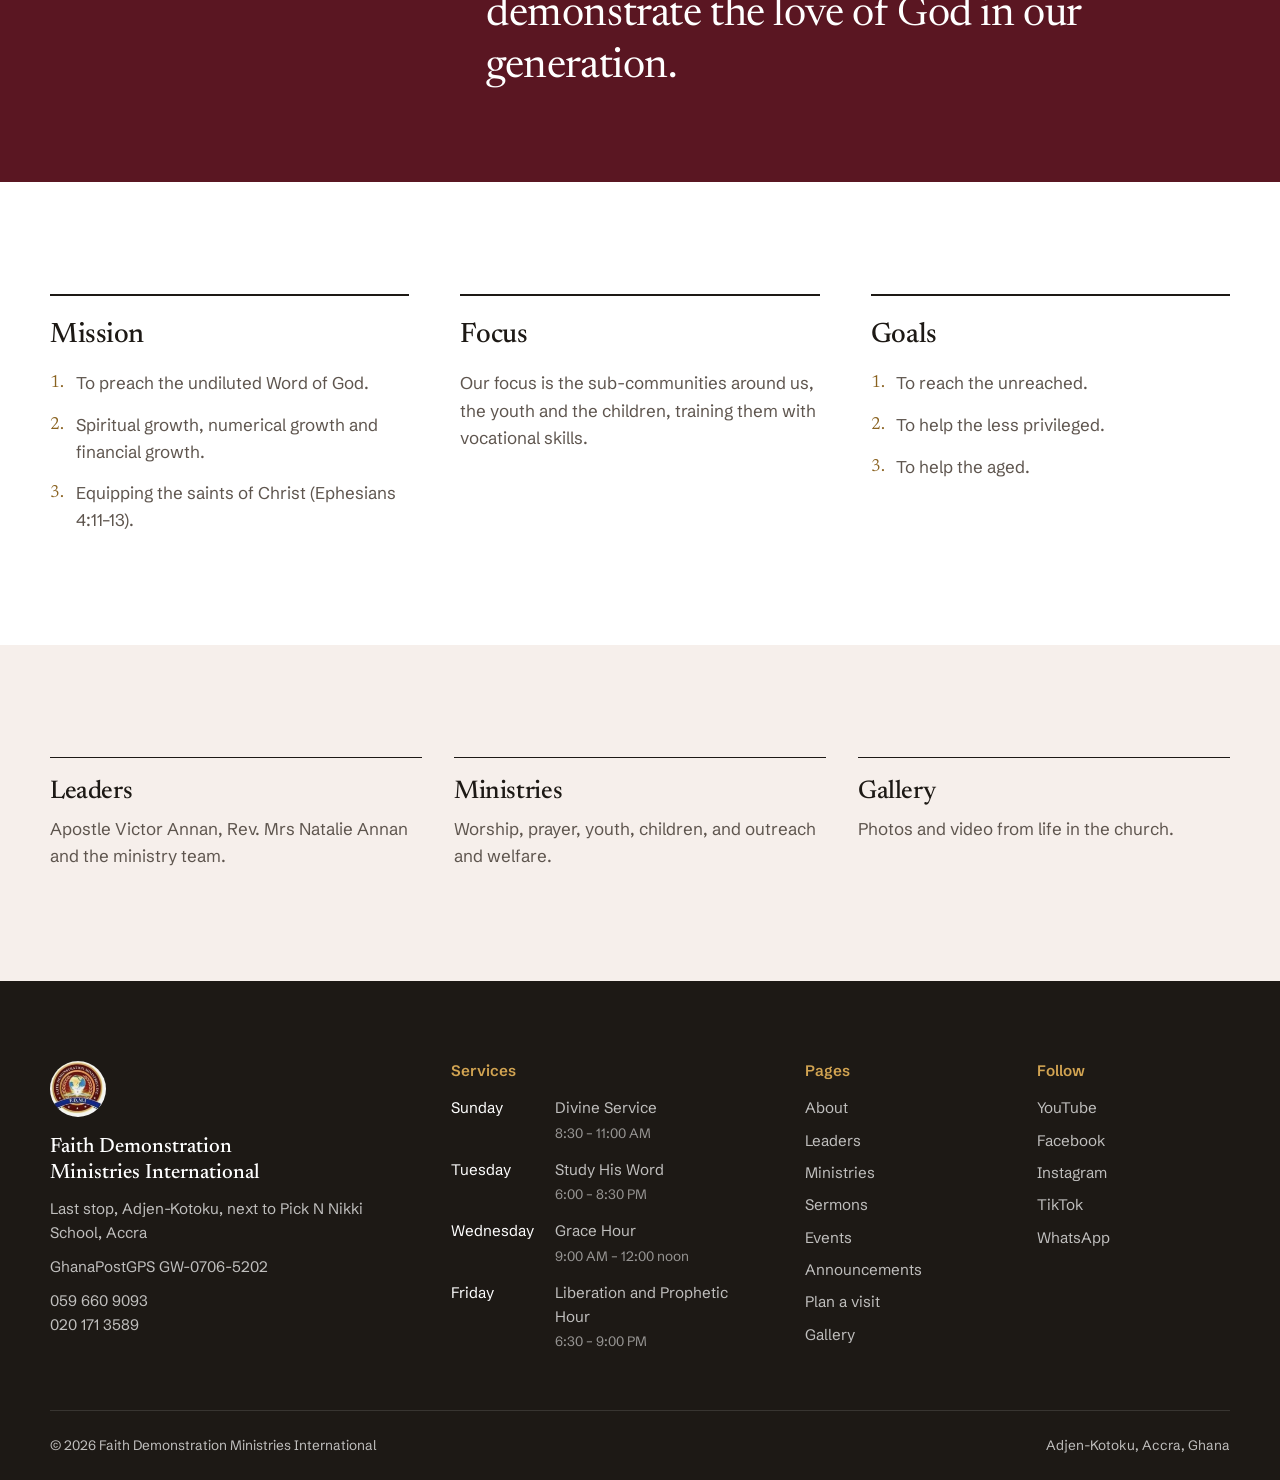
==== commit b315a060: "Use the church's GhanaPostGPS address for the map and directions GW-0706-5202 (Adzen, Ga West): map " ====
--- a/about.html
+++ b/about.html
@@ -126,6 +126,7 @@
       <img src="assets/fdmi-crest.jpg" alt="" width="56" height="56">
       <p class="footer-name">Faith Demonstration Ministries International</p>
       <p>Last stop, Adjen-Kotoku, next to Pick N Nikki School, Accra</p>
+      <p>GhanaPostGPS <a href="https://ghanapostgps.com/map/?gps=GW07065202">GW-0706-5202</a></p>
       <p><a href="tel:+233596609093">059 660 9093</a><br><a href="tel:+233201713589">020 171 3589</a></p>
     </div>
     <div>
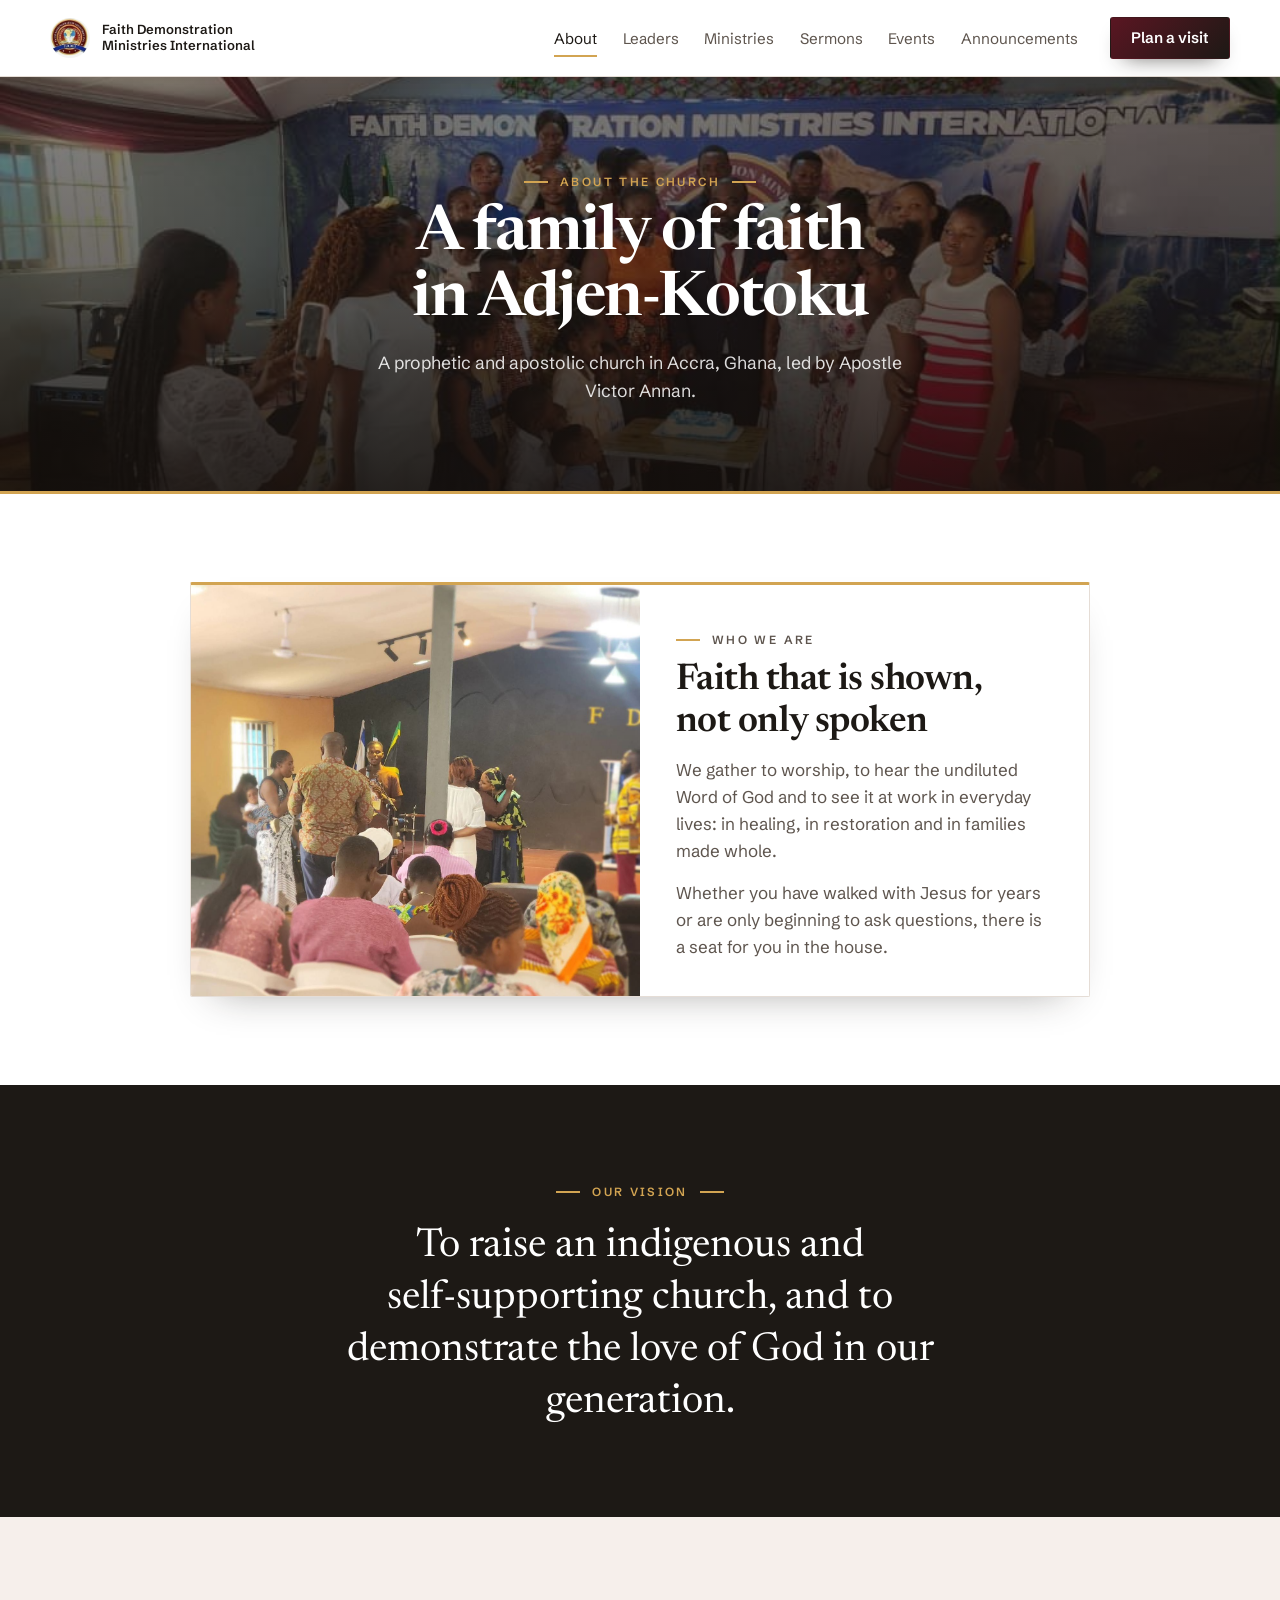
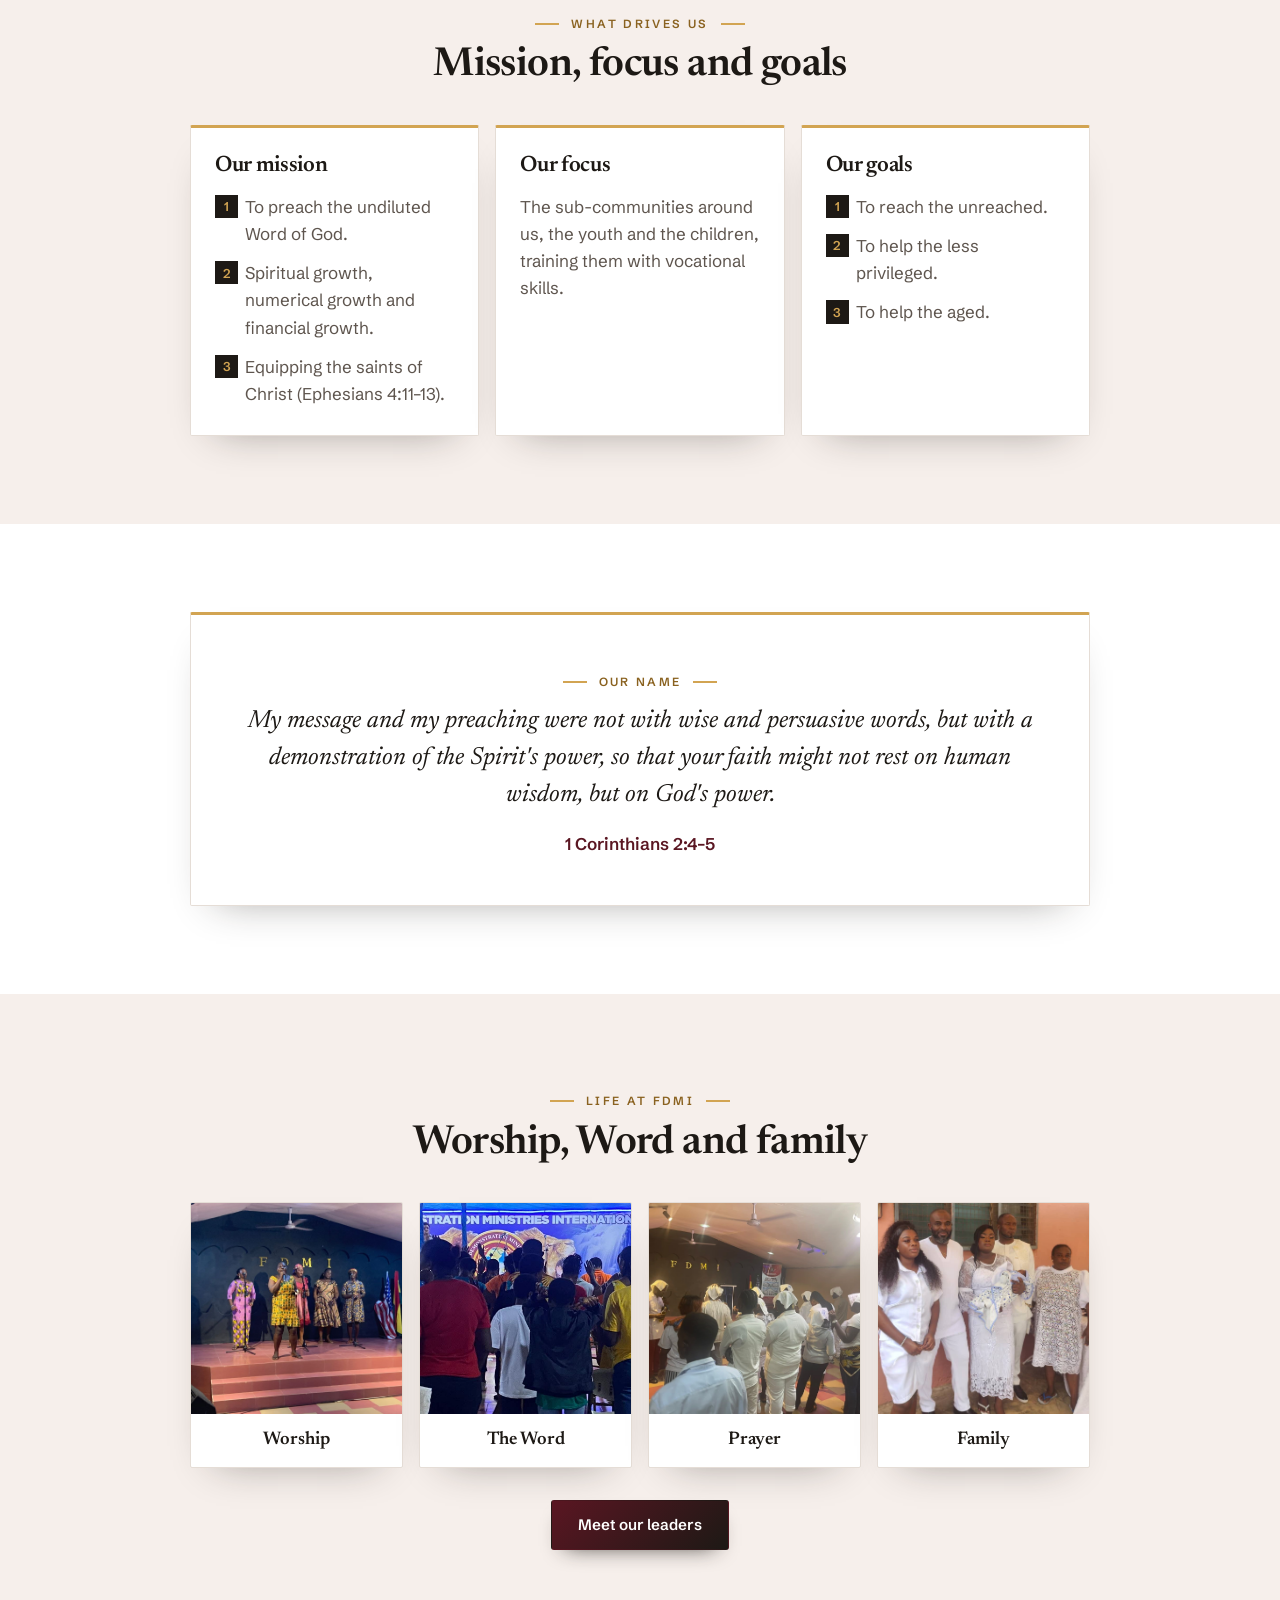
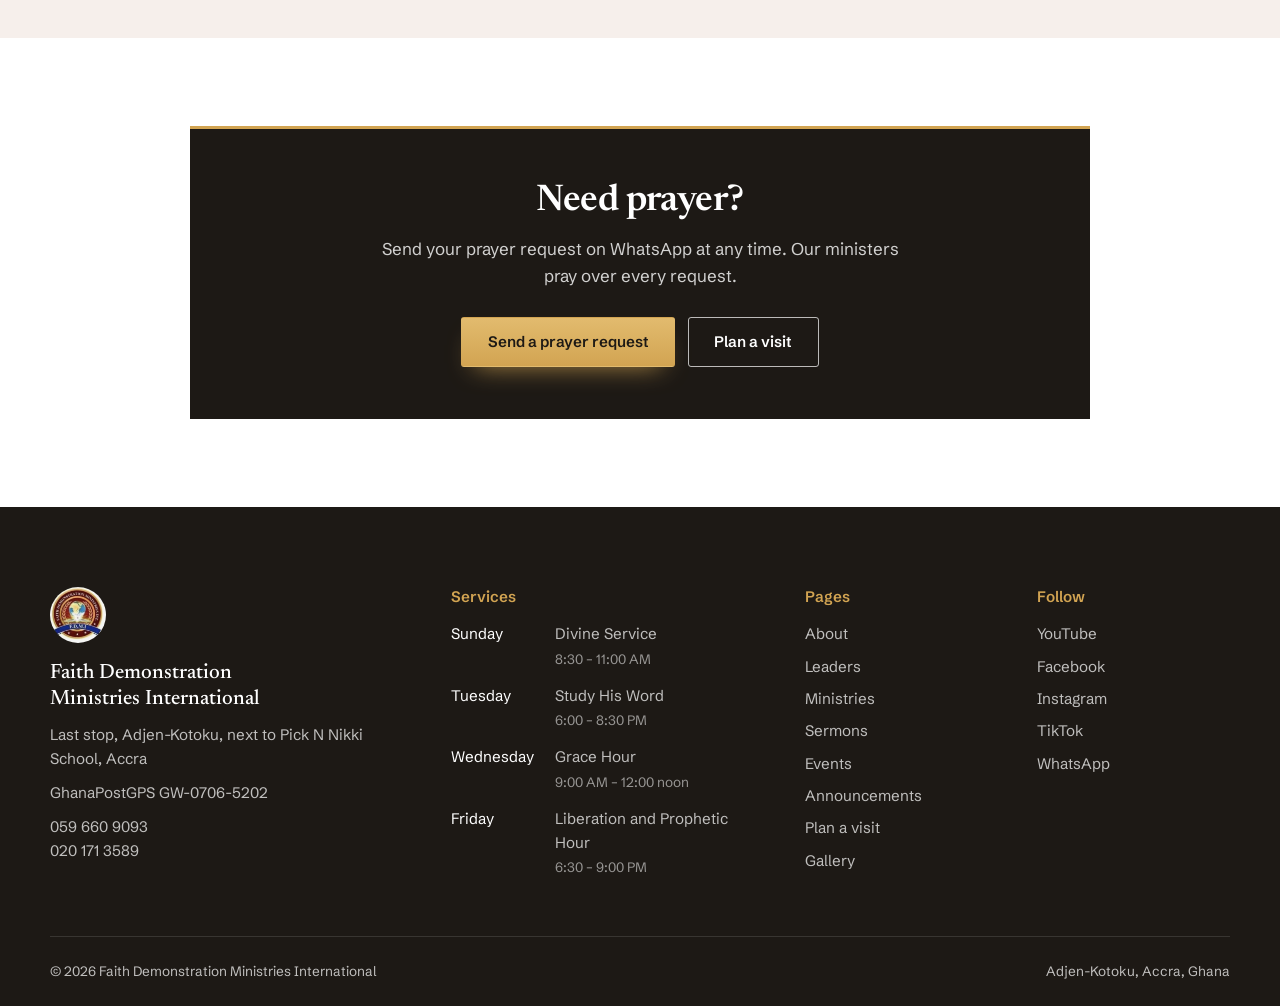
==== commit e154834d: "Rebuild inner pages in the boxed layout with framed photos Every page gets a photo banner, centred h" ====
--- a/about.html
+++ b/about.html
@@ -3,30 +3,190 @@
 <head>
 <meta charset="utf-8">
 <meta name="viewport" content="width=device-width, initial-scale=1, viewport-fit=cover">
-<title>About the church | Faith Demonstration Ministries International</title>
+<title>About FDMI | Vision, Mission and Goals</title>
 <meta name="description" content="Our vision is to raise an indigenous and self-supporting church and to demonstrate the love of God in our generation. Read FDMI's mission, focus and goals.">
+<meta name="robots" content="index, follow, max-image-preview:large, max-snippet:-1">
+<meta name="author" content="Faith Demonstration Ministries International">
 <meta name="theme-color" content="#1d1915">
 <link rel="canonical" href="https://fdmi-church.vercel.app/about.html">
+<meta name="geo.region" content="GH-AA">
+<meta name="geo.placename" content="Adzen (Adjen-Kotoku), Ga West, Accra">
+<meta name="geo.position" content="5.74170883;-0.35696792">
+<meta name="ICBM" content="5.74170883, -0.35696792">
 <meta property="og:type" content="website">
 <meta property="og:site_name" content="Faith Demonstration Ministries International">
 <meta property="og:locale" content="en_GH">
 <meta property="og:url" content="https://fdmi-church.vercel.app/about.html">
-<meta property="og:title" content="About the church | Faith Demonstration Ministries International">
+<meta property="og:title" content="About FDMI | Vision, Mission and Goals">
 <meta property="og:description" content="Our vision is to raise an indigenous and self-supporting church and to demonstrate the love of God in our generation. Read FDMI's mission, focus and goals.">
-<meta property="og:image" content="https://fdmi-church.vercel.app/assets/og-card.jpg">
+<meta property="og:image" content="https://fdmi-church.vercel.app/assets/og/about.jpg">
+<meta property="og:image:secure_url" content="https://fdmi-church.vercel.app/assets/og/about.jpg">
+<meta property="og:image:type" content="image/jpeg">
 <meta property="og:image:width" content="1200">
 <meta property="og:image:height" content="630">
-<meta property="og:image:alt" content="Faith Demonstration Ministries International, Adjen-Kotoku, Accra">
+<meta property="og:image:alt" content="About the church, Faith Demonstration Ministries International, Adjen-Kotoku, Accra">
+<meta property="place:location:latitude" content="5.74170883">
+<meta property="place:location:longitude" content="-0.35696792">
 <meta name="twitter:card" content="summary_large_image">
-<meta name="twitter:title" content="About the church | Faith Demonstration Ministries International">
+<meta name="twitter:title" content="About FDMI | Vision, Mission and Goals">
 <meta name="twitter:description" content="Our vision is to raise an indigenous and self-supporting church and to demonstrate the love of God in our generation. Read FDMI's mission, focus and goals.">
-<meta name="twitter:image" content="https://fdmi-church.vercel.app/assets/og-card.jpg">
+<meta name="twitter:image" content="https://fdmi-church.vercel.app/assets/og/about.jpg">
+<meta name="twitter:image:alt" content="About the church, Faith Demonstration Ministries International">
 <link rel="icon" href="assets/fdmi-crest.jpg">
 <link rel="apple-touch-icon" href="assets/fdmi-crest.jpg">
 <link rel="preconnect" href="https://fonts.googleapis.com">
 <link rel="preconnect" href="https://fonts.gstatic.com" crossorigin>
 <link href="https://fonts.googleapis.com/css2?family=Newsreader:ital,opsz,wght@0,6..72,400;0,6..72,500;0,6..72,600;1,6..72,400&family=Schibsted+Grotesk:wght@400;500;600&display=swap" rel="stylesheet">
 <link rel="stylesheet" href="styles.css">
+<script type="application/ld+json">
+{
+ "@context": "https://schema.org",
+ "@graph": [
+  {
+   "@type": [
+    "Church",
+    "PlaceOfWorship"
+   ],
+   "@id": "https://fdmi-church.vercel.app/#church",
+   "name": "Faith Demonstration Ministries International",
+   "alternateName": "FDMI",
+   "description": "A prophetic and apostolic church in Adzen (Adjen-Kotoku), Ga West, Accra, Ghana, led by Apostle Victor Annan.",
+   "url": "https://fdmi-church.vercel.app/",
+   "logo": "https://fdmi-church.vercel.app/assets/fdmi-crest.jpg",
+   "image": [
+    "https://fdmi-church.vercel.app/assets/photos/worship-team.jpg",
+    "https://fdmi-church.vercel.app/assets/photos/church-family.jpg"
+   ],
+   "telephone": "+233596609093",
+   "contactPoint": [
+    {
+     "@type": "ContactPoint",
+     "telephone": "+233596609093",
+     "contactType": "customer service",
+     "areaServed": "GH",
+     "availableLanguage": [
+      "en"
+     ]
+    },
+    {
+     "@type": "ContactPoint",
+     "telephone": "+233201713589",
+     "contactType": "customer service",
+     "areaServed": "GH",
+     "availableLanguage": [
+      "en"
+     ]
+    }
+   ],
+   "address": {
+    "@type": "PostalAddress",
+    "streetAddress": "Last stop, Adjen-Kotoku, next to Pick N Nikki School",
+    "addressLocality": "Adzen, Ga West",
+    "addressRegion": "Greater Accra",
+    "postalCode": "GW-0706-5202",
+    "addressCountry": "GH"
+   },
+   "geo": {
+    "@type": "GeoCoordinates",
+    "latitude": 5.74170883,
+    "longitude": -0.35696792
+   },
+   "hasMap": "https://www.google.com/maps?q=5.74170883,-0.35696792",
+   "openingHoursSpecification": [
+    {
+     "@type": "OpeningHoursSpecification",
+     "dayOfWeek": "https://schema.org/Sunday",
+     "opens": "08:30",
+     "closes": "11:00",
+     "description": "Divine Service"
+    },
+    {
+     "@type": "OpeningHoursSpecification",
+     "dayOfWeek": "https://schema.org/Tuesday",
+     "opens": "18:00",
+     "closes": "20:30",
+     "description": "Study His Word"
+    },
+    {
+     "@type": "OpeningHoursSpecification",
+     "dayOfWeek": "https://schema.org/Wednesday",
+     "opens": "09:00",
+     "closes": "12:00",
+     "description": "Grace Hour"
+    },
+    {
+     "@type": "OpeningHoursSpecification",
+     "dayOfWeek": "https://schema.org/Friday",
+     "opens": "18:30",
+     "closes": "21:00",
+     "description": "Liberation and Prophetic Hour"
+    }
+   ],
+   "member": [
+    {
+     "@type": "Person",
+     "name": "Apostle Victor Annan",
+     "jobTitle": "Head of the ministry"
+    },
+    {
+     "@type": "Person",
+     "name": "Rev. Mrs Natalie Annan",
+     "jobTitle": "Minister"
+    }
+   ],
+   "sameAs": [
+    "https://www.instagram.com/apostlevictorannan",
+    "https://www.tiktok.com/@apostlevictorannan",
+    "https://ghanapostgps.com/map/?gps=GW07065202"
+   ],
+   "slogan": "To raise an indigenous and self-supporting church, and to demonstrate the love of God in our generation."
+  },
+  {
+   "@type": "WebSite",
+   "@id": "https://fdmi-church.vercel.app/#website",
+   "url": "https://fdmi-church.vercel.app/",
+   "name": "Faith Demonstration Ministries International",
+   "alternateName": "FDMI",
+   "inLanguage": "en-GH",
+   "publisher": {
+    "@id": "https://fdmi-church.vercel.app/#church"
+   }
+  },
+  {
+   "@type": "WebPage",
+   "@id": "https://fdmi-church.vercel.app/about.html#webpage",
+   "url": "https://fdmi-church.vercel.app/about.html",
+   "name": "About FDMI | Vision, Mission and Goals",
+   "description": "Our vision is to raise an indigenous and self-supporting church and to demonstrate the love of God in our generation. Read FDMI's mission, focus and goals.",
+   "isPartOf": {
+    "@id": "https://fdmi-church.vercel.app/#website"
+   },
+   "about": {
+    "@id": "https://fdmi-church.vercel.app/#church"
+   },
+   "primaryImageOfPage": "https://fdmi-church.vercel.app/assets/og/about.jpg",
+   "inLanguage": "en-GH"
+  },
+  {
+   "@type": "BreadcrumbList",
+   "itemListElement": [
+    {
+     "@type": "ListItem",
+     "position": 1,
+     "name": "Home",
+     "item": "https://fdmi-church.vercel.app/"
+    },
+    {
+     "@type": "ListItem",
+     "position": 2,
+     "name": "About",
+     "item": "https://fdmi-church.vercel.app/about.html"
+    }
+   ]
+  }
+ ]
+}
+</script>
 </head>
 <body class="page-about">
 <a class="skip" href="#main">Skip to content</a>
@@ -51,72 +211,103 @@
   </div>
 </header>
 <main id="main">
-<section class="page-head">
-  <div class="container page-head-grid">
-    <h1>About the church</h1>
-    <p class="page-head-intro">Faith Demonstration Ministries International is a prophetic and apostolic church at Adjen-Kotoku, Accra, led by Apostle Victor Annan.</p>
-  </div>
-</section>
-
-<div class="container">
-  <figure class="wide-photo">
-    <img src="assets/photos/church-family.jpg" alt="The FDMI family gathered in front of the church banner" loading="lazy">
-  </figure>
-</div>
-
-<section class="section">
-  <div class="container prose-grid">
-    <h2>Our name</h2>
-    <div class="prose">
-      <p class="lead">Our name comes from the Apostle Paul's words to the church in Corinth.</p>
-      <blockquote class="scripture">
-        <p>My message and my preaching were not with wise and persuasive words, but with a demonstration of the Spirit's power, so that your faith might not rest on human wisdom, but on God's power.</p>
-        <cite>1 Corinthians 2:4–5</cite>
-      </blockquote>
-      <p>We want faith that is seen as well as spoken: in worship, in healing and restoration, and in families made whole.</p>
-    </div>
-  </div>
-</section>
-
-<section class="vision">
-  <div class="container prose-grid">
-    <h2>Our vision</h2>
-    <p class="vision-text">To raise an indigenous and self&#8209;supporting church, and to demonstrate the love of God in our generation.</p>
-  </div>
-</section>
-
-<section class="section">
-  <div class="container">
-    <div class="columns-3">
-      <div class="col">
-        <h2>Mission</h2>
-        <ol class="plain-list">
+<section class="page-hero">
+  <img class="page-hero-img" src="assets/photos/church-family.jpg" alt="" style="object-position:50% 30%" fetchpriority="high">
+  <div class="narrow page-hero-body">
+    <p class="kicker kicker-light">About the church</p>
+    <h1>A family of faith in Adjen-Kotoku</h1>
+    <p>A prophetic and apostolic church in Accra, Ghana, led by Apostle Victor Annan.</p>
+  </div>
+</section>
+
+<section class="h-sec">
+  <div class="narrow">
+    <article class="card split-card">
+      <div class="split-card-img"><img src="assets/photos/sunday-service.jpg" alt="Ministry during a Sunday service at FDMI" loading="lazy" style="object-position:35% 50%"></div>
+      <div class="card-body">
+        <p class="kicker kicker-left">Who we are</p>
+        <h2>Faith that is shown, not only spoken</h2>
+        <p>We gather to worship, to hear the undiluted Word of God and to see it at work in everyday lives: in healing, in restoration and in families made whole.</p>
+        <p>Whether you have walked with Jesus for years or are only beginning to ask questions, there is a seat for you in the house.</p>
+      </div>
+    </article>
+  </div>
+</section>
+
+<section class="h-sec h-dark">
+  <div class="narrow center">
+    <p class="kicker kicker-light">Our vision</p>
+    <p class="vision-statement">To raise an indigenous and self&#8209;supporting church, and to demonstrate the love of God in our generation.</p>
+  </div>
+</section>
+
+<section class="h-sec h-tint">
+  <div class="narrow">
+    <header class="head-c">
+      <p class="kicker">What drives us</p>
+      <h2>Mission, focus and goals</h2>
+    </header>
+    <div class="three-cards">
+      <article class="card text-card">
+        <h3>Our mission</h3>
+        <ol class="num-list">
           <li>To preach the undiluted Word of God.</li>
           <li>Spiritual growth, numerical growth and financial growth.</li>
           <li>Equipping the saints of Christ (Ephesians 4:11–13).</li>
         </ol>
-      </div>
-      <div class="col">
-        <h2>Focus</h2>
-        <p>Our focus is the sub-communities around us, the youth and the children, training them with vocational skills.</p>
-      </div>
-      <div class="col">
-        <h2>Goals</h2>
-        <ol class="plain-list">
+      </article>
+      <article class="card text-card">
+        <h3>Our focus</h3>
+        <p>The sub-communities around us, the youth and the children, training them with vocational skills.</p>
+      </article>
+      <article class="card text-card">
+        <h3>Our goals</h3>
+        <ol class="num-list">
           <li>To reach the unreached.</li>
           <li>To help the less privileged.</li>
           <li>To help the aged.</li>
         </ol>
+      </article>
+    </div>
+  </div>
+</section>
+
+<section class="h-sec">
+  <div class="narrow">
+    <figure class="card quote-card">
+      <p class="kicker">Our name</p>
+      <blockquote>My message and my preaching were not with wise and persuasive words, but with a demonstration of the Spirit's power, so that your faith might not rest on human wisdom, but on God's power.</blockquote>
+      <figcaption>1 Corinthians 2:4–5</figcaption>
+    </figure>
+  </div>
+</section>
+
+<section class="h-sec h-tint">
+  <div class="narrow">
+    <header class="head-c">
+      <p class="kicker">Life at FDMI</p>
+      <h2>Worship, Word and family</h2>
+    </header>
+    <div class="img-cards">
+      <a class="card img-card" href="ministries.html#worship"><img src="assets/photos/worship-team.jpg" alt="" loading="lazy" style="object-position:50% 45%"><span>Worship</span></a>
+      <a class="card img-card" href="sermons.html"><img src="assets/photos/hands-raised.jpg" alt="" loading="lazy"><span>The Word</span></a>
+      <a class="card img-card" href="ministries.html#prayer"><img src="assets/photos/white-service-4.jpg" alt="" loading="lazy"><span>Prayer</span></a>
+      <a class="card img-card" href="ministries.html#children"><img src="assets/photos/child-dedication.jpg" alt="" loading="lazy" style="object-position:50% 25%"><span>Family</span></a>
+    </div>
+    <div class="h-actions"><a class="btn btn-dark" href="leaders.html">Meet our leaders</a></div>
+  </div>
+</section>
+
+<section class="h-sec">
+  <div class="narrow">
+    <div class="cta-box">
+      <h2>Need prayer?</h2>
+      <p>Send your prayer request on WhatsApp at any time. Our ministers pray over every request.</p>
+      <div class="cta-actions">
+        <a class="btn btn-gold" href="https://wa.me/233596609093?text=Hello%2C%20I%20would%20like%20to%20send%20a%20prayer%20request.">Send a prayer request</a>
+        <a class="btn btn-ghost" href="visit.html">Plan a visit</a>
       </div>
     </div>
-  </div>
-</section>
-
-<section class="section section-tint">
-  <div class="container link-grid">
-    <a href="leaders.html"><h2>Leaders</h2><p>Apostle Victor Annan, Rev. Mrs Natalie Annan and the ministry team.</p></a>
-    <a href="ministries.html"><h2>Ministries</h2><p>Worship, prayer, youth, children, and outreach and welfare.</p></a>
-    <a href="gallery.html"><h2>Gallery</h2><p>Photos and video from life in the church.</p></a>
   </div>
 </section>
 </main>
--- a/styles.css
+++ b/styles.css
@@ -37,13 +37,18 @@
 .skip:focus { top: 1rem; }
 
 /* ---------- Buttons and links ---------- */
-.btn { display: inline-flex; align-items: center; justify-content: center; min-height: 48px; padding: .8rem 1.35rem; border-radius: 3px; border: 1px solid transparent; font: 600 .95rem/1.2 var(--sans); text-decoration: none; transition: background-color .15s, color .15s, border-color .15s; }
-.btn-dark { background: var(--ink); color: #fff; }
-.btn-dark:hover { background: #3a332d; }
-.btn-gold { background: var(--gold); color: var(--ink); }
+.btn { display: inline-flex; align-items: center; justify-content: center; gap: .5rem; min-height: 50px; padding: .85rem 1.6rem; border-radius: 3px; border: 1px solid transparent; font: 600 .95rem/1.2 var(--sans); text-decoration: none; transition: background-color .15s, color .15s, border-color .15s; }
+.btn-dark { background: linear-gradient(135deg, var(--wine) 0%, var(--ink) 100%); color: #fff; box-shadow: 0 10px 22px -14px rgba(29, 25, 21, .9); }
+.btn-dark:hover { background: var(--ink); }
+.btn-gold { background: linear-gradient(180deg, #e2bb6e 0%, var(--gold) 100%); color: var(--ink); box-shadow: 0 12px 26px -14px rgba(210, 164, 82, .9); }
 .btn-gold:hover { background: #e0b66a; }
 .btn-line { border-color: var(--ink); color: var(--ink); }
 .btn-line:hover { background: var(--ink); color: #fff; }
+.btn-ghost { border-color: rgba(255, 255, 255, .7); color: #fff; }
+.btn-ghost:hover { background: #fff; color: var(--ink); }
+.btn-lg { min-height: 54px; padding: .95rem 1.8rem; font-size: 1rem; }
+.btn-sm { min-height: 40px; padding: .55rem 1.05rem; font-size: .88rem; }
+.feature-band .btn-gold { margin-top: .5rem; }
 .text-link { display: inline-block; font-weight: 600; text-decoration: none; border-bottom: 1px solid currentColor; padding-bottom: 1px; }
 .text-link:hover { color: var(--gold-ink); }
 .text-link-light { color: #fff; }
@@ -51,7 +56,7 @@
 .actions { display: flex; flex-wrap: wrap; align-items: center; gap: 1rem 1.75rem; }
 
 /* ---------- Header ---------- */
-.site-header { position: sticky; top: 0; z-index: 50; background: rgba(255, 255, 255, .97); border-bottom: 1px solid var(--line); }
+.site-header { position: sticky; top: 0; z-index: 50; background: #fff; border-bottom: 1px solid var(--line); box-shadow: 0 6px 18px -14px rgba(29, 25, 21, .35); }
 .header-inner { height: var(--header-h); display: flex; align-items: center; gap: 2rem; }
 .logo { display: flex; align-items: center; gap: .75rem; text-decoration: none; flex-shrink: 0; }
 .logo img { width: 40px; height: 40px; border-radius: 50%; }
@@ -61,16 +66,22 @@
 .site-nav ul a { text-decoration: none; font-size: .95rem; color: var(--ink-soft); padding-block: .4rem; border-bottom: 2px solid transparent; }
 .site-nav ul a:hover { color: var(--ink); }
 .site-nav ul a[aria-current="page"] { color: var(--ink); border-bottom-color: var(--gold); }
-.nav-visit { min-height: 42px; padding: .6rem 1.1rem; }
+.nav-visit { min-height: 42px; padding: .55rem 1.25rem; }
 .menu-toggle { display: none; }
 
-/* ---------- Hero ---------- */
-.hero { position: relative; min-height: min(86vh, 780px); display: flex; align-items: flex-end; color: #fff; background: var(--ink); overflow: hidden; }
-.hero-img { position: absolute; inset: 0; width: 100%; height: 100%; object-fit: cover; object-position: 35% 100%; }
-.hero::after { content: ""; position: absolute; inset: 0; background: linear-gradient(0deg, rgba(20, 15, 12, .92) 0%, rgba(20, 15, 12, .55) 45%, rgba(20, 15, 12, .15) 100%); }
-.hero-content { position: relative; z-index: 1; padding-block: 4.5rem; }
-.hero h1 { max-width: 19ch; }
-.hero-content > p { max-width: 34rem; margin: 1.25rem 0 2rem; font-size: 1.2rem; color: rgba(255, 255, 255, .86); }
+/* ---------- Hero (its own full-screen section) ---------- */
+.hero { position: relative; min-height: calc(100svh - var(--header-h)); display: grid; place-items: center; text-align: center; color: #fff; background: var(--ink); overflow: hidden; isolation: isolate; }
+.hero-img { position: absolute; inset: 0; z-index: -2; width: 100%; height: 100%; object-fit: cover; object-position: 50% 40%; }
+.hero::before { content: ""; position: absolute; inset: 0; z-index: -1; background:
+  radial-gradient(ellipse 70% 60% at 50% 55%, rgba(20, 15, 12, .55) 0%, rgba(20, 15, 12, .78) 100%),
+  linear-gradient(0deg, rgba(20, 15, 12, .85) 0%, rgba(20, 15, 12, 0) 35%); }
+.hero-content { display: flex; flex-direction: column; align-items: center; padding-block: 5rem 7rem; }
+.hero-crest { width: 76px; height: 76px; border-radius: 50%; box-shadow: 0 0 0 1px rgba(210, 164, 82, .6), 0 0 0 6px rgba(255, 255, 255, .06); margin-bottom: 1.6rem; }
+.hero-place { font-size: .95rem; color: var(--gold); margin-bottom: 1rem; }
+.hero h1 { font-size: clamp(2.7rem, 7vw, 5.6rem); line-height: 1; max-width: none; }
+.hero-sub { max-width: 32rem; margin: 1.5rem auto 2.4rem; font: italic 400 clamp(1.15rem, 2vw, 1.4rem)/1.45 var(--serif); color: rgba(255, 255, 255, .88); }
+.hero-actions { display: flex; flex-wrap: wrap; justify-content: center; gap: .9rem; }
+.hero-foot { position: absolute; left: 0; right: 0; bottom: 0; padding: 1.1rem var(--gutter); border-top: 1px solid rgba(255, 255, 255, .14); font-size: .92rem; color: rgba(255, 255, 255, .75); text-align: center; }
 
 /* ---------- Service times ---------- */
 .times { list-style: none; }
@@ -259,6 +270,344 @@
 .footer-times small { font-size: .85rem; opacity: .75; }
 .footer-base { display: flex; justify-content: space-between; flex-wrap: wrap; gap: .5rem 2rem; margin-top: 3.5rem; padding-block: 1.5rem; border-top: 1px solid rgba(255, 255, 255, .12); font-size: .85rem; }
 
+
+/* ---------- Home: one section per page ---------- */
+.sec-head h2 a, .feature-band-text h2 a { text-decoration: none; }
+.sec-head h2 a:hover { color: var(--gold-ink); }
+.feature-band-text h2 a:hover { color: var(--gold); }
+.home-sec .split { align-items: center; }
+a.split-photo { display: block; }
+a.split-photo:hover img, .band-photo:hover img, .mosaic a:hover img { opacity: .9; }
+.split-photo-left { grid-template-columns: 6fr 5fr; }
+.band-photo { display: block; }
+.band-photo img { width: 100%; height: clamp(420px, 46vw, 600px); object-fit: cover; transition: opacity .2s; }
+.faces { list-style: none; display: flex; }
+.faces li + li { margin-left: -10px; }
+.faces img { width: 52px; height: 52px; border-radius: 50%; object-fit: cover; object-position: top; border: 2px solid var(--ink); }
+.mini-times { list-style: none; border-top: 1px solid var(--line); }
+.mini-times li { padding: .7rem 0; border-bottom: 1px solid var(--line); color: var(--ink-soft); }
+.mini-times span { display: inline-block; width: 6.5rem; color: var(--ink); font-weight: 600; }
+.notice-cols { display: grid; grid-template-columns: repeat(3, 1fr); gap: clamp(1.5rem, 3vw, 2.5rem); }
+.notice-col { display: block; text-decoration: none; }
+.notice-col .notice-date { color: var(--gold-ink); font-weight: 600; font-size: .9rem; }
+.notice-col h3 { font-size: 1.45rem; margin: .4rem 0 .6rem; }
+.notice-col p:last-child { color: var(--ink-soft); }
+.notice-col:hover h3 { color: var(--gold-ink); }
+.mosaic { display: grid; grid-template-columns: 2fr 1fr 1fr; grid-template-rows: repeat(2, clamp(170px, 19vw, 250px)); gap: 1rem; }
+.mosaic a { display: block; overflow: hidden; border-radius: 2px; }
+.mosaic img { width: 100%; height: 100%; object-fit: cover; transition: opacity .2s; }
+.mosaic-1 { grid-row: span 2; }
+.mosaic-4 img { object-position: 50% 20%; }
+.visit-teaser { align-items: center; }
+.visit-teaser .map { margin: 0; }
+.visit-teaser .map iframe { height: 340px; }
+
+
+/* ---------- Home: service times grid ---------- */
+.week-grid { list-style: none; display: grid; grid-template-columns: repeat(4, 1fr); gap: 1.25rem; }
+.week-grid li { display: flex; flex-direction: column; gap: .35rem; padding: 1.5rem 1.4rem 1.6rem; background: var(--tint); border-top: 3px solid var(--line); border-radius: 2px; }
+.week-grid .t-day { font: italic 400 1.25rem var(--serif); color: var(--gold-ink); }
+.week-grid .t-name { font-weight: 600; font-size: 1.05rem; }
+.week-grid .t-time { color: var(--ink-soft); }
+.week-grid li.is-today { background: var(--ink); color: #fff; border-top-color: var(--gold); }
+.week-grid li.is-today .t-day { color: var(--gold); }
+.week-grid li.is-today .t-day::after { color: #fff; }
+.week-grid li.is-today .t-time { color: rgba(255, 255, 255, .75); }
+
+/* ---------- Photos that fill their space ---------- */
+.split-fill { align-items: stretch; }
+.split-fill .split-text { align-self: center; padding-block: 1rem; }
+.split-fill .split-text .btn { margin-top: 1.75rem; }
+.fill-photo { display: block; min-height: 420px; border-radius: 2px; overflow: hidden; }
+.fill-photo img { width: 100%; height: 100%; object-fit: cover; transition: transform .5s ease; }
+.fill-photo:hover img { transform: scale(1.02); }
+.facts { display: grid; gap: .55rem; margin: 1.25rem 0 0; }
+.facts div { display: grid; grid-template-columns: 8.5rem 1fr; gap: 1rem; }
+.facts dt { color: var(--ink-soft); }
+.facts dd a { font-weight: 600; }
+.visit-teaser .map { min-height: 380px; }
+.visit-teaser .map iframe { height: 100%; min-height: 380px; }
+.sec-foot { display: none; }
+.notice-more { display: inline-block; margin-top: 1rem; font-weight: 600; font-size: .92rem; border-bottom: 1px solid currentColor; }
+.notice-col { background: var(--paper); padding: 1.6rem 1.5rem 1.7rem; border-top: 3px solid var(--gold); border-radius: 2px; }
+.event-full .event-flyer { align-self: stretch; }
+.event-full .event-flyer img { width: 100%; height: 100%; max-height: 620px; object-fit: cover; object-position: top; }
+
+
+/* ======================================================================
+   Home page: centred headings, cards and pill buttons
+   ====================================================================== */
+.btn-outline { border: 2px solid var(--ink); color: var(--ink); background: #fff; }
+.btn-outline:hover { background: var(--ink); color: #fff; }
+.btn-white { background: #fff; color: var(--ink); }
+.btn-white:hover { background: var(--gold); }
+.btn-block { display: flex; width: 100%; }
+.btn-block + .btn-block { margin-top: .75rem; }
+
+.kicker { display: inline-flex; align-items: center; gap: .75rem; font: 600 .74rem/1 var(--sans); letter-spacing: .2em; text-transform: uppercase; color: var(--gold-ink); margin-bottom: .9rem; }
+.kicker::before, .kicker::after { content: ""; width: 24px; height: 2px; background: var(--gold); }
+.kicker-left::after { display: none; }
+.kicker-light { color: var(--gold); }
+
+.h-sec { padding-block: clamp(3.5rem, 7vw, 5.5rem); }
+.h-tint { background: var(--tint); }
+.narrow { width: min(900px, 100% - 2 * var(--gutter)); margin-inline: auto; }
+.head-c { text-align: center; max-width: 40rem; margin: 0 auto 2.25rem; }
+.head-c h2 { font-weight: 600; font-size: clamp(1.75rem, 3.6vw, 2.5rem); }
+.head-sub { color: var(--ink-soft); margin-top: .7rem; }
+.h-actions { text-align: center; margin-top: 2rem; }
+
+.card { display: block; background: #fff; border: 1px solid var(--line); border-radius: 2px; overflow: hidden; box-shadow: 0 18px 40px -26px rgba(29, 25, 21, .45); text-decoration: none; color: inherit; }
+.card-body { padding: clamp(1.5rem, 4vw, 2.25rem); }
+.leader-card, .event-card, .find-card, .quote-card, .list-card, .table-card { border-top: 3px solid var(--gold); }
+.sermon-card { border-top: 3px solid var(--gold); }
+.card-body h2 { font-weight: 600; font-size: clamp(1.7rem, 3.4vw, 2.3rem); margin-bottom: .8rem; }
+.card-body > p { color: var(--ink-soft); }
+.card-body > .btn { margin-top: 1.5rem; }
+.card-dark { background: var(--ink); color: #fff; }
+.card-dark > p { color: rgba(255, 255, 255, .8); }
+.narrow > .card + .card { margin-top: 1.5rem; }
+
+/* What we're about */
+.img-cards { display: grid; grid-template-columns: repeat(4, 1fr); gap: 1rem; }
+.img-card { border-radius: 2px; transition: transform .2s ease, box-shadow .2s ease; }
+.img-card img { width: 100%; aspect-ratio: 1 / 1; object-fit: cover; }
+.img-card span { display: block; padding: 1rem .75rem 1.1rem; text-align: center; font: 600 1.15rem var(--serif); }
+.img-card:hover { transform: translateY(-3px); box-shadow: 0 24px 44px -26px rgba(29, 25, 21, .55); }
+
+/* Leader and sermon cards */
+.leader-card-img img { width: 100%; aspect-ratio: 16 / 10; object-fit: cover; object-position: 50% 22%; }
+.leader-card .faces { margin-top: 1.25rem; }
+.leader-card .faces img { border-color: #fff; }
+.sermon-card-img img { width: 100%; aspect-ratio: 16 / 8; object-fit: cover; object-position: 50% 40%; }
+
+/* Service times table */
+.table-card { border-radius: 2px; }
+.times-table { width: 100%; border-collapse: collapse; }
+.times-table th, .times-table td { text-align: left; padding: 1rem 1.25rem; border-top: 1px solid var(--line); vertical-align: top; }
+.times-table thead th { border-top: 0; background: #f8f3f0; font-size: .74rem; letter-spacing: .16em; text-transform: uppercase; color: var(--gold-ink); }
+.times-table tbody th { font-weight: 600; }
+.times-table .t-time { font-weight: 600; color: var(--wine); white-space: nowrap; }
+.times-table tr.is-today { background: #fbf3e2; }
+.times-table tr.is-today th::after { content: "Today"; display: inline-block; margin-left: .5rem; padding: .1rem .5rem; border-radius: 2px; background: var(--gold); color: var(--ink); font-size: .68rem; font-weight: 600; vertical-align: 1px; }
+.table-note { text-align: center; color: var(--ink-soft); font-size: .92rem; margin: 1rem 0 1.5rem; }
+
+/* Explore */
+.explore { display: grid; grid-template-columns: repeat(3, 1fr); gap: 1rem; }
+.explore-item { display: flex; flex-direction: column; align-items: center; gap: .8rem; padding: 1.5rem 1rem; border-radius: 2px; font: 600 1.05rem var(--serif); text-align: center; transition: transform .2s ease; }
+.explore-item:hover { transform: translateY(-3px); }
+.explore-icon { display: grid; place-items: center; width: 56px; height: 56px; border-radius: 2px; color: #fff; background: linear-gradient(135deg, var(--wine), var(--ink)); box-shadow: 0 10px 20px -12px rgba(90, 22, 34, .9); }
+.explore-gold { color: var(--ink); background: linear-gradient(135deg, #e6c27a, var(--gold)); box-shadow: 0 10px 20px -12px rgba(210, 164, 82, .9); }
+.explore-icon svg { width: 26px; height: 26px; fill: none; stroke: currentColor; stroke-width: 1.7; stroke-linecap: round; stroke-linejoin: round; }
+
+/* Event card */
+.event-card { display: grid; grid-template-columns: 5fr 6fr; }
+.event-card-img { display: block; background: var(--ink); }
+.event-card-img img { width: 100%; height: 100%; object-fit: cover; object-position: top; }
+.event-card .card-body { align-self: center; }
+.event-when { font-weight: 600; color: var(--wine); margin-bottom: .8rem; }
+.event-when [data-countdown] { font-weight: 400; color: var(--ink-soft); margin-left: .35rem; }
+
+/* Announcements list */
+.list-card { border-radius: 2px; margin-bottom: 1.5rem; }
+.list-row { display: grid; grid-template-columns: 7.5rem 1fr; gap: 1rem; padding: 1.25rem 1.5rem; border-top: 1px solid var(--line); text-decoration: none; }
+.list-row:first-child { border-top: 0; }
+.list-row:hover { background: #fbf7f4; }
+.list-date { font-size: .85rem; font-weight: 600; color: var(--gold-ink); padding-top: .2rem; }
+.list-text { color: var(--ink-soft); }
+.list-text strong { display: block; font: 600 1.2rem/1.3 var(--serif); color: var(--ink); margin-bottom: .2rem; }
+
+/* Find us */
+.find-card .map { margin: 0; }
+.find-card .map iframe { height: 320px; }
+.find-card h3 { font-weight: 600; font-size: 1.6rem; margin-bottom: 1rem; }
+.find-card .facts { margin-bottom: 1.5rem; }
+.find-card .facts dt { color: var(--ink); font-weight: 600; }
+.find-card .facts dd { color: var(--ink-soft); }
+
+/* Gallery card */
+.gallery-card { position: relative; }
+.gallery-card img { width: 100%; aspect-ratio: 16 / 8; object-fit: cover; object-position: 50% 35%; }
+.gallery-card .btn { position: absolute; right: 1.25rem; bottom: 1.25rem; box-shadow: 0 10px 24px -10px rgba(0, 0, 0, .5); }
+
+/* Quote */
+.quote-card { padding: clamp(1.75rem, 5vw, 3rem); text-align: center; }
+.quote-card blockquote { font: italic 400 clamp(1.2rem, 2.6vw, 1.55rem)/1.5 var(--serif); }
+.quote-card figcaption { margin-top: 1rem; color: var(--wine); font-weight: 600; }
+
+/* Hero tweaks for this layout */
+.hero h1 span { color: var(--gold); }
+.hero .kicker { margin-bottom: 1.1rem; }
+.hero-copy { max-width: 34rem; margin: -1rem auto 2.2rem; color: rgba(255, 255, 255, .8); }
+.hero-sub { margin-bottom: 1.6rem; }
+
+@media (max-width: 760px) {
+  .img-cards { grid-template-columns: 1fr 1fr; gap: .8rem; }
+  .explore { grid-template-columns: 1fr 1fr; gap: .7rem; }
+  .explore-item { padding: 1.1rem .4rem; font-size: .92rem; }
+  .explore-icon { width: 48px; height: 48px; border-radius: 2px; }
+  .event-card { grid-template-columns: 1fr; }
+  .event-card-img img { height: auto; }
+  .leader-card-img img { aspect-ratio: 4 / 3.4; }
+  .sermon-card-img img { aspect-ratio: 4 / 3; }
+  .gallery-card img { aspect-ratio: 4 / 3; }
+  .times-table th, .times-table td { padding: .9rem .8rem; font-size: .92rem; }
+  .times-table .t-time { white-space: normal; }
+  .list-row { grid-template-columns: 1fr; gap: .25rem; padding: 1.1rem 1.2rem; }
+  .find-card .map iframe { height: 260px; }
+  .hero-content { align-items: flex-start; text-align: left; }
+  .hero-actions { justify-content: flex-start; }
+  .hero-copy, .hero-sub { margin-left: 0; margin-right: 0; }
+  .hero-crest { width: 60px; height: 60px; }
+  .hero-img { object-position: 82% 40%; }
+  .explore-item { font-size: .95rem; }
+}
+
+
+/* ======================================================================
+   Inner pages: banner, cards and framed photos
+   ====================================================================== */
+.page-hero { position: relative; isolation: isolate; min-height: clamp(320px, 46vh, 460px); display: grid; place-items: center; text-align: center; color: #fff; background: var(--ink); overflow: hidden; }
+.page-hero-img { position: absolute; inset: 0; z-index: -2; width: 100%; height: 100%; object-fit: cover; }
+.page-hero::before { content: ""; position: absolute; inset: 0; z-index: -1; background: linear-gradient(0deg, rgba(20, 15, 12, .9) 0%, rgba(20, 15, 12, .62) 55%, rgba(20, 15, 12, .5) 100%); }
+.page-hero-body { padding-block: 4rem; }
+.page-hero h1 { font-weight: 600; font-size: clamp(2.3rem, 5.5vw, 3.9rem); line-height: 1.05; }
+.page-hero-body > p:last-child { max-width: 34rem; margin: 1rem auto 0; color: rgba(255, 255, 255, .85); font-size: 1.1rem; }
+.page-hero + .h-sec, .page-hero + .section { border-top: 3px solid var(--gold); }
+
+.narrow-wide { width: min(1120px, 100% - 2 * var(--gutter)); margin-inline: auto; }
+.center { text-align: center; }
+.h-dark { background: var(--ink); color: #fff; }
+.vision-statement { font: 400 clamp(1.6rem, 3.6vw, 2.5rem)/1.3 var(--serif); max-width: 30ch; margin: .5rem auto 0; }
+
+/* Image + text card */
+.split-card { display: grid; grid-template-columns: 1fr 1fr; border-top: 3px solid var(--gold); }
+.split-card-img { position: relative; min-height: 380px; }
+.split-card-img img { position: absolute; inset: 0; width: 100%; height: 100%; object-fit: cover; }
+.split-card .card-body { align-self: center; }
+.split-card .card-body > p + p { margin-top: .9rem; }
+
+/* Text cards */
+.three-cards { display: grid; grid-template-columns: repeat(3, 1fr); gap: 1rem; }
+.text-card { padding: 1.6rem 1.5rem 1.75rem; border-top: 3px solid var(--gold); }
+.text-card h3 { font-weight: 600; font-size: 1.4rem; margin-bottom: .8rem; }
+.text-card p { color: var(--ink-soft); }
+.num-list { list-style: none; counter-reset: n; display: grid; gap: .75rem; }
+.num-list li { counter-increment: n; display: grid; grid-template-columns: 1.9rem 1fr; color: var(--ink-soft); }
+.num-list li::before { content: counter(n); display: grid; place-items: center; width: 1.45rem; height: 1.45rem; background: var(--ink); color: var(--gold); font-size: .8rem; font-weight: 600; margin-top: .12rem; }
+
+/* Leader profiles */
+.profile-card { display: grid; grid-template-columns: 340px 1fr; border-top: 3px solid var(--gold); }
+.profile-card + .profile-card { margin-top: 1.5rem; }
+.profile-flip { grid-template-columns: 1fr 340px; }
+.profile-flip .profile-img { order: 2; }
+.profile-img { background: var(--ink); }
+.profile-img img { width: 100%; height: 100%; min-height: 340px; aspect-ratio: 1; object-fit: cover; }
+.profile-card .card-body { align-self: center; }
+.member-grid { display: grid; grid-template-columns: repeat(auto-fit, minmax(210px, 260px)); justify-content: center; gap: 1.25rem; }
+.member-card { border-top: 3px solid var(--gold); }
+.member-card img { width: 100%; aspect-ratio: 1; object-fit: cover; object-position: 50% 20%; }
+.member-card figcaption { padding: 1.1rem 1.2rem 1.3rem; text-align: center; }
+.member-card strong { display: block; font: 600 1.25rem var(--serif); }
+.member-card span { display: block; font-size: .85rem; color: var(--ink-soft); margin-top: .2rem; }
+
+/* Ministries */
+.ministry-grid { display: grid; grid-template-columns: 1fr 1fr; gap: 1.25rem; }
+.ministry-card { border-top: 3px solid var(--gold); display: flex; flex-direction: column; scroll-margin-top: calc(var(--header-h) + 16px); }
+.ministry-card img { width: 100%; aspect-ratio: 16 / 10; object-fit: cover; }
+.ministry-card .card-body { display: flex; flex-direction: column; flex: 1; }
+.ministry-card h2 { font-size: 1.6rem; }
+.ministry-card .btn { margin-top: auto; align-self: flex-start; }
+.ministry-card p { margin-bottom: 1.5rem; }
+.ministry-grid .ministry-card:last-child:nth-child(odd) { grid-column: 1 / -1; }
+.ministry-grid .ministry-card:last-child:nth-child(odd) img { aspect-ratio: 21 / 9; }
+
+/* Sermons */
+.platform-grid { display: grid; grid-template-columns: repeat(4, 1fr); gap: 1rem; }
+.platform-card { display: flex; flex-direction: column; align-items: center; gap: .4rem; padding: 1.6rem 1rem; text-align: center; border-top: 3px solid var(--gold); }
+.platform-card .explore-icon { margin-bottom: .5rem; }
+.platform-card strong { font: 600 1.2rem var(--serif); }
+.platform-card span:last-child { font-size: .88rem; color: var(--ink-soft); }
+.platform-card:hover strong { color: var(--gold-ink); }
+
+/* Events */
+.event-page-card { display: grid; grid-template-columns: 5fr 6fr; border-top: 3px solid var(--gold); }
+.event-poster { position: relative; display: block; background: #120e0b; padding: 1.25rem; }
+.event-poster img { width: 100%; height: auto; box-shadow: 0 18px 40px -18px rgba(0, 0, 0, .8); }
+.poster-hint { position: absolute; left: 50%; bottom: 1.75rem; transform: translateX(-50%); background: rgba(255, 255, 255, .95); color: var(--ink); font-size: .82rem; font-weight: 600; padding: .45rem .8rem; opacity: 0; transition: opacity .2s; }
+.event-poster:hover .poster-hint, .event-poster:focus-visible .poster-hint { opacity: 1; }
+.count-tiles { display: grid; grid-template-columns: repeat(3, 1fr); gap: .5rem; margin: .25rem 0 .5rem; }
+.count-tiles div { background: var(--ink); color: #fff; text-align: center; padding: .85rem .3rem .75rem; border-top: 3px solid var(--gold); }
+.count-tiles b { display: block; font: 600 2rem/1 var(--serif); color: var(--gold); }
+.count-tiles span { font-size: .7rem; letter-spacing: .14em; text-transform: uppercase; color: rgba(255, 255, 255, .75); }
+.count-msg { font-weight: 600; color: var(--wine); margin-bottom: .5rem; }
+.count-msg:empty { display: none; }
+.event-facts { margin: 1.25rem 0 1.5rem; }
+.event-facts div { grid-template-columns: 5.5rem 1fr; padding-bottom: .55rem; border-bottom: 1px solid var(--line); }
+.event-facts dt { color: var(--ink); font-weight: 600; }
+.event-facts dd { color: var(--ink-soft); }
+.ministers-card { margin-top: 1.25rem; padding: 1.5rem; }
+.ministers-card h3 { font-weight: 600; font-size: 1.3rem; margin-bottom: 1rem; }
+.chips { list-style: none; display: flex; flex-wrap: wrap; gap: .5rem; }
+.chips li { padding: .45rem .8rem; background: var(--tint); border: 1px solid var(--line); font-size: .92rem; }
+.photo-row { display: grid; grid-template-columns: repeat(3, 1fr); gap: 1rem; }
+.photo-tile img { width: 100%; aspect-ratio: 4 / 3; object-fit: cover; transition: opacity .2s; }
+.photo-tile:hover img { opacity: .9; }
+
+/* Announcements */
+.ann-list { display: grid; gap: 1.25rem; }
+.ann-card { display: grid; grid-template-columns: 9rem 1fr; border-top: 3px solid var(--gold); scroll-margin-top: calc(var(--header-h) + 16px); }
+.ann-date { background: var(--ink); color: var(--gold); padding: 1.6rem 1rem; text-align: center; font-weight: 600; font-size: .95rem; }
+.ann-card h2 { font-size: 1.6rem; }
+.ann-card .btn { margin-top: 1.25rem; }
+
+/* Visit */
+.expect-grid { display: grid; grid-template-columns: 1fr 1fr; gap: 1rem; }
+
+/* Gallery */
+.photo-grid { display: grid; grid-template-columns: repeat(3, 1fr); gap: 1rem; }
+.photo-frame a { display: block; overflow: hidden; }
+.photo-frame img { width: 100%; aspect-ratio: 4 / 3; object-fit: cover; transition: transform .4s ease; }
+.photo-frame a:hover img { transform: scale(1.03); }
+.photo-frame figcaption { padding: .8rem 1rem .9rem; font-size: .9rem; color: var(--ink-soft); border-top: 2px solid var(--gold); }
+.video-card { border-top: 3px solid var(--gold); background: #000; }
+.video-card video { width: 100%; aspect-ratio: 16 / 9; }
+
+/* Call to action box */
+.cta-box { background: var(--ink); color: #fff; text-align: center; padding: clamp(2rem, 5vw, 3.25rem); border-top: 3px solid var(--gold); }
+.cta-box h2 { font-weight: 600; font-size: clamp(1.7rem, 3.4vw, 2.3rem); }
+.cta-box p { color: rgba(255, 255, 255, .8); max-width: 34rem; margin: .8rem auto 1.75rem; }
+.cta-actions { display: flex; flex-wrap: wrap; justify-content: center; gap: .8rem; }
+
+@media (max-width: 860px) {
+  .split-card, .profile-card, .profile-flip, .event-page-card { grid-template-columns: 1fr; }
+  .profile-flip .profile-img { order: 0; }
+  .split-card-img { min-height: 0; aspect-ratio: 4 / 3; }
+  .profile-img img { min-height: 0; aspect-ratio: 4 / 3.4; }
+  .three-cards { grid-template-columns: 1fr; }
+  .platform-grid { grid-template-columns: 1fr 1fr; }
+  .photo-grid { grid-template-columns: 1fr 1fr; }
+  .event-poster { padding: 1rem; }
+  .event-poster img { max-width: 420px; margin: 0 auto; }
+}
+@media (max-width: 640px) {
+  .ministry-grid, .expect-grid { grid-template-columns: 1fr; }
+  .ministry-grid .ministry-card:last-child:nth-child(odd) img { aspect-ratio: 16 / 10; }
+  .member-grid { grid-template-columns: 1fr 1fr; gap: .8rem; }
+  .member-card figcaption { padding: .8rem .6rem 1rem; }
+  .member-card strong { font-size: 1.05rem; }
+  .member-card span { font-size: .78rem; }
+  .ann-card { grid-template-columns: 1fr; }
+  .ann-date { padding: .7rem 1.2rem; text-align: left; }
+  .photo-row { grid-template-columns: 1fr 1fr; }
+  .photo-row .photo-tile:first-child { grid-column: 1 / -1; }
+  .photo-grid { gap: .6rem; }
+  .photo-frame figcaption { font-size: .78rem; padding: .55rem .6rem .65rem; }
+  .cta-actions .btn { flex: 1 1 100%; }
+  .page-hero-body { padding-block: 3rem; }
+  .event-facts div { grid-template-columns: 1fr; gap: 0; }
+}
+
 /* ---------- Responsive ---------- */
 @media (max-width: 1080px) {
   .site-nav ul { gap: 1.1rem; }
@@ -267,7 +616,7 @@
 
 @media (max-width: 960px) {
   :root { --header-h: 66px; }
-  .menu-toggle { display: inline-flex; align-items: center; margin-left: auto; min-height: 42px; padding: 0 1rem; background: none; border: 1px solid var(--ink); border-radius: 3px; font: 600 .95rem var(--sans); color: var(--ink); cursor: pointer; }
+  .menu-toggle { display: inline-flex; align-items: center; margin-left: auto; min-height: 42px; padding: 0 1.15rem; background: none; border: 1.5px solid var(--ink); border-radius: 3px; font: 600 .95rem var(--sans); color: var(--ink); cursor: pointer; }
   .site-nav { position: fixed; top: var(--header-h); left: 0; right: 0; bottom: 0; flex-direction: column; align-items: stretch; gap: 0; margin: 0; padding: 1rem var(--gutter) 2rem; background: var(--paper); overflow-y: auto; visibility: hidden; opacity: 0; transition: opacity .15s, visibility .15s; }
   .nav-open .site-nav { visibility: visible; opacity: 1; }
   .nav-open { overflow: hidden; }
@@ -290,10 +639,6 @@
 
 @media (max-width: 640px) {
   body { font-size: 1rem; }
-  .hero { min-height: 82vh; }
-  .hero-content { padding-block: 3rem; }
-  .hero-content > p { font-size: 1.08rem; }
-  .hero-img { object-position: 88% 100%; }
   .times:not(.times-band) li { grid-template-columns: 1fr auto; gap: .15rem 1rem; }
   .times:not(.times-band) .t-name { grid-row: 2; grid-column: 1 / -1; color: var(--ink-soft); }
   .event, .event-full { grid-template-columns: 1fr; }
@@ -311,10 +656,49 @@
   .g-item { margin-bottom: 1rem; }
   .g-item figcaption { font-size: .8rem; }
   .actions .btn { flex: 1 1 100%; }
+  .sec-head { flex-direction: column; align-items: flex-start; gap: .5rem; }
   .footer-grid { grid-template-columns: 1fr; }
   .lb-prev, .lb-next { top: auto; bottom: 1rem; transform: none; }
 }
 
+
+@media (max-width: 960px) {
+  .split-photo-left { grid-template-columns: 1fr; }
+  .split-photo-left .split-photo { order: 2; }
+  .band-photo img { height: auto; aspect-ratio: 4 / 3; }
+  .notice-cols { grid-template-columns: 1fr; gap: 0; }
+  .notice-col { padding-block: 1.25rem; border-top: 1px solid var(--line); }
+  .notice-col:first-child { border-top: 0; padding-top: 0; }
+  .mosaic { grid-template-columns: 1fr 1fr; grid-template-rows: none; grid-auto-rows: 160px; }
+  .mosaic-1 { grid-column: span 2; grid-row: auto; }
+  .mosaic-1 { height: 240px; }
+}
+
+
+@media (max-width: 960px) {
+  .week-grid { grid-template-columns: 1fr 1fr; gap: .8rem; }
+  .fill-photo { min-height: 0; aspect-ratio: 4 / 3; }
+  .split-fill .split-text { padding-block: 0; }
+  .visit-teaser .map, .visit-teaser .map iframe { min-height: 300px; }
+  .notice-cols { gap: 1rem; }
+  .notice-col { padding: 1.3rem 1.2rem; border-top: 3px solid var(--gold); }
+  .notice-col:first-child { padding-top: 1.3rem; border-top: 3px solid var(--gold); }
+}
+@media (max-width: 640px) {
+  .hero-content { padding-block: 3.5rem 6rem; }
+  .hero-actions { width: 100%; }
+  .hero-actions .btn { flex: 1 1 100%; }
+  .week-grid li { padding: 1.1rem 1rem 1.2rem; }
+  .sec-head .btn { display: none; }
+  .sec-foot { display: block; margin-top: 1.75rem; }
+  .sec-foot .btn { width: 100%; }
+  .facts div { grid-template-columns: 1fr; gap: 0; }
+}
+
 @media (prefers-reduced-motion: reduce) {
-  .btn, .tile img, .site-nav { transition: none; }
-}
+  .btn, .tile img, .site-nav, .band-photo img, .mosaic img, .fill-photo img, .img-card, .explore-item, .photo-frame img, .photo-tile img, .poster-hint { transition: none; }
+  .photo-frame a:hover img { transform: none; }
+  .img-card:hover, .explore-item:hover { transform: none; }
+  .fill-photo:hover img { transform: none; }
+}
+.count-tiles[hidden] { display: none; }
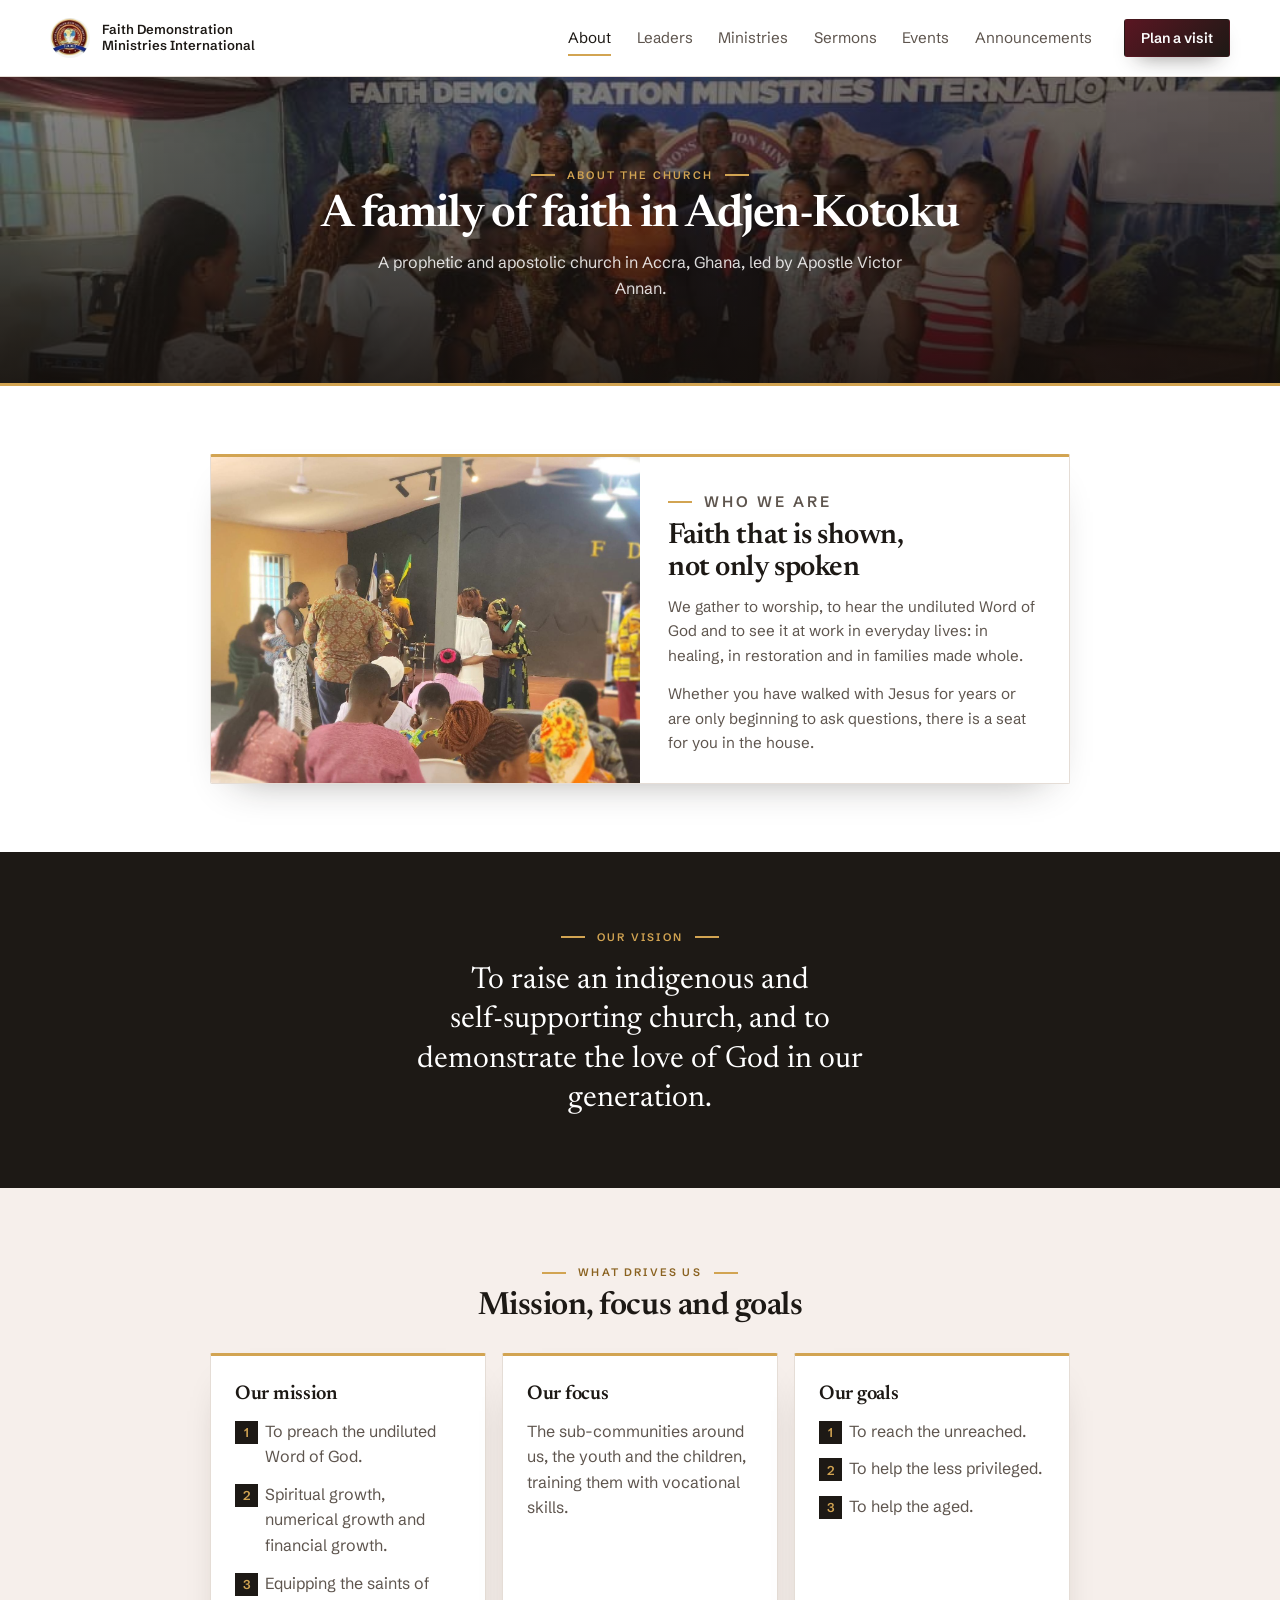
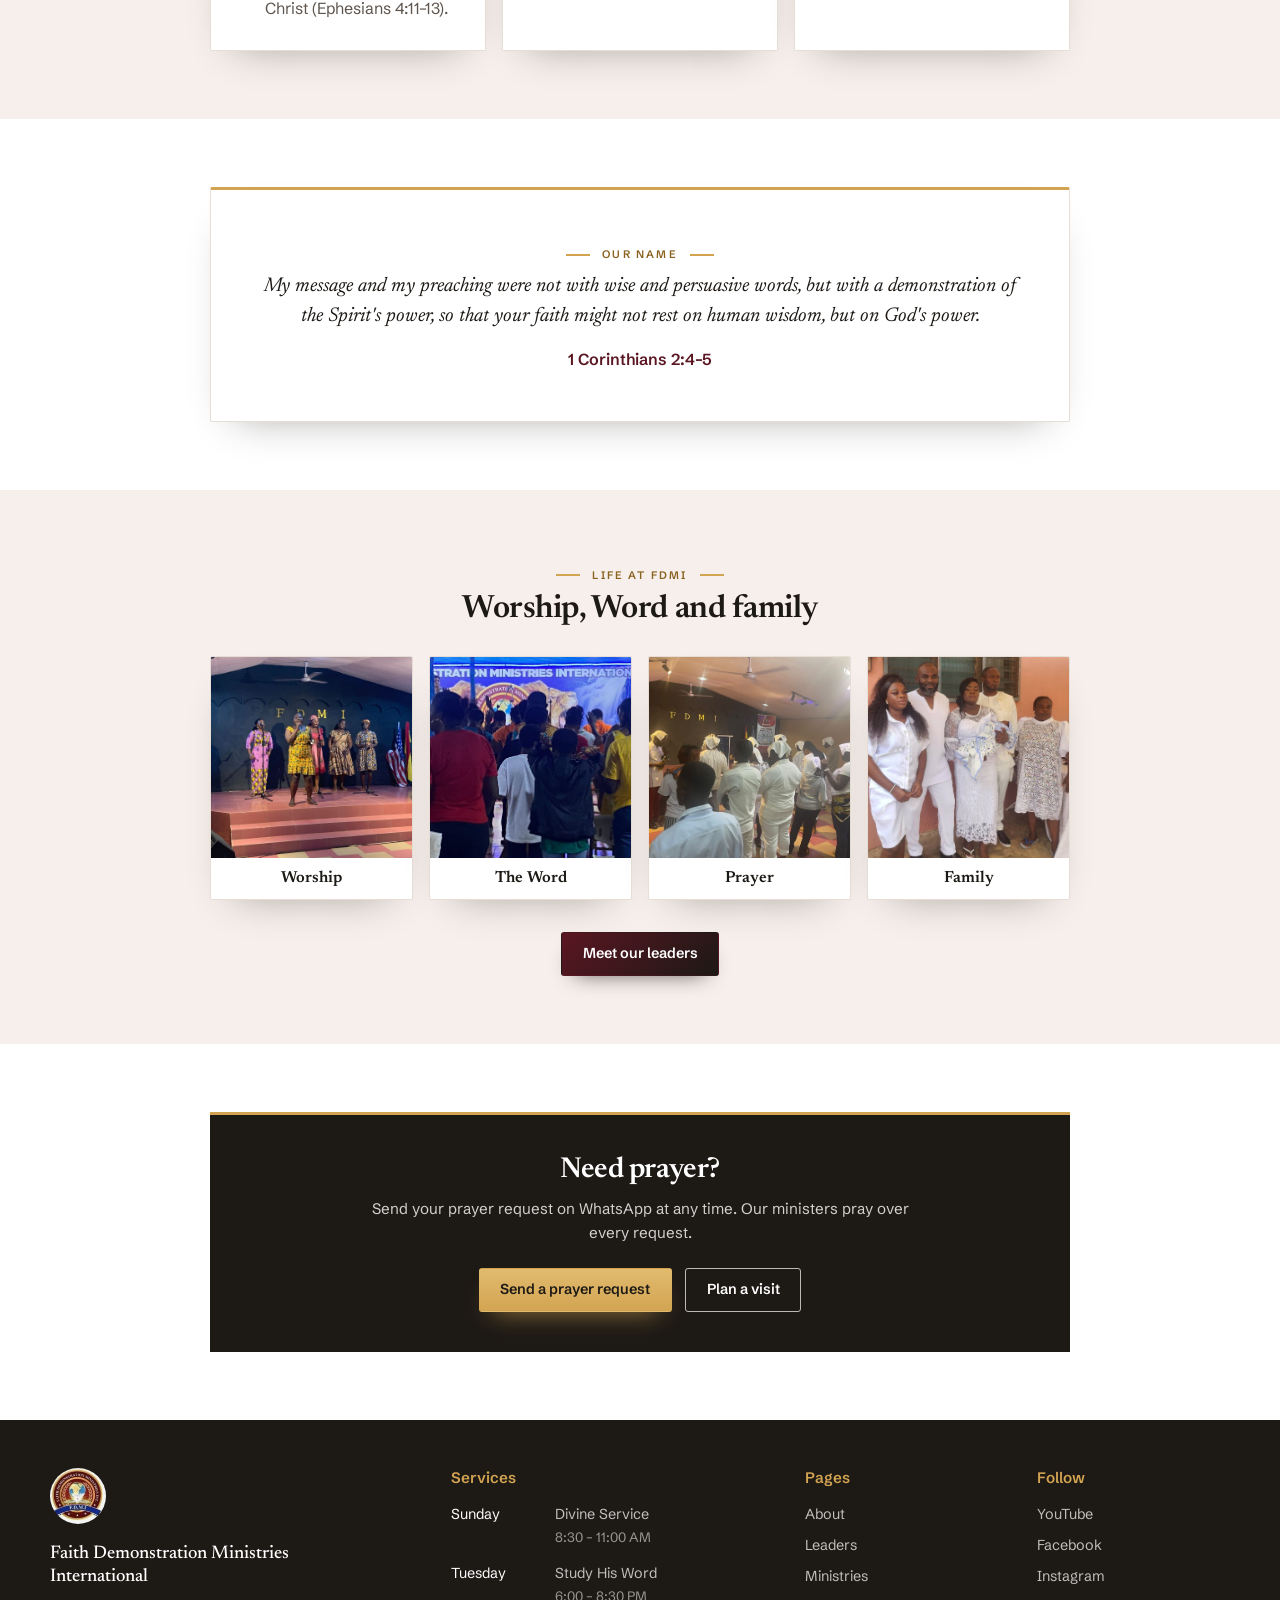
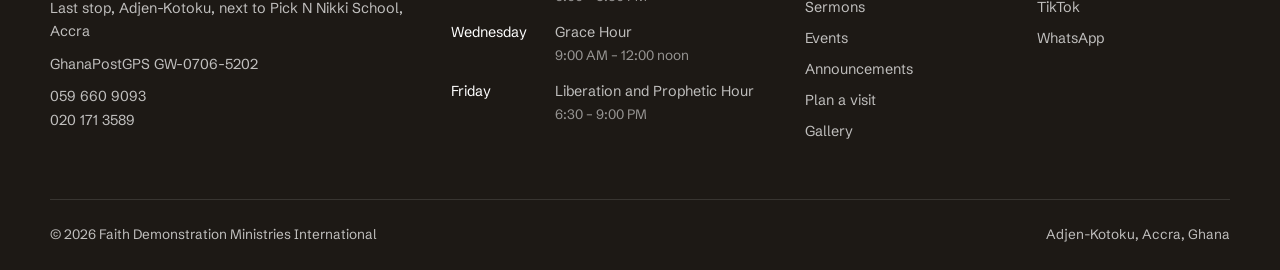
==== commit 2a490cc5: "Official leader portraits and the church's seven ministries Apostle Victor Annan and Rev. Mrs Natali" ====
--- a/about.html
+++ b/about.html
@@ -289,10 +289,10 @@
       <h2>Worship, Word and family</h2>
     </header>
     <div class="img-cards">
-      <a class="card img-card" href="ministries.html#worship"><img src="assets/photos/worship-team.jpg" alt="" loading="lazy" style="object-position:50% 45%"><span>Worship</span></a>
+      <a class="card img-card" href="ministries.html#music"><img src="assets/photos/worship-team.jpg" alt="" loading="lazy" style="object-position:50% 45%"><span>Worship</span></a>
       <a class="card img-card" href="sermons.html"><img src="assets/photos/hands-raised.jpg" alt="" loading="lazy"><span>The Word</span></a>
       <a class="card img-card" href="ministries.html#prayer"><img src="assets/photos/white-service-4.jpg" alt="" loading="lazy"><span>Prayer</span></a>
-      <a class="card img-card" href="ministries.html#children"><img src="assets/photos/child-dedication.jpg" alt="" loading="lazy" style="object-position:50% 25%"><span>Family</span></a>
+      <a class="card img-card" href="ministries.html#women"><img src="assets/photos/child-dedication.jpg" alt="" loading="lazy" style="object-position:50% 25%"><span>Family</span></a>
     </div>
     <div class="h-actions"><a class="btn btn-dark" href="leaders.html">Meet our leaders</a></div>
   </div>
--- a/styles.css
+++ b/styles.css
@@ -702,3 +702,104 @@
   .fill-photo:hover img { transform: none; }
 }
 .count-tiles[hidden] { display: none; }
+
+/* ======================================================================
+   Size pass: calmer, smaller scale across the site
+   ====================================================================== */
+body { font-size: 1rem; line-height: 1.6; }
+h1 { font-size: clamp(2.1rem, 4.6vw, 3.4rem); }
+h2 { font-size: clamp(1.5rem, 2.6vw, 2rem); }
+
+/* Hero slideshow */
+.hero { min-height: min(78svh, 640px); }
+.hero-slides { position: absolute; inset: 0; z-index: -2; }
+.hero-slide { position: absolute; inset: 0; width: 100%; height: 100%; object-fit: cover; opacity: 0; transition: opacity 1.4s ease; }
+.hero-slide.is-active { opacity: 1; }
+.hero-content { padding-block: 3.5rem 4.5rem; }
+.hero-crest { width: 58px; height: 58px; margin-bottom: 1.1rem; }
+.hero h1 { font-size: clamp(2rem, 4.6vw, 3.4rem); line-height: 1.05; }
+.hero .kicker { margin-bottom: .8rem; }
+.hero-sub { font-size: clamp(1rem, 1.6vw, 1.15rem); margin: 1rem auto 1.1rem; }
+.hero-copy { font-size: .95rem; max-width: 30rem; margin: 0 auto 1.6rem; }
+.hero-dots { position: absolute; left: 0; right: 0; bottom: 1.25rem; display: flex; justify-content: center; gap: .5rem; z-index: 1; }
+.hero-dots button { width: 28px; height: 3px; padding: 0; border: 0; background: rgba(255, 255, 255, .4); cursor: pointer; }
+.hero-dots button[aria-current="true"] { background: var(--gold); }
+.hero-dots button::before { content: ""; display: block; height: 20px; margin-top: -9px; }
+
+/* Buttons */
+.btn { min-height: 44px; padding: .7rem 1.3rem; font-size: .9rem; }
+.btn-lg { min-height: 48px; padding: .8rem 1.5rem; font-size: .95rem; }
+.btn-sm { min-height: 36px; padding: .45rem .9rem; font-size: .84rem; }
+.nav-visit { min-height: 38px; padding: .45rem 1rem; font-size: .88rem; }
+
+/* Headings and sections */
+.h-sec { padding-block: clamp(2.75rem, 5.5vw, 4.25rem); }
+.head-c { margin-bottom: 1.75rem; }
+.head-c h2 { font-size: clamp(1.5rem, 2.8vw, 2rem); }
+.head-sub { font-size: .95rem; }
+.kicker { font-size: .68rem; margin-bottom: .7rem; }
+.narrow { width: min(860px, 100% - 2 * var(--gutter)); }
+
+/* Cards */
+.card-body { padding: clamp(1.25rem, 3vw, 1.75rem); }
+.card-body h2 { font-size: clamp(1.4rem, 2.6vw, 1.8rem); margin-bottom: .6rem; }
+.card-body > p { font-size: .95rem; }
+.card-body > .btn { margin-top: 1.2rem; }
+.img-card span { font-size: 1rem; padding: .75rem .5rem .85rem; }
+.explore-item { padding: 1.1rem .8rem; font-size: .95rem; }
+.explore-icon { width: 46px; height: 46px; }
+.explore-icon svg { width: 22px; height: 22px; }
+.times-table th, .times-table td { padding: .8rem 1rem; font-size: .93rem; }
+.list-row { padding: 1rem 1.25rem; }
+.list-text strong { font-size: 1.05rem; }
+.quote-card blockquote { font-size: clamp(1.05rem, 2vw, 1.25rem); }
+.find-card h3, .text-card h3 { font-size: 1.25rem; }
+.find-card .map iframe { height: 280px; }
+.leader-card-img img { aspect-ratio: 16 / 9; }
+.sermon-card-img img { aspect-ratio: 16 / 7; }
+.gallery-card img { aspect-ratio: 16 / 7; }
+
+/* Inner pages */
+.page-hero { min-height: clamp(240px, 34vh, 340px); }
+.page-hero-body { padding-block: 2.75rem; }
+.page-hero h1 { font-size: clamp(1.9rem, 4vw, 2.8rem); }
+.page-hero-body > p:last-child { font-size: 1rem; margin-top: .7rem; }
+.profile-card { grid-template-columns: 280px 1fr; }
+.profile-flip { grid-template-columns: 1fr 280px; }
+.profile-img img { min-height: 280px; }
+.split-card-img { min-height: 320px; }
+.member-grid { grid-template-columns: repeat(auto-fit, minmax(180px, 220px)); }
+.member-card strong { font-size: 1.1rem; }
+.ministry-card h2, .ann-card h2 { font-size: 1.35rem; }
+.count-tiles b { font-size: 1.6rem; }
+.count-tiles div { padding: .7rem .3rem .6rem; }
+.vision-statement { font-size: clamp(1.35rem, 2.8vw, 1.9rem); }
+.cta-box { padding: clamp(1.75rem, 4vw, 2.5rem); }
+.cta-box h2 { font-size: clamp(1.4rem, 2.8vw, 1.8rem); }
+.cta-box p { font-size: .95rem; margin: .6rem auto 1.4rem; }
+.platform-card { padding: 1.25rem .8rem; }
+.platform-card strong { font-size: 1.05rem; }
+.event-page-card { grid-template-columns: 4fr 6fr; }
+
+/* Footer */
+.site-footer { font-size: .9rem; padding-top: 3rem; }
+.footer-name { font-size: 1.15rem; }
+
+@media (max-width: 860px) {
+  .profile-card, .profile-flip { grid-template-columns: 1fr; }
+  .profile-img img { min-height: 0; aspect-ratio: 4 / 3; }
+  .split-card-img { min-height: 0; }
+  .event-page-card { grid-template-columns: 1fr; }
+  .event-poster img { max-width: 340px; }
+}
+@media (max-width: 640px) {
+  .hero { min-height: 72svh; }
+  .hero-content { padding-block: 2.5rem 4rem; }
+  .hero h1 { font-size: 2rem; }
+  .hero-crest { width: 50px; height: 50px; }
+  .page-hero { min-height: 220px; }
+  .page-hero h1 { font-size: 1.8rem; }
+  .leader-card-img img, .sermon-card-img img, .gallery-card img { aspect-ratio: 4 / 3; }
+}
+@media (prefers-reduced-motion: reduce) { .hero-slide { transition: none; } }
+@media (max-width: 640px) { .member-grid { grid-template-columns: 1fr 1fr; gap: .8rem; } }
